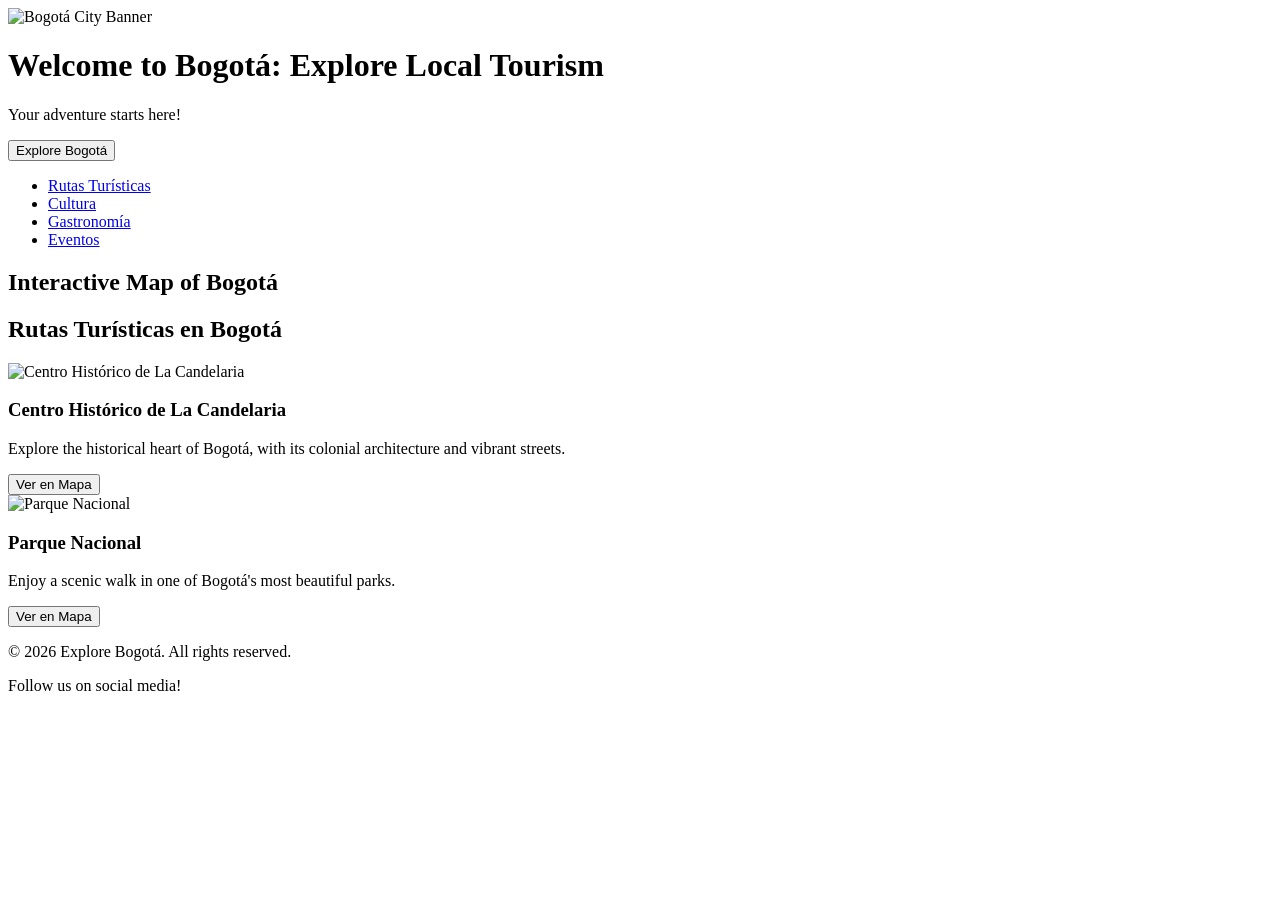
==== index.html @ 4158bcce "Create index.html" ====
<!DOCTYPE html>
<html lang="en">
<head>
    <meta charset="UTF-8">
    <meta name="viewport" content="width=device-width, initial-scale=1.0">
    <title>Explore Bogotá - Tourism Experience</title>
    <!-- Vinculamos el archivo CSS para los estilos -->
    <link rel="stylesheet" href="css/styles.css">
</head>
<body>

<!-- 1. Banner principal -->
<header id="header">
    <div class="banner">
        <!-- Foto del banner principal -->
        <img src="images/foto_banner.png" alt="Bogotá City Banner" id="banner-img">
        <h1>Welcome to Bogotá: Explore Local Tourism</h1>
        <p>Your adventure starts here!</p>
        <!-- Botón para explorar Bogotá -->
        <button id="explore-btn">Explore Bogotá</button>
    </div>
</header>

<!-- 2. Menú de navegación -->
<nav id="navbar">
    <ul>
        <li><a href="#routes">Rutas Turísticas</a></li>
        <li><a href="#culture">Cultura</a></li>
        <li><a href="#gastronomy">Gastronomía</a></li>
        <li><a href="#events">Eventos</a></li>
    </ul>
</nav>

<!-- 3. Mapa interactivo -->
<section id="map-section">
    <h2>Interactive Map of Bogotá</h2>
    <!-- Aquí se insertará el mapa interactivo. Lo dejamos como un espacio vacío por ahora -->
    <div id="map"></div>
</section>

<!-- 4. Rutas Turísticas -->
<section id="routes">
    <h2>Rutas Turísticas en Bogotá</h2>
    <!-- Ruta 1 -->
    <div class="route">
        <img src="images/foto_ruta1.jpg" alt="Centro Histórico de La Candelaria">
        <h3>Centro Histórico de La Candelaria</h3>
        <p>Explore the historical heart of Bogotá, with its colonial architecture and vibrant streets.</p>
        <button>Ver en Mapa</button>
    </div>
    <!-- Ruta 2 -->
    <div class="route">
        <img src="images/foto_ruta2.jpg" alt="Parque Nacional">
        <h3>Parque Nacional</h3>
        <p>Enjoy a scenic walk in one of Bogotá's most beautiful parks.</p>
        <button>Ver en Mapa</button>
    </div>
</section>

<!-- 5. Footer -->
<footer id="footer">
    <p>© 2026 Explore Bogotá. All rights reserved.</p>
    <p>Follow us on social media!</p>
</footer>

<!-- Vinculamos el archivo JavaScript -->
<script src="js/script.js"></script>
</body>
</html>
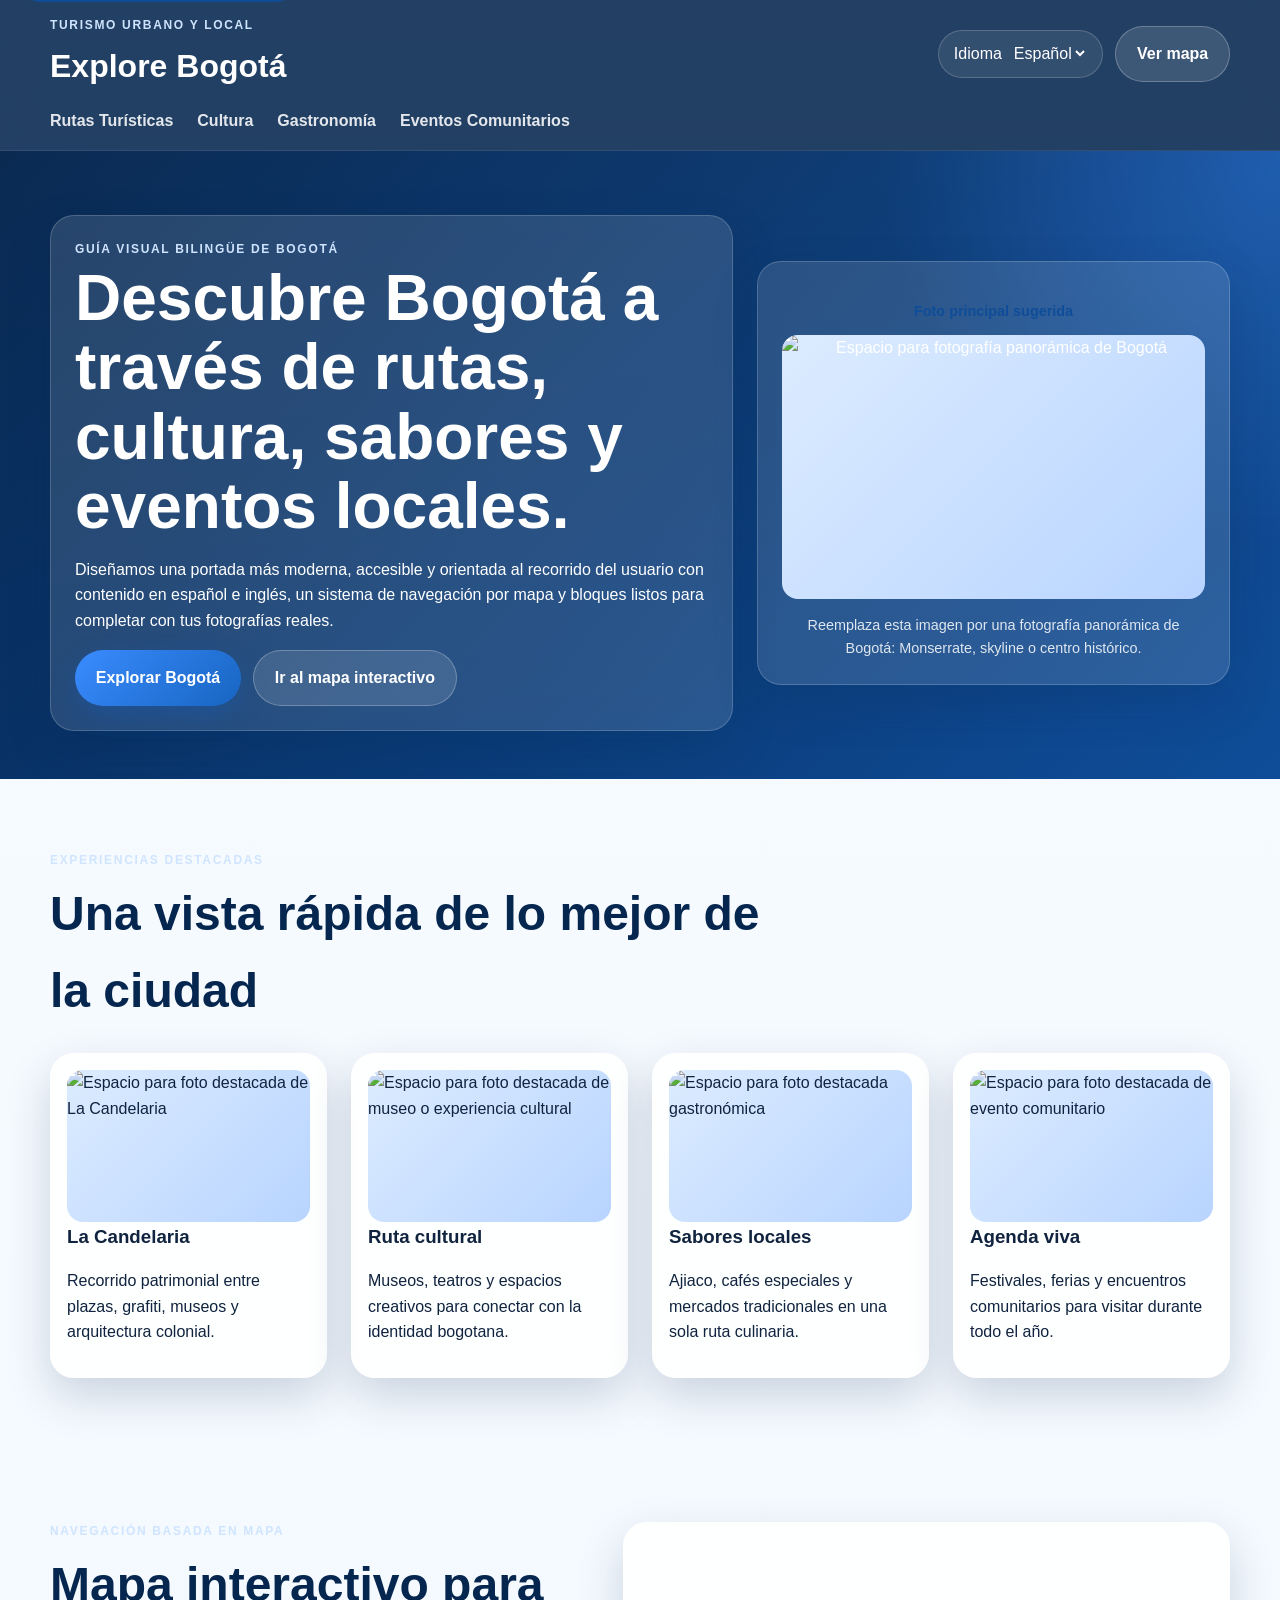
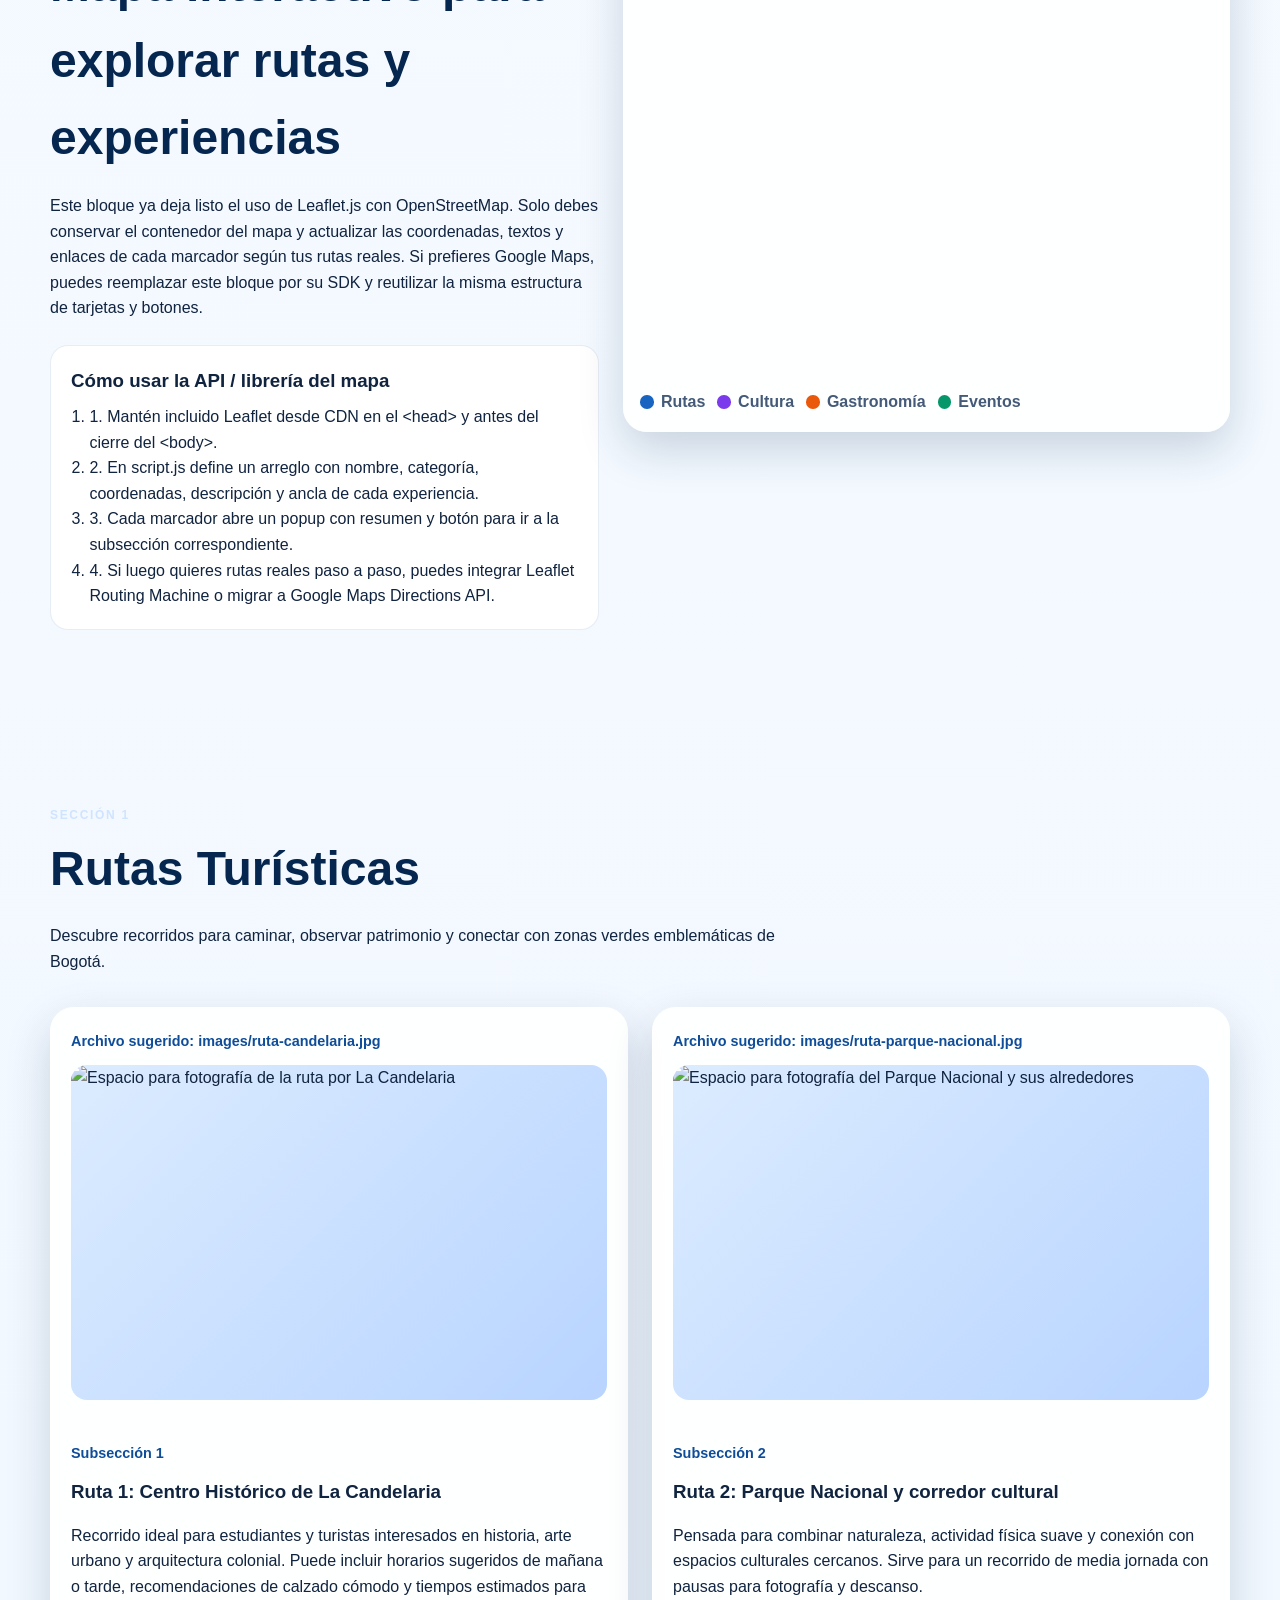
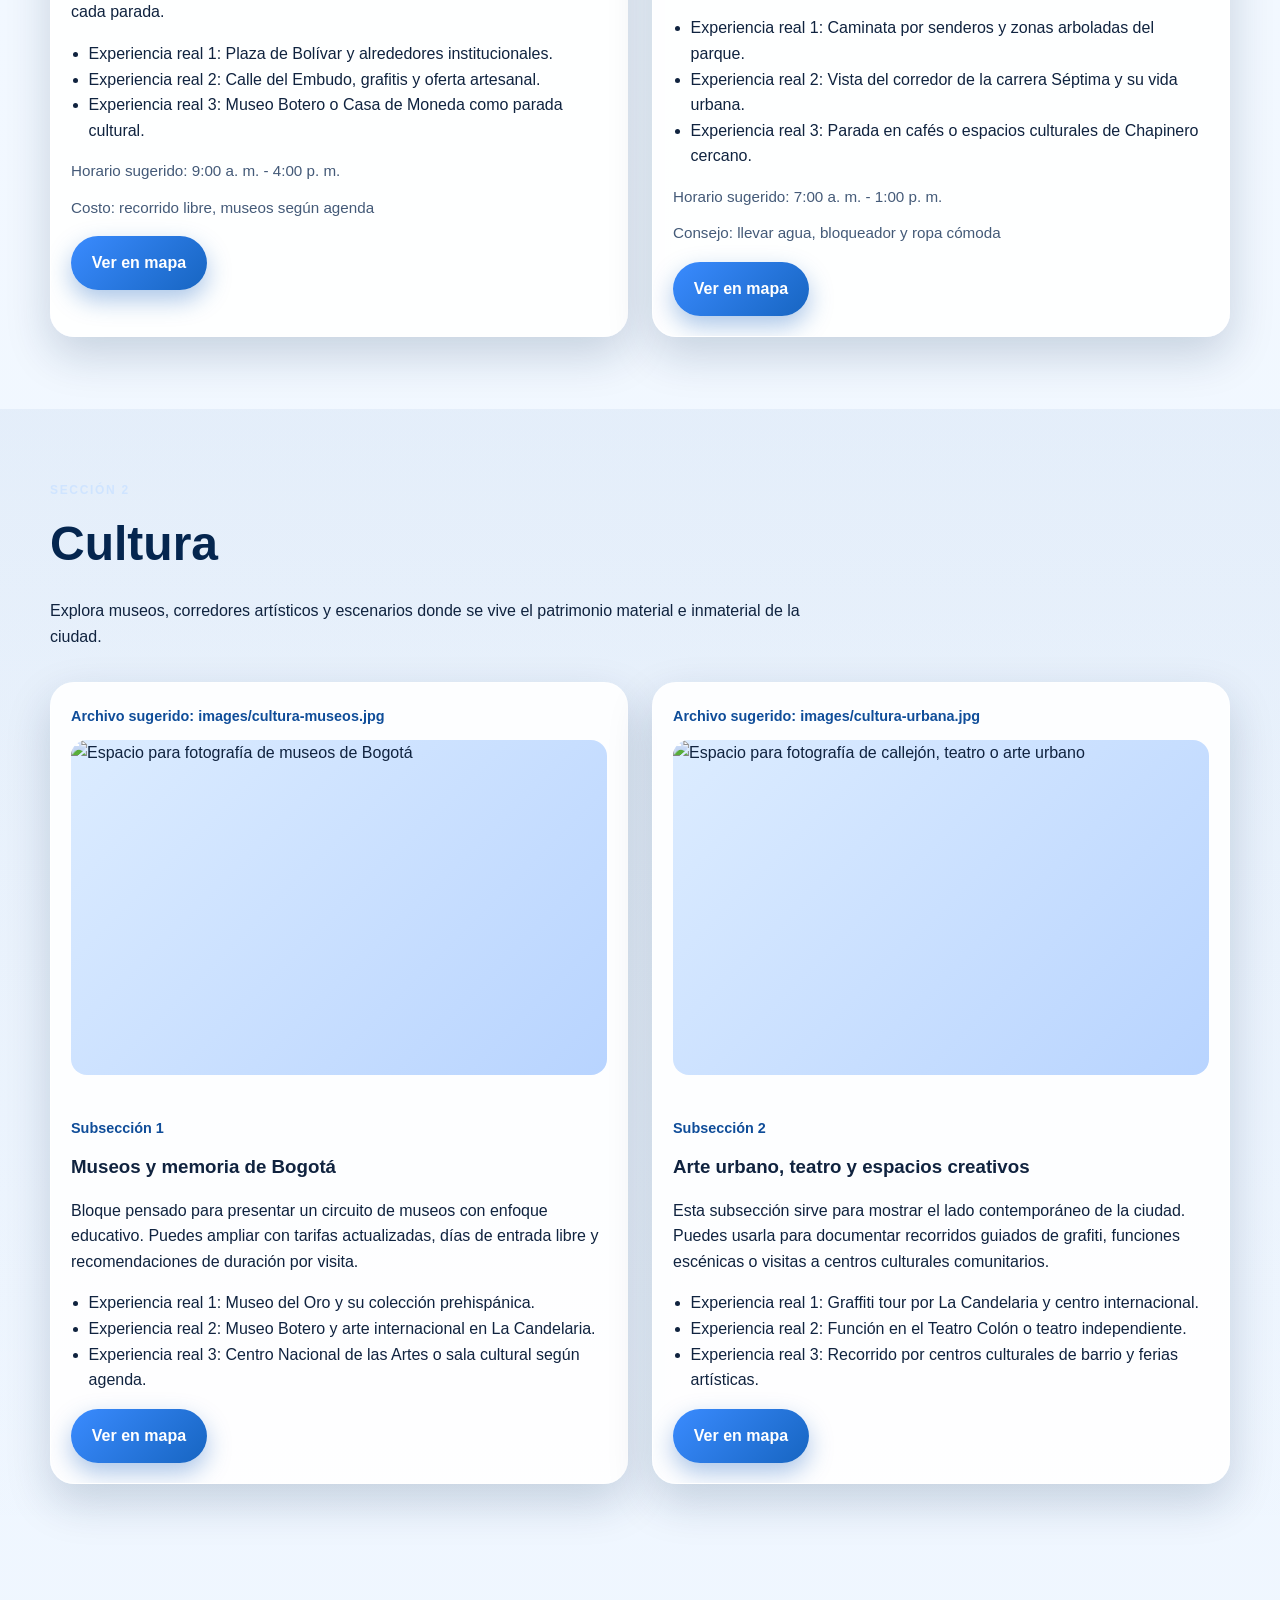
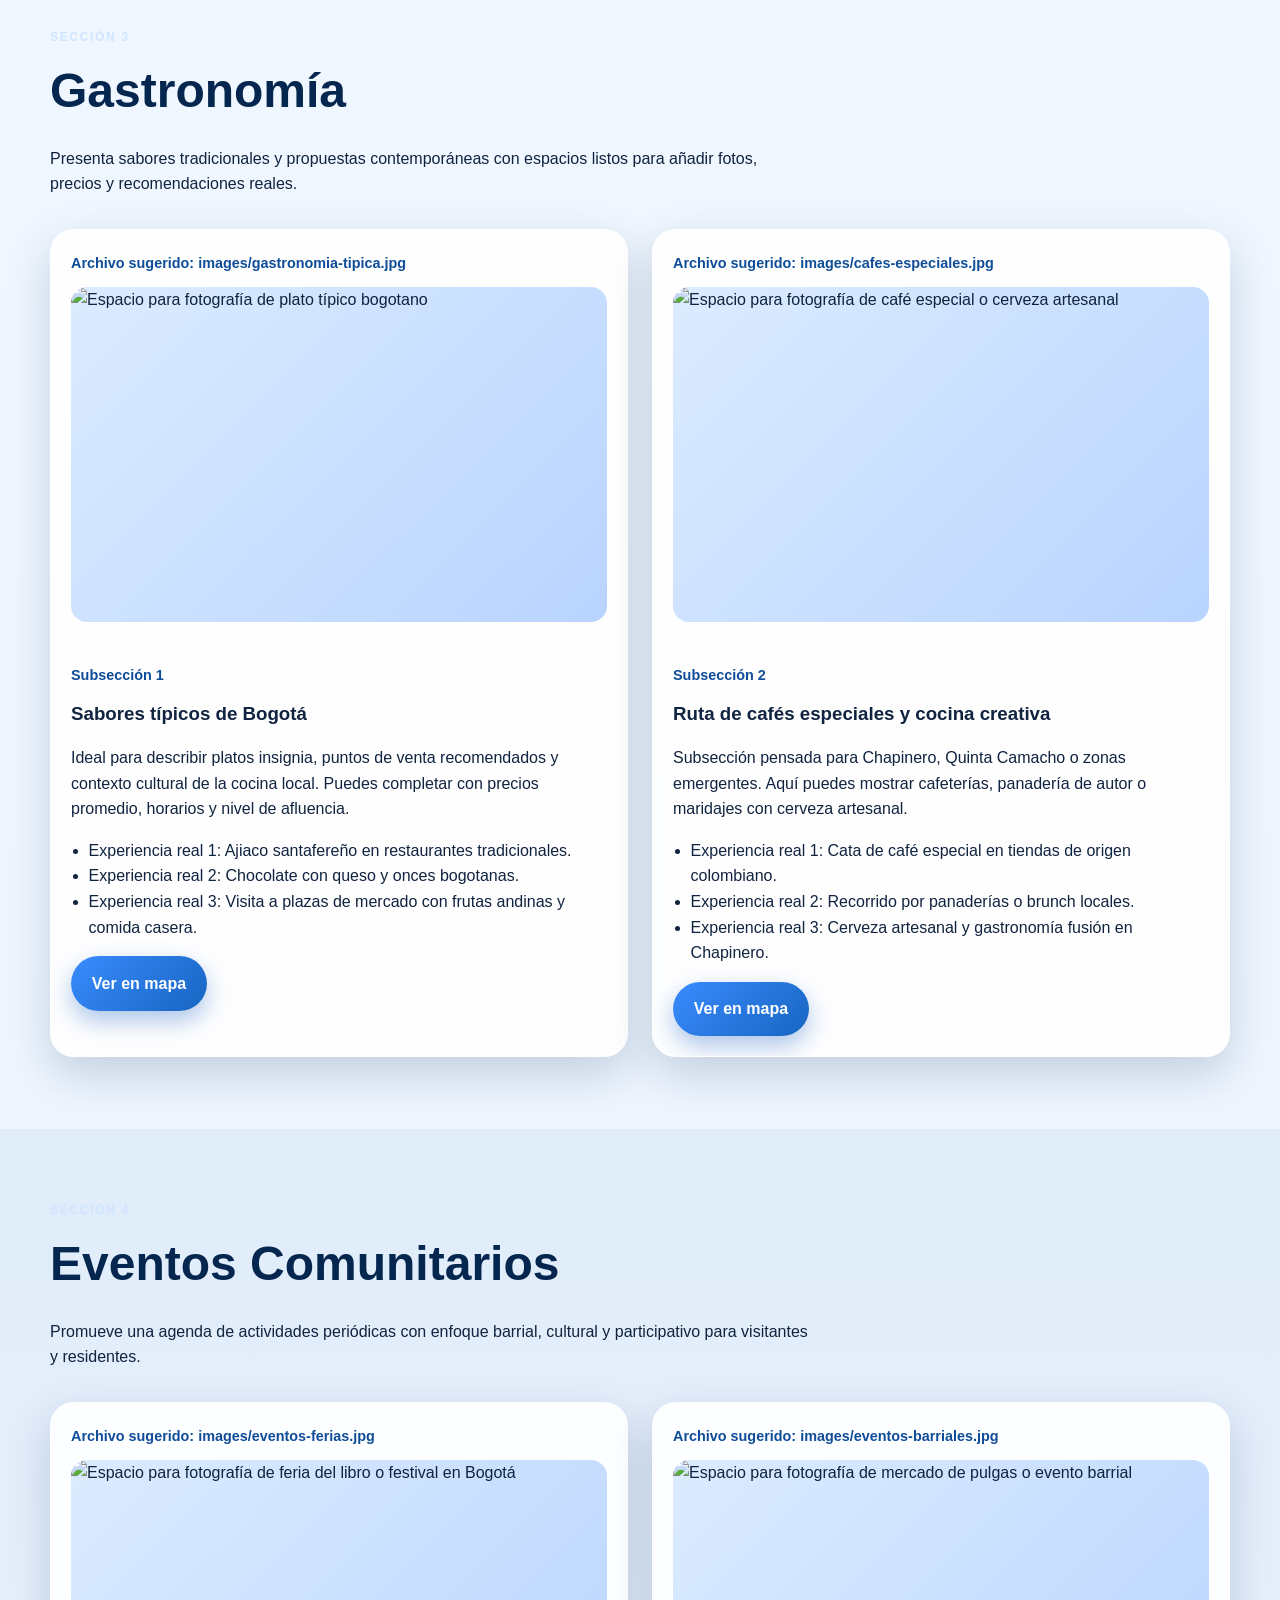
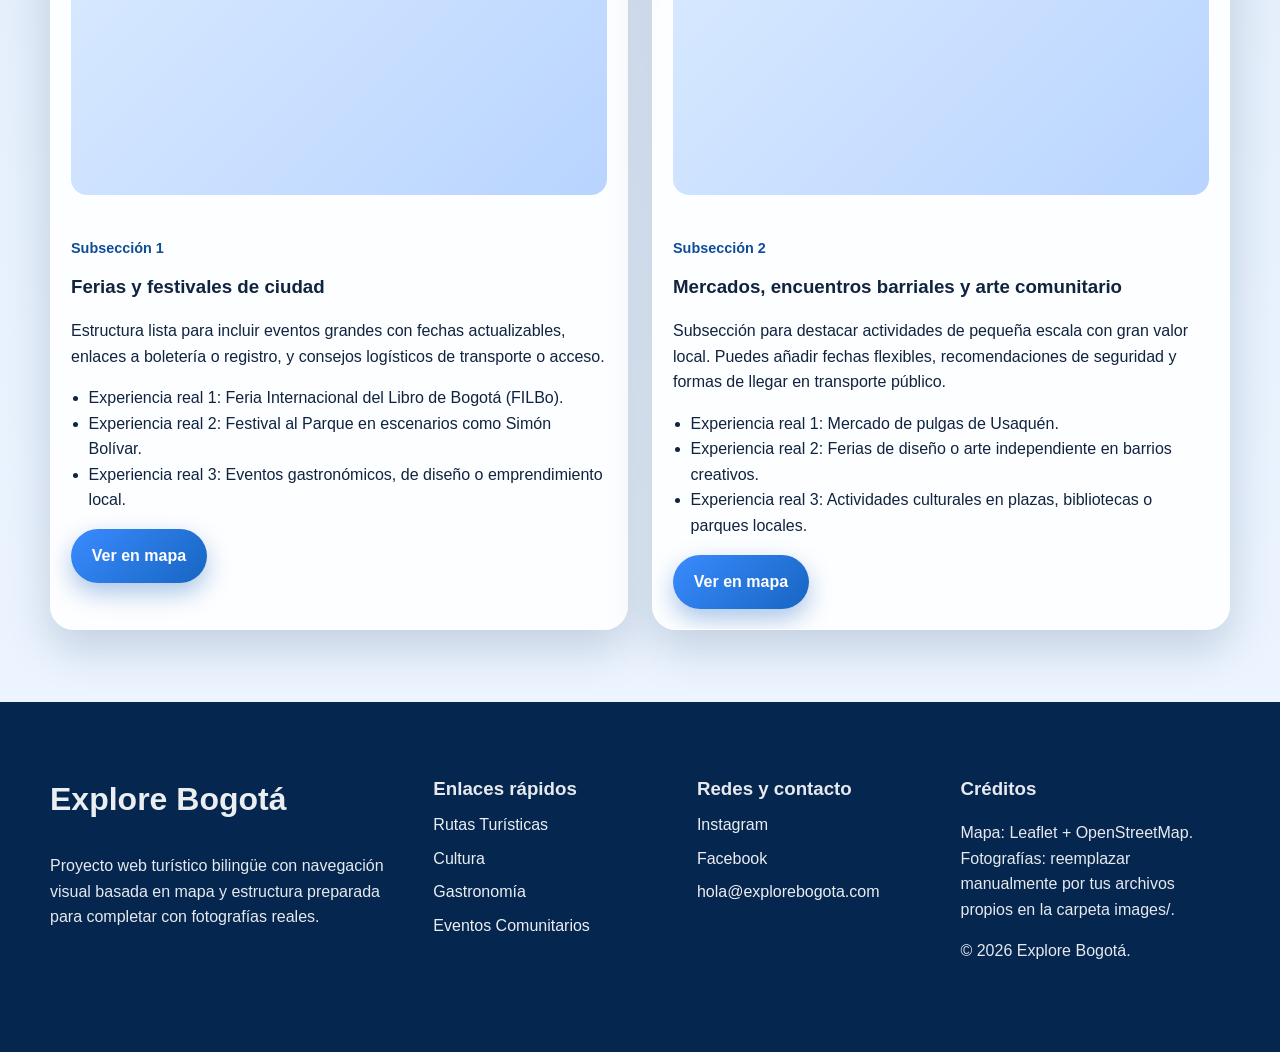
==== commit 68e64c39: "Redesign Bogotá tourism landing page" ====
--- a/index.html
+++ b/index.html
@@ -1,69 +1,354 @@
 <!DOCTYPE html>
-<html lang="en">
+<html lang="es">
 <head>
     <meta charset="UTF-8">
     <meta name="viewport" content="width=device-width, initial-scale=1.0">
-    <title>Explore Bogotá - Tourism Experience</title>
-    <!-- Vinculamos el archivo CSS para los estilos -->
-    <link rel="stylesheet" href="css/styles.css">
+    <title>Explore Bogotá | Turismo bilingüe</title>
+    <meta name="description" content="Explora Bogotá con rutas turísticas, cultura, gastronomía y eventos comunitarios en español e inglés.">
+    <link rel="preconnect" href="https://unpkg.com">
+    <link rel="stylesheet" href="https://unpkg.com/leaflet@1.9.4/dist/leaflet.css" crossorigin="">
+    <link rel="stylesheet" href="styles.css">
 </head>
 <body>
-
-<!-- 1. Banner principal -->
-<header id="header">
-    <div class="banner">
-        <!-- Foto del banner principal -->
-        <img src="images/foto_banner.png" alt="Bogotá City Banner" id="banner-img">
-        <h1>Welcome to Bogotá: Explore Local Tourism</h1>
-        <p>Your adventure starts here!</p>
-        <!-- Botón para explorar Bogotá -->
-        <button id="explore-btn">Explore Bogotá</button>
-    </div>
-</header>
-
-<!-- 2. Menú de navegación -->
-<nav id="navbar">
-    <ul>
-        <li><a href="#routes">Rutas Turísticas</a></li>
-        <li><a href="#culture">Cultura</a></li>
-        <li><a href="#gastronomy">Gastronomía</a></li>
-        <li><a href="#events">Eventos</a></li>
-    </ul>
-</nav>
-
-<!-- 3. Mapa interactivo -->
-<section id="map-section">
-    <h2>Interactive Map of Bogotá</h2>
-    <!-- Aquí se insertará el mapa interactivo. Lo dejamos como un espacio vacío por ahora -->
-    <div id="map"></div>
-</section>
-
-<!-- 4. Rutas Turísticas -->
-<section id="routes">
-    <h2>Rutas Turísticas en Bogotá</h2>
-    <!-- Ruta 1 -->
-    <div class="route">
-        <img src="images/foto_ruta1.jpg" alt="Centro Histórico de La Candelaria">
-        <h3>Centro Histórico de La Candelaria</h3>
-        <p>Explore the historical heart of Bogotá, with its colonial architecture and vibrant streets.</p>
-        <button>Ver en Mapa</button>
-    </div>
-    <!-- Ruta 2 -->
-    <div class="route">
-        <img src="images/foto_ruta2.jpg" alt="Parque Nacional">
-        <h3>Parque Nacional</h3>
-        <p>Enjoy a scenic walk in one of Bogotá's most beautiful parks.</p>
-        <button>Ver en Mapa</button>
-    </div>
-</section>
-
-<!-- 5. Footer -->
-<footer id="footer">
-    <p>© 2026 Explore Bogotá. All rights reserved.</p>
-    <p>Follow us on social media!</p>
-</footer>
-
-<!-- Vinculamos el archivo JavaScript -->
-<script src="js/script.js"></script>
+    <a class="skip-link" href="#main-content">Saltar al contenido / Skip to content</a>
+
+    <header class="site-header" id="top">
+        <div class="topbar container">
+            <div>
+                <p class="eyebrow" data-es="Turismo urbano y local" data-en="Urban and local tourism">Turismo urbano y local</p>
+                <a class="brand" href="#hero" aria-label="Explore Bogotá home">Explore Bogotá</a>
+            </div>
+            <div class="header-actions">
+                <label class="language-switcher" for="language-select">
+                    <span data-es="Idioma" data-en="Language">Idioma</span>
+                    <select id="language-select" aria-label="Select language">
+                        <option value="es">Español</option>
+                        <option value="en">English</option>
+                    </select>
+                </label>
+                <a class="button button-secondary" href="#map-guide" data-es="Ver mapa" data-en="Open map">Ver mapa</a>
+            </div>
+        </div>
+
+        <nav class="main-nav container" aria-label="Main navigation">
+            <a href="#routes" data-es="Rutas Turísticas" data-en="Tourist Routes">Rutas Turísticas</a>
+            <a href="#culture" data-es="Cultura" data-en="Culture">Cultura</a>
+            <a href="#gastronomy" data-es="Gastronomía" data-en="Gastronomy">Gastronomía</a>
+            <a href="#events" data-es="Eventos Comunitarios" data-en="Community Events">Eventos Comunitarios</a>
+        </nav>
+    </header>
+
+    <main id="main-content">
+        <section class="hero" id="hero">
+            <div class="hero-overlay"></div>
+            <div class="container hero-content">
+                <div class="hero-copy card-glass">
+                    <p class="eyebrow" data-es="Guía visual bilingüe de Bogotá" data-en="Bogotá bilingual visual guide">Guía visual bilingüe de Bogotá</p>
+                    <h1 data-es="Descubre Bogotá a través de rutas, cultura, sabores y eventos locales." data-en="Discover Bogotá through routes, culture, flavors, and local events.">Descubre Bogotá a través de rutas, cultura, sabores y eventos locales.</h1>
+                    <p data-es="Diseñamos una portada más moderna, accesible y orientada al recorrido del usuario con contenido en español e inglés, un sistema de navegación por mapa y bloques listos para completar con tus fotografías reales." data-en="We designed a more modern, accessible homepage focused on user journeys, with Spanish and English content, a map-based navigation system, and sections ready for your real photographs.">Diseñamos una portada más moderna, accesible y orientada al recorrido del usuario con contenido en español e inglés, un sistema de navegación por mapa y bloques listos para completar con tus fotografías reales.</p>
+                    <div class="hero-actions">
+                        <a class="button" href="#featured" data-es="Explorar Bogotá" data-en="Explore Bogotá">Explorar Bogotá</a>
+                        <a class="button button-secondary" href="#map-guide" data-es="Ir al mapa interactivo" data-en="Go to interactive map">Ir al mapa interactivo</a>
+                    </div>
+                </div>
+                <div class="hero-visual card-glass">
+                    <p class="media-label" data-es="Foto principal sugerida" data-en="Suggested main photo">Foto principal sugerida</p>
+                    <img src="images/hero-bogota.jpg" alt="Espacio para fotografía panorámica de Bogotá" class="hero-image">
+                    <p class="caption" data-es="Reemplaza esta imagen por una fotografía panorámica de Bogotá: Monserrate, skyline o centro histórico." data-en="Replace this image with a panoramic Bogotá photo: Monserrate, skyline, or the historic center.">Reemplaza esta imagen por una fotografía panorámica de Bogotá: Monserrate, skyline o centro histórico.</p>
+                </div>
+            </div>
+        </section>
+
+        <section class="featured-strip container" id="featured">
+            <div class="section-heading compact">
+                <p class="eyebrow" data-es="Experiencias destacadas" data-en="Featured experiences">Experiencias destacadas</p>
+                <h2 data-es="Una vista rápida de lo mejor de la ciudad" data-en="A quick look at the best of the city">Una vista rápida de lo mejor de la ciudad</h2>
+            </div>
+            <div class="highlight-grid">
+                <article class="highlight-card">
+                    <img src="images/highlight-candelaria.jpg" alt="Espacio para foto destacada de La Candelaria">
+                    <div>
+                        <h3>La Candelaria</h3>
+                        <p data-es="Recorrido patrimonial entre plazas, grafiti, museos y arquitectura colonial." data-en="A heritage walk through plazas, street art, museums, and colonial architecture.">Recorrido patrimonial entre plazas, grafiti, museos y arquitectura colonial.</p>
+                    </div>
+                </article>
+                <article class="highlight-card">
+                    <img src="images/highlight-museum.jpg" alt="Espacio para foto destacada de museo o experiencia cultural">
+                    <div>
+                        <h3 data-es="Ruta cultural" data-en="Culture route">Ruta cultural</h3>
+                        <p data-es="Museos, teatros y espacios creativos para conectar con la identidad bogotana." data-en="Museums, theaters, and creative spaces to connect with Bogotá's identity.">Museos, teatros y espacios creativos para conectar con la identidad bogotana.</p>
+                    </div>
+                </article>
+                <article class="highlight-card">
+                    <img src="images/highlight-food.jpg" alt="Espacio para foto destacada gastronómica">
+                    <div>
+                        <h3 data-es="Sabores locales" data-en="Local flavors">Sabores locales</h3>
+                        <p data-es="Ajiaco, cafés especiales y mercados tradicionales en una sola ruta culinaria." data-en="Ajiaco, specialty coffee, and traditional markets in one culinary route.">Ajiaco, cafés especiales y mercados tradicionales en una sola ruta culinaria.</p>
+                    </div>
+                </article>
+                <article class="highlight-card">
+                    <img src="images/highlight-event.jpg" alt="Espacio para foto destacada de evento comunitario">
+                    <div>
+                        <h3 data-es="Agenda viva" data-en="Live agenda">Agenda viva</h3>
+                        <p data-es="Festivales, ferias y encuentros comunitarios para visitar durante todo el año." data-en="Festivals, fairs, and community gatherings to visit all year round.">Festivales, ferias y encuentros comunitarios para visitar durante todo el año.</p>
+                    </div>
+                </article>
+            </div>
+        </section>
+
+        <section class="map-guide" id="map-guide">
+            <div class="container map-layout">
+                <div class="section-heading">
+                    <p class="eyebrow" data-es="Navegación basada en mapa" data-en="Map-based navigation">Navegación basada en mapa</p>
+                    <h2 data-es="Mapa interactivo para explorar rutas y experiencias" data-en="Interactive map to explore routes and experiences">Mapa interactivo para explorar rutas y experiencias</h2>
+                    <p data-es="Este bloque ya deja listo el uso de Leaflet.js con OpenStreetMap. Solo debes conservar el contenedor del mapa y actualizar las coordenadas, textos y enlaces de cada marcador según tus rutas reales. Si prefieres Google Maps, puedes reemplazar este bloque por su SDK y reutilizar la misma estructura de tarjetas y botones." data-en="This block already prepares Leaflet.js with OpenStreetMap. You only need to keep the map container and update the coordinates, texts, and links for each marker according to your real routes. If you prefer Google Maps, you can replace this block with its SDK and reuse the same card and button structure.">Este bloque ya deja listo el uso de Leaflet.js con OpenStreetMap. Solo debes conservar el contenedor del mapa y actualizar las coordenadas, textos y enlaces de cada marcador según tus rutas reales. Si prefieres Google Maps, puedes reemplazar este bloque por su SDK y reutilizar la misma estructura de tarjetas y botones.</p>
+                    <div class="api-note">
+                        <h3 data-es="Cómo usar la API / librería del mapa" data-en="How to use the map API / library">Cómo usar la API / librería del mapa</h3>
+                        <ol>
+                            <li data-es="1. Mantén incluido Leaflet desde CDN en el &lt;head&gt; y antes del cierre del &lt;body&gt;." data-en="1. Keep Leaflet included from the CDN in the &lt;head&gt; and before the closing &lt;body&gt; tag.">1. Mantén incluido Leaflet desde CDN en el &lt;head&gt; y antes del cierre del &lt;body&gt;.</li>
+                            <li data-es="2. En script.js define un arreglo con nombre, categoría, coordenadas, descripción y ancla de cada experiencia." data-en="2. In script.js define an array with name, category, coordinates, description, and anchor for each experience.">2. En script.js define un arreglo con nombre, categoría, coordenadas, descripción y ancla de cada experiencia.</li>
+                            <li data-es="3. Cada marcador abre un popup con resumen y botón para ir a la subsección correspondiente." data-en="3. Each marker opens a popup with a summary and button to jump to the matching subsection.">3. Cada marcador abre un popup con resumen y botón para ir a la subsección correspondiente.</li>
+                            <li data-es="4. Si luego quieres rutas reales paso a paso, puedes integrar Leaflet Routing Machine o migrar a Google Maps Directions API." data-en="4. If you later want real turn-by-turn routes, you can integrate Leaflet Routing Machine or migrate to Google Maps Directions API.">4. Si luego quieres rutas reales paso a paso, puedes integrar Leaflet Routing Machine o migrar a Google Maps Directions API.</li>
+                        </ol>
+                    </div>
+                </div>
+                <div class="map-card">
+                    <div id="map" aria-label="Mapa interactivo de Bogotá"></div>
+                    <div class="map-legend">
+                        <span><i class="dot routes"></i><span data-es="Rutas" data-en="Routes">Rutas</span></span>
+                        <span><i class="dot culture"></i><span data-es="Cultura" data-en="Culture">Cultura</span></span>
+                        <span><i class="dot gastronomy"></i><span data-es="Gastronomía" data-en="Gastronomy">Gastronomía</span></span>
+                        <span><i class="dot events"></i><span data-es="Eventos" data-en="Events">Eventos</span></span>
+                    </div>
+                </div>
+            </div>
+        </section>
+
+        <section class="main-section container" id="routes">
+            <div class="section-heading">
+                <p class="eyebrow" data-es="Sección 1" data-en="Section 1">Sección 1</p>
+                <h2 data-es="Rutas Turísticas" data-en="Tourist Routes">Rutas Turísticas</h2>
+                <p data-es="Descubre recorridos para caminar, observar patrimonio y conectar con zonas verdes emblemáticas de Bogotá." data-en="Discover walks to experience heritage, public space, and iconic green areas in Bogotá.">Descubre recorridos para caminar, observar patrimonio y conectar con zonas verdes emblemáticas de Bogotá.</p>
+            </div>
+            <div class="subsection-grid">
+                <article class="experience-card" id="route-candelaria">
+                    <div class="experience-media">
+                        <span class="media-label" data-es="Archivo sugerido: images/ruta-candelaria.jpg" data-en="Suggested file: images/ruta-candelaria.jpg">Archivo sugerido: images/ruta-candelaria.jpg</span>
+                        <img src="images/ruta-candelaria.jpg" alt="Espacio para fotografía de la ruta por La Candelaria">
+                    </div>
+                    <div class="experience-content">
+                        <span class="tag" data-es="Subsección 1" data-en="Subsection 1">Subsección 1</span>
+                        <h3 data-es="Ruta 1: Centro Histórico de La Candelaria" data-en="Route 1: La Candelaria Historic Center">Ruta 1: Centro Histórico de La Candelaria</h3>
+                        <p data-es="Recorrido ideal para estudiantes y turistas interesados en historia, arte urbano y arquitectura colonial. Puede incluir horarios sugeridos de mañana o tarde, recomendaciones de calzado cómodo y tiempos estimados para cada parada." data-en="A route ideal for students and visitors interested in history, street art, and colonial architecture. It can include suggested morning or afternoon schedules, comfortable walking shoes, and estimated times for each stop.">Recorrido ideal para estudiantes y turistas interesados en historia, arte urbano y arquitectura colonial. Puede incluir horarios sugeridos de mañana o tarde, recomendaciones de calzado cómodo y tiempos estimados para cada parada.</p>
+                        <ul>
+                            <li data-es="Experiencia real 1: Plaza de Bolívar y alrededores institucionales." data-en="Real experience 1: Plaza de Bolívar and its institutional surroundings.">Experiencia real 1: Plaza de Bolívar y alrededores institucionales.</li>
+                            <li data-es="Experiencia real 2: Calle del Embudo, grafitis y oferta artesanal." data-en="Real experience 2: Calle del Embudo, murals, and artisan offerings.">Experiencia real 2: Calle del Embudo, grafitis y oferta artesanal.</li>
+                            <li data-es="Experiencia real 3: Museo Botero o Casa de Moneda como parada cultural." data-en="Real experience 3: Botero Museum or Casa de Moneda as a cultural stop.">Experiencia real 3: Museo Botero o Casa de Moneda como parada cultural.</li>
+                        </ul>
+                        <div class="experience-meta">
+                            <span data-es="Horario sugerido: 9:00 a. m. - 4:00 p. m." data-en="Suggested time: 9:00 a.m. - 4:00 p.m.">Horario sugerido: 9:00 a. m. - 4:00 p. m.</span>
+                            <span data-es="Costo: recorrido libre, museos según agenda" data-en="Cost: self-guided walk, museum fees vary">Costo: recorrido libre, museos según agenda</span>
+                        </div>
+                        <a class="button" href="#map-guide" data-es="Ver en mapa" data-en="View on map">Ver en mapa</a>
+                    </div>
+                </article>
+
+                <article class="experience-card" id="route-park">
+                    <div class="experience-media">
+                        <span class="media-label" data-es="Archivo sugerido: images/ruta-parque-nacional.jpg" data-en="Suggested file: images/ruta-parque-nacional.jpg">Archivo sugerido: images/ruta-parque-nacional.jpg</span>
+                        <img src="images/ruta-parque-nacional.jpg" alt="Espacio para fotografía del Parque Nacional y sus alrededores">
+                    </div>
+                    <div class="experience-content">
+                        <span class="tag" data-es="Subsección 2" data-en="Subsection 2">Subsección 2</span>
+                        <h3 data-es="Ruta 2: Parque Nacional y corredor cultural" data-en="Route 2: National Park and cultural corridor">Ruta 2: Parque Nacional y corredor cultural</h3>
+                        <p data-es="Pensada para combinar naturaleza, actividad física suave y conexión con espacios culturales cercanos. Sirve para un recorrido de media jornada con pausas para fotografía y descanso." data-en="Designed to combine nature, light physical activity, and nearby cultural venues. It works as a half-day route with breaks for photography and rest.">Pensada para combinar naturaleza, actividad física suave y conexión con espacios culturales cercanos. Sirve para un recorrido de media jornada con pausas para fotografía y descanso.</p>
+                        <ul>
+                            <li data-es="Experiencia real 1: Caminata por senderos y zonas arboladas del parque." data-en="Real experience 1: Walk through the park's trails and tree-lined areas.">Experiencia real 1: Caminata por senderos y zonas arboladas del parque.</li>
+                            <li data-es="Experiencia real 2: Vista del corredor de la carrera Séptima y su vida urbana." data-en="Real experience 2: Views of the Carrera Séptima corridor and its urban life.">Experiencia real 2: Vista del corredor de la carrera Séptima y su vida urbana.</li>
+                            <li data-es="Experiencia real 3: Parada en cafés o espacios culturales de Chapinero cercano." data-en="Real experience 3: Stop at nearby cafés or cultural spaces in Chapinero.">Experiencia real 3: Parada en cafés o espacios culturales de Chapinero cercano.</li>
+                        </ul>
+                        <div class="experience-meta">
+                            <span data-es="Horario sugerido: 7:00 a. m. - 1:00 p. m." data-en="Suggested time: 7:00 a.m. - 1:00 p.m.">Horario sugerido: 7:00 a. m. - 1:00 p. m.</span>
+                            <span data-es="Consejo: llevar agua, bloqueador y ropa cómoda" data-en="Tip: bring water, sunscreen, and comfortable clothes">Consejo: llevar agua, bloqueador y ropa cómoda</span>
+                        </div>
+                        <a class="button" href="#map-guide" data-es="Ver en mapa" data-en="View on map">Ver en mapa</a>
+                    </div>
+                </article>
+            </div>
+        </section>
+
+        <section class="main-section alt-section" id="culture">
+            <div class="container">
+                <div class="section-heading">
+                    <p class="eyebrow" data-es="Sección 2" data-en="Section 2">Sección 2</p>
+                    <h2 data-es="Cultura" data-en="Culture">Cultura</h2>
+                    <p data-es="Explora museos, corredores artísticos y escenarios donde se vive el patrimonio material e inmaterial de la ciudad." data-en="Explore museums, artistic corridors, and venues where the city's tangible and intangible heritage comes alive.">Explora museos, corredores artísticos y escenarios donde se vive el patrimonio material e inmaterial de la ciudad.</p>
+                </div>
+                <div class="subsection-grid">
+                    <article class="experience-card" id="culture-museums">
+                        <div class="experience-media">
+                            <span class="media-label" data-es="Archivo sugerido: images/cultura-museos.jpg" data-en="Suggested file: images/cultura-museos.jpg">Archivo sugerido: images/cultura-museos.jpg</span>
+                            <img src="images/cultura-museos.jpg" alt="Espacio para fotografía de museos de Bogotá">
+                        </div>
+                        <div class="experience-content">
+                            <span class="tag" data-es="Subsección 1" data-en="Subsection 1">Subsección 1</span>
+                            <h3 data-es="Museos y memoria de Bogotá" data-en="Museums and memory in Bogotá">Museos y memoria de Bogotá</h3>
+                            <p data-es="Bloque pensado para presentar un circuito de museos con enfoque educativo. Puedes ampliar con tarifas actualizadas, días de entrada libre y recomendaciones de duración por visita." data-en="A block designed to showcase an educational museum circuit. You can extend it with updated fees, free-entry days, and suggested visit duration.">Bloque pensado para presentar un circuito de museos con enfoque educativo. Puedes ampliar con tarifas actualizadas, días de entrada libre y recomendaciones de duración por visita.</p>
+                            <ul>
+                                <li data-es="Experiencia real 1: Museo del Oro y su colección prehispánica." data-en="Real experience 1: Gold Museum and its pre-Hispanic collection.">Experiencia real 1: Museo del Oro y su colección prehispánica.</li>
+                                <li data-es="Experiencia real 2: Museo Botero y arte internacional en La Candelaria." data-en="Real experience 2: Botero Museum and international art in La Candelaria.">Experiencia real 2: Museo Botero y arte internacional en La Candelaria.</li>
+                                <li data-es="Experiencia real 3: Centro Nacional de las Artes o sala cultural según agenda." data-en="Real experience 3: National Arts Center or another cultural hall depending on schedule.">Experiencia real 3: Centro Nacional de las Artes o sala cultural según agenda.</li>
+                            </ul>
+                            <a class="button" href="#map-guide" data-es="Ver en mapa" data-en="View on map">Ver en mapa</a>
+                        </div>
+                    </article>
+
+                    <article class="experience-card" id="culture-urban">
+                        <div class="experience-media">
+                            <span class="media-label" data-es="Archivo sugerido: images/cultura-urbana.jpg" data-en="Suggested file: images/cultura-urbana.jpg">Archivo sugerido: images/cultura-urbana.jpg</span>
+                            <img src="images/cultura-urbana.jpg" alt="Espacio para fotografía de callejón, teatro o arte urbano">
+                        </div>
+                        <div class="experience-content">
+                            <span class="tag" data-es="Subsección 2" data-en="Subsection 2">Subsección 2</span>
+                            <h3 data-es="Arte urbano, teatro y espacios creativos" data-en="Urban art, theater, and creative spaces">Arte urbano, teatro y espacios creativos</h3>
+                            <p data-es="Esta subsección sirve para mostrar el lado contemporáneo de la ciudad. Puedes usarla para documentar recorridos guiados de grafiti, funciones escénicas o visitas a centros culturales comunitarios." data-en="This subsection highlights the contemporary side of the city. You can use it to document graffiti tours, stage performances, or visits to community cultural centers.">Esta subsección sirve para mostrar el lado contemporáneo de la ciudad. Puedes usarla para documentar recorridos guiados de grafiti, funciones escénicas o visitas a centros culturales comunitarios.</p>
+                            <ul>
+                                <li data-es="Experiencia real 1: Graffiti tour por La Candelaria y centro internacional." data-en="Real experience 1: Graffiti tour in La Candelaria and the international center.">Experiencia real 1: Graffiti tour por La Candelaria y centro internacional.</li>
+                                <li data-es="Experiencia real 2: Función en el Teatro Colón o teatro independiente." data-en="Real experience 2: Performance at Teatro Colón or an independent theater.">Experiencia real 2: Función en el Teatro Colón o teatro independiente.</li>
+                                <li data-es="Experiencia real 3: Recorrido por centros culturales de barrio y ferias artísticas." data-en="Real experience 3: Walk through neighborhood cultural centers and art fairs.">Experiencia real 3: Recorrido por centros culturales de barrio y ferias artísticas.</li>
+                            </ul>
+                            <a class="button" href="#map-guide" data-es="Ver en mapa" data-en="View on map">Ver en mapa</a>
+                        </div>
+                    </article>
+                </div>
+            </div>
+        </section>
+
+        <section class="main-section container" id="gastronomy">
+            <div class="section-heading">
+                <p class="eyebrow" data-es="Sección 3" data-en="Section 3">Sección 3</p>
+                <h2 data-es="Gastronomía" data-en="Gastronomy">Gastronomía</h2>
+                <p data-es="Presenta sabores tradicionales y propuestas contemporáneas con espacios listos para añadir fotos, precios y recomendaciones reales." data-en="Showcase traditional flavors and contemporary proposals with placeholders ready for real photos, prices, and recommendations.">Presenta sabores tradicionales y propuestas contemporáneas con espacios listos para añadir fotos, precios y recomendaciones reales.</p>
+            </div>
+            <div class="subsection-grid">
+                <article class="experience-card" id="food-traditional">
+                    <div class="experience-media">
+                        <span class="media-label" data-es="Archivo sugerido: images/gastronomia-tipica.jpg" data-en="Suggested file: images/gastronomia-tipica.jpg">Archivo sugerido: images/gastronomia-tipica.jpg</span>
+                        <img src="images/gastronomia-tipica.jpg" alt="Espacio para fotografía de plato típico bogotano">
+                    </div>
+                    <div class="experience-content">
+                        <span class="tag" data-es="Subsección 1" data-en="Subsection 1">Subsección 1</span>
+                        <h3 data-es="Sabores típicos de Bogotá" data-en="Traditional Bogotá flavors">Sabores típicos de Bogotá</h3>
+                        <p data-es="Ideal para describir platos insignia, puntos de venta recomendados y contexto cultural de la cocina local. Puedes completar con precios promedio, horarios y nivel de afluencia." data-en="Ideal for describing signature dishes, recommended spots, and the cultural context of local cuisine. You can complete it with average prices, opening times, and demand levels.">Ideal para describir platos insignia, puntos de venta recomendados y contexto cultural de la cocina local. Puedes completar con precios promedio, horarios y nivel de afluencia.</p>
+                        <ul>
+                            <li data-es="Experiencia real 1: Ajiaco santafereño en restaurantes tradicionales." data-en="Real experience 1: Ajiaco santafereño in traditional restaurants.">Experiencia real 1: Ajiaco santafereño en restaurantes tradicionales.</li>
+                            <li data-es="Experiencia real 2: Chocolate con queso y onces bogotanas." data-en="Real experience 2: Hot chocolate with cheese and Bogotá-style afternoon snacks.">Experiencia real 2: Chocolate con queso y onces bogotanas.</li>
+                            <li data-es="Experiencia real 3: Visita a plazas de mercado con frutas andinas y comida casera." data-en="Real experience 3: Visit to market halls with Andean fruits and homemade food.">Experiencia real 3: Visita a plazas de mercado con frutas andinas y comida casera.</li>
+                        </ul>
+                        <a class="button" href="#map-guide" data-es="Ver en mapa" data-en="View on map">Ver en mapa</a>
+                    </div>
+                </article>
+
+                <article class="experience-card" id="food-coffee">
+                    <div class="experience-media">
+                        <span class="media-label" data-es="Archivo sugerido: images/cafes-especiales.jpg" data-en="Suggested file: images/cafes-especiales.jpg">Archivo sugerido: images/cafes-especiales.jpg</span>
+                        <img src="images/cafes-especiales.jpg" alt="Espacio para fotografía de café especial o cerveza artesanal">
+                    </div>
+                    <div class="experience-content">
+                        <span class="tag" data-es="Subsección 2" data-en="Subsection 2">Subsección 2</span>
+                        <h3 data-es="Ruta de cafés especiales y cocina creativa" data-en="Specialty coffee and creative cuisine route">Ruta de cafés especiales y cocina creativa</h3>
+                        <p data-es="Subsección pensada para Chapinero, Quinta Camacho o zonas emergentes. Aquí puedes mostrar cafeterías, panadería de autor o maridajes con cerveza artesanal." data-en="A subsection tailored for Chapinero, Quinta Camacho, or emerging districts. Here you can feature coffee shops, artisan bakeries, or craft beer pairings.">Subsección pensada para Chapinero, Quinta Camacho o zonas emergentes. Aquí puedes mostrar cafeterías, panadería de autor o maridajes con cerveza artesanal.</p>
+                        <ul>
+                            <li data-es="Experiencia real 1: Cata de café especial en tiendas de origen colombiano." data-en="Real experience 1: Specialty coffee tasting in shops featuring Colombian origins.">Experiencia real 1: Cata de café especial en tiendas de origen colombiano.</li>
+                            <li data-es="Experiencia real 2: Recorrido por panaderías o brunch locales." data-en="Real experience 2: Route through local bakeries or brunch spots.">Experiencia real 2: Recorrido por panaderías o brunch locales.</li>
+                            <li data-es="Experiencia real 3: Cerveza artesanal y gastronomía fusión en Chapinero." data-en="Real experience 3: Craft beer and fusion food in Chapinero.">Experiencia real 3: Cerveza artesanal y gastronomía fusión en Chapinero.</li>
+                        </ul>
+                        <a class="button" href="#map-guide" data-es="Ver en mapa" data-en="View on map">Ver en mapa</a>
+                    </div>
+                </article>
+            </div>
+        </section>
+
+        <section class="main-section alt-section" id="events">
+            <div class="container">
+                <div class="section-heading">
+                    <p class="eyebrow" data-es="Sección 4" data-en="Section 4">Sección 4</p>
+                    <h2 data-es="Eventos Comunitarios" data-en="Community Events">Eventos Comunitarios</h2>
+                    <p data-es="Promueve una agenda de actividades periódicas con enfoque barrial, cultural y participativo para visitantes y residentes." data-en="Promote a schedule of recurring activities with neighborhood, cultural, and participatory appeal for visitors and residents.">Promueve una agenda de actividades periódicas con enfoque barrial, cultural y participativo para visitantes y residentes.</p>
+                </div>
+                <div class="subsection-grid">
+                    <article class="experience-card" id="events-fairs">
+                        <div class="experience-media">
+                            <span class="media-label" data-es="Archivo sugerido: images/eventos-ferias.jpg" data-en="Suggested file: images/eventos-ferias.jpg">Archivo sugerido: images/eventos-ferias.jpg</span>
+                            <img src="images/eventos-ferias.jpg" alt="Espacio para fotografía de feria del libro o festival en Bogotá">
+                        </div>
+                        <div class="experience-content">
+                            <span class="tag" data-es="Subsección 1" data-en="Subsection 1">Subsección 1</span>
+                            <h3 data-es="Ferias y festivales de ciudad" data-en="City fairs and festivals">Ferias y festivales de ciudad</h3>
+                            <p data-es="Estructura lista para incluir eventos grandes con fechas actualizables, enlaces a boletería o registro, y consejos logísticos de transporte o acceso." data-en="A structure ready to include major events with updatable dates, ticket or registration links, and transport or access tips.">Estructura lista para incluir eventos grandes con fechas actualizables, enlaces a boletería o registro, y consejos logísticos de transporte o acceso.</p>
+                            <ul>
+                                <li data-es="Experiencia real 1: Feria Internacional del Libro de Bogotá (FILBo)." data-en="Real experience 1: Bogotá International Book Fair (FILBo).">Experiencia real 1: Feria Internacional del Libro de Bogotá (FILBo).</li>
+                                <li data-es="Experiencia real 2: Festival al Parque en escenarios como Simón Bolívar." data-en="Real experience 2: Al Parque festivals at venues such as Simón Bolívar Park.">Experiencia real 2: Festival al Parque en escenarios como Simón Bolívar.</li>
+                                <li data-es="Experiencia real 3: Eventos gastronómicos, de diseño o emprendimiento local." data-en="Real experience 3: Food, design, or local entrepreneurship events.">Experiencia real 3: Eventos gastronómicos, de diseño o emprendimiento local.</li>
+                            </ul>
+                            <a class="button" href="#map-guide" data-es="Ver en mapa" data-en="View on map">Ver en mapa</a>
+                        </div>
+                    </article>
+
+                    <article class="experience-card" id="events-neighborhood">
+                        <div class="experience-media">
+                            <span class="media-label" data-es="Archivo sugerido: images/eventos-barriales.jpg" data-en="Suggested file: images/eventos-barriales.jpg">Archivo sugerido: images/eventos-barriales.jpg</span>
+                            <img src="images/eventos-barriales.jpg" alt="Espacio para fotografía de mercado de pulgas o evento barrial">
+                        </div>
+                        <div class="experience-content">
+                            <span class="tag" data-es="Subsección 2" data-en="Subsection 2">Subsección 2</span>
+                            <h3 data-es="Mercados, encuentros barriales y arte comunitario" data-en="Markets, neighborhood gatherings, and community art">Mercados, encuentros barriales y arte comunitario</h3>
+                            <p data-es="Subsección para destacar actividades de pequeña escala con gran valor local. Puedes añadir fechas flexibles, recomendaciones de seguridad y formas de llegar en transporte público." data-en="A subsection to highlight small-scale activities with strong local value. You can add flexible dates, safety advice, and public transport directions.">Subsección para destacar actividades de pequeña escala con gran valor local. Puedes añadir fechas flexibles, recomendaciones de seguridad y formas de llegar en transporte público.</p>
+                            <ul>
+                                <li data-es="Experiencia real 1: Mercado de pulgas de Usaquén." data-en="Real experience 1: Usaquén flea market.">Experiencia real 1: Mercado de pulgas de Usaquén.</li>
+                                <li data-es="Experiencia real 2: Ferias de diseño o arte independiente en barrios creativos." data-en="Real experience 2: Design or independent art fairs in creative districts.">Experiencia real 2: Ferias de diseño o arte independiente en barrios creativos.</li>
+                                <li data-es="Experiencia real 3: Actividades culturales en plazas, bibliotecas o parques locales." data-en="Real experience 3: Cultural activities in plazas, libraries, or local parks.">Experiencia real 3: Actividades culturales en plazas, bibliotecas o parques locales.</li>
+                            </ul>
+                            <a class="button" href="#map-guide" data-es="Ver en mapa" data-en="View on map">Ver en mapa</a>
+                        </div>
+                    </article>
+                </div>
+            </div>
+        </section>
+    </main>
+
+    <footer class="site-footer">
+        <div class="container footer-grid">
+            <div>
+                <a class="brand footer-brand" href="#top">Explore Bogotá</a>
+                <p data-es="Proyecto web turístico bilingüe con navegación visual basada en mapa y estructura preparada para completar con fotografías reales." data-en="Bilingual tourism web project with map-based visual navigation and a structure ready to complete with real photographs.">Proyecto web turístico bilingüe con navegación visual basada en mapa y estructura preparada para completar con fotografías reales.</p>
+            </div>
+            <div>
+                <h3 data-es="Enlaces rápidos" data-en="Quick links">Enlaces rápidos</h3>
+                <ul>
+                    <li><a href="#routes" data-es="Rutas Turísticas" data-en="Tourist Routes">Rutas Turísticas</a></li>
+                    <li><a href="#culture" data-es="Cultura" data-en="Culture">Cultura</a></li>
+                    <li><a href="#gastronomy" data-es="Gastronomía" data-en="Gastronomy">Gastronomía</a></li>
+                    <li><a href="#events" data-es="Eventos Comunitarios" data-en="Community Events">Eventos Comunitarios</a></li>
+                </ul>
+            </div>
+            <div>
+                <h3 data-es="Redes y contacto" data-en="Social and contact">Redes y contacto</h3>
+                <ul>
+                    <li><a href="https://instagram.com" target="_blank" rel="noreferrer">Instagram</a></li>
+                    <li><a href="https://facebook.com" target="_blank" rel="noreferrer">Facebook</a></li>
+                    <li><a href="mailto:hola@explorebogota.com">hola@explorebogota.com</a></li>
+                </ul>
+            </div>
+            <div>
+                <h3 data-es="Créditos" data-en="Credits">Créditos</h3>
+                <p data-es="Mapa: Leaflet + OpenStreetMap. Fotografías: reemplazar manualmente por tus archivos propios en la carpeta images/." data-en="Map: Leaflet + OpenStreetMap. Photography: manually replace with your own files in the images/ folder.">Mapa: Leaflet + OpenStreetMap. Fotografías: reemplazar manualmente por tus archivos propios en la carpeta images/.</p>
+                <p>© 2026 Explore Bogotá.</p>
+            </div>
+        </div>
+    </footer>
+
+    <script src="https://unpkg.com/leaflet@1.9.4/dist/leaflet.js" crossorigin=""></script>
+    <script src="script.js"></script>
 </body>
 </html>
--- a/styles.css
+++ b/styles.css
@@ -0,0 +1,454 @@
+:root {
+    --blue-950: #05264f;
+    --blue-900: #0a3b78;
+    --blue-800: #0f4d99;
+    --blue-700: #1765c1;
+    --blue-500: #3a8bff;
+    --blue-200: #cfe4ff;
+    --sky-100: #eef6ff;
+    --white: #ffffff;
+    --slate-900: #10233f;
+    --slate-700: #445a78;
+    --slate-500: #6f85a2;
+    --border: rgba(255, 255, 255, 0.18);
+    --shadow: 0 18px 45px rgba(5, 38, 79, 0.18);
+    --radius-lg: 24px;
+    --radius-md: 18px;
+    --radius-sm: 12px;
+    --container: min(1180px, calc(100% - 2rem));
+}
+
+* {
+    box-sizing: border-box;
+}
+
+html {
+    scroll-behavior: smooth;
+}
+
+body {
+    margin: 0;
+    font-family: "Inter", "Segoe UI", Arial, sans-serif;
+    color: var(--slate-900);
+    background: linear-gradient(180deg, #f7fbff 0%, #ebf4ff 100%);
+    line-height: 1.6;
+}
+
+a {
+    color: inherit;
+    text-decoration: none;
+}
+
+img {
+    display: block;
+    max-width: 100%;
+}
+
+.container {
+    width: var(--container);
+    margin: 0 auto;
+}
+
+.skip-link {
+    position: absolute;
+    left: 1rem;
+    top: -3rem;
+    background: var(--blue-800);
+    color: var(--white);
+    padding: 0.75rem 1rem;
+    border-radius: 999px;
+    z-index: 1000;
+}
+
+.skip-link:focus {
+    top: 1rem;
+}
+
+.site-header {
+    position: sticky;
+    top: 0;
+    z-index: 100;
+    backdrop-filter: blur(18px);
+    background: rgba(5, 38, 79, 0.88);
+    color: var(--white);
+    border-bottom: 1px solid rgba(255, 255, 255, 0.08);
+}
+
+.topbar,
+.main-nav,
+.hero-content,
+.map-layout,
+.footer-grid,
+.subsection-grid,
+.highlight-grid {
+    display: grid;
+    gap: 1.5rem;
+}
+
+.topbar {
+    grid-template-columns: 1fr auto;
+    align-items: center;
+    padding: 1rem 0;
+}
+
+.eyebrow {
+    margin: 0 0 0.35rem;
+    text-transform: uppercase;
+    letter-spacing: 0.14em;
+    font-size: 0.75rem;
+    font-weight: 700;
+    color: var(--blue-200);
+}
+
+.brand {
+    font-size: clamp(1.5rem, 3vw, 2rem);
+    font-weight: 800;
+}
+
+.header-actions {
+    display: flex;
+    align-items: center;
+    gap: 0.75rem;
+}
+
+.language-switcher {
+    display: flex;
+    align-items: center;
+    gap: 0.5rem;
+    padding: 0.65rem 0.9rem;
+    border: 1px solid rgba(255, 255, 255, 0.18);
+    border-radius: 999px;
+    background: rgba(255, 255, 255, 0.08);
+}
+
+.language-switcher select {
+    background: transparent;
+    border: none;
+    color: var(--white);
+    font: inherit;
+}
+
+.language-switcher option {
+    color: var(--slate-900);
+}
+
+.main-nav {
+    grid-template-columns: repeat(4, auto);
+    justify-content: start;
+    padding: 0 0 1rem;
+}
+
+.main-nav a {
+    font-weight: 600;
+    color: rgba(255, 255, 255, 0.88);
+}
+
+.hero {
+    position: relative;
+    overflow: hidden;
+    padding: 4rem 0 3rem;
+    background:
+        radial-gradient(circle at top right, rgba(58, 139, 255, 0.35), transparent 28%),
+        linear-gradient(135deg, var(--blue-950), var(--blue-800));
+    color: var(--white);
+}
+
+.hero-overlay {
+    position: absolute;
+    inset: 0;
+    background: linear-gradient(180deg, rgba(255, 255, 255, 0.02), rgba(255, 255, 255, 0));
+}
+
+.hero-content {
+    position: relative;
+    grid-template-columns: 1.3fr 0.9fr;
+    align-items: center;
+}
+
+.card-glass,
+.map-card,
+.experience-card,
+.highlight-card {
+    background: rgba(255, 255, 255, 0.9);
+    border: 1px solid rgba(255, 255, 255, 0.65);
+    box-shadow: var(--shadow);
+    border-radius: var(--radius-lg);
+}
+
+.card-glass {
+    background: rgba(255, 255, 255, 0.12);
+    border: 1px solid var(--border);
+    color: var(--white);
+    padding: 1.5rem;
+}
+
+.hero-copy h1 {
+    font-size: clamp(2.2rem, 5vw, 4.2rem);
+    line-height: 1.08;
+    margin: 0 0 1rem;
+}
+
+.hero-actions,
+.experience-meta,
+.map-legend {
+    display: flex;
+    flex-wrap: wrap;
+    gap: 0.75rem;
+}
+
+.button {
+    display: inline-flex;
+    align-items: center;
+    justify-content: center;
+    padding: 0.9rem 1.3rem;
+    border-radius: 999px;
+    background: linear-gradient(135deg, var(--blue-500), var(--blue-700));
+    color: var(--white);
+    font-weight: 700;
+    box-shadow: 0 10px 24px rgba(17, 91, 188, 0.35);
+}
+
+.button-secondary {
+    background: rgba(255, 255, 255, 0.12);
+    border: 1px solid rgba(255, 255, 255, 0.25);
+    box-shadow: none;
+}
+
+.hero-visual {
+    text-align: center;
+}
+
+.hero-image,
+.experience-media img,
+.highlight-card img {
+    border-radius: calc(var(--radius-md) - 2px);
+    aspect-ratio: 16 / 10;
+    object-fit: cover;
+    width: 100%;
+    background: linear-gradient(135deg, #dcecff, #b8d4ff);
+}
+
+.media-label,
+.tag,
+.caption {
+    font-size: 0.9rem;
+}
+
+.media-label,
+.tag {
+    display: inline-block;
+    margin-bottom: 0.75rem;
+    font-weight: 700;
+    color: var(--blue-800);
+}
+
+.caption {
+    margin-bottom: 0;
+    color: rgba(255, 255, 255, 0.85);
+}
+
+.featured-strip,
+.main-section,
+.map-guide,
+.site-footer {
+    padding: 4.5rem 0;
+}
+
+.highlight-grid {
+    grid-template-columns: repeat(4, minmax(0, 1fr));
+}
+
+.highlight-card {
+    padding: 1rem;
+}
+
+.highlight-card h3,
+.experience-content h3,
+.api-note h3,
+.site-footer h3 {
+    margin: 0 0 0.5rem;
+}
+
+.section-heading {
+    max-width: 760px;
+    margin-bottom: 2rem;
+}
+
+.section-heading h2 {
+    margin: 0 0 0.75rem;
+    font-size: clamp(1.8rem, 4vw, 3rem);
+    color: var(--blue-950);
+}
+
+.section-heading.compact {
+    margin-bottom: 1.5rem;
+}
+
+.map-layout {
+    grid-template-columns: 0.95fr 1.05fr;
+    align-items: start;
+}
+
+.api-note {
+    margin-top: 1.5rem;
+    background: var(--white);
+    border-radius: var(--radius-md);
+    padding: 1.25rem;
+    border: 1px solid rgba(15, 77, 153, 0.1);
+}
+
+.api-note ol {
+    margin: 0;
+    padding-left: 1.15rem;
+}
+
+.map-card {
+    padding: 1rem;
+}
+
+#map {
+    width: 100%;
+    min-height: 450px;
+    border-radius: var(--radius-md);
+}
+
+.map-legend span {
+    display: inline-flex;
+    align-items: center;
+    gap: 0.45rem;
+    font-weight: 600;
+    color: var(--slate-700);
+}
+
+.dot {
+    width: 0.85rem;
+    height: 0.85rem;
+    border-radius: 50%;
+    display: inline-block;
+}
+
+.dot.routes { background: #1765c1; }
+.dot.culture { background: #7c3aed; }
+.dot.gastronomy { background: #ea580c; }
+.dot.events { background: #059669; }
+
+.subsection-grid {
+    grid-template-columns: repeat(2, minmax(0, 1fr));
+}
+
+.experience-card {
+    overflow: hidden;
+}
+
+.experience-content,
+.experience-media {
+    padding: 1.25rem;
+}
+
+.experience-content ul,
+.site-footer ul {
+    margin: 0 0 1rem;
+    padding-left: 1.1rem;
+}
+
+.experience-meta {
+    margin-bottom: 1rem;
+    color: var(--slate-700);
+    font-size: 0.95rem;
+}
+
+.alt-section {
+    background: linear-gradient(180deg, rgba(18, 84, 168, 0.06), rgba(255, 255, 255, 0));
+}
+
+.site-footer {
+    background: var(--blue-950);
+    color: rgba(255, 255, 255, 0.9);
+}
+
+.footer-grid {
+    grid-template-columns: 1.2fr 0.8fr 0.8fr 0.9fr;
+    align-items: start;
+}
+
+.footer-brand {
+    margin-bottom: 0.75rem;
+    display: inline-block;
+}
+
+.site-footer a {
+    color: rgba(255, 255, 255, 0.92);
+}
+
+.site-footer ul {
+    list-style: none;
+    padding: 0;
+}
+
+.site-footer li + li {
+    margin-top: 0.5rem;
+}
+
+.leaflet-popup-content-wrapper {
+    border-radius: 14px;
+}
+
+.map-popup h3 {
+    margin: 0 0 0.4rem;
+    color: var(--blue-950);
+}
+
+.map-popup p {
+    margin: 0 0 0.6rem;
+}
+
+.map-popup a {
+    color: var(--blue-800);
+    font-weight: 700;
+}
+
+@media (max-width: 1024px) {
+    .hero-content,
+    .map-layout,
+    .footer-grid,
+    .highlight-grid,
+    .subsection-grid {
+        grid-template-columns: 1fr 1fr;
+    }
+
+    .footer-grid {
+        grid-template-columns: repeat(2, 1fr);
+    }
+}
+
+@media (max-width: 768px) {
+    .topbar,
+    .hero-content,
+    .map-layout,
+    .highlight-grid,
+    .subsection-grid,
+    .footer-grid {
+        grid-template-columns: 1fr;
+    }
+
+    .main-nav {
+        grid-template-columns: repeat(2, auto);
+        gap: 0.75rem 1rem;
+    }
+
+    .header-actions {
+        flex-direction: column;
+        align-items: stretch;
+    }
+
+    .featured-strip,
+    .main-section,
+    .map-guide,
+    .site-footer {
+        padding: 3.5rem 0;
+    }
+
+    #map {
+        min-height: 360px;
+    }
+}
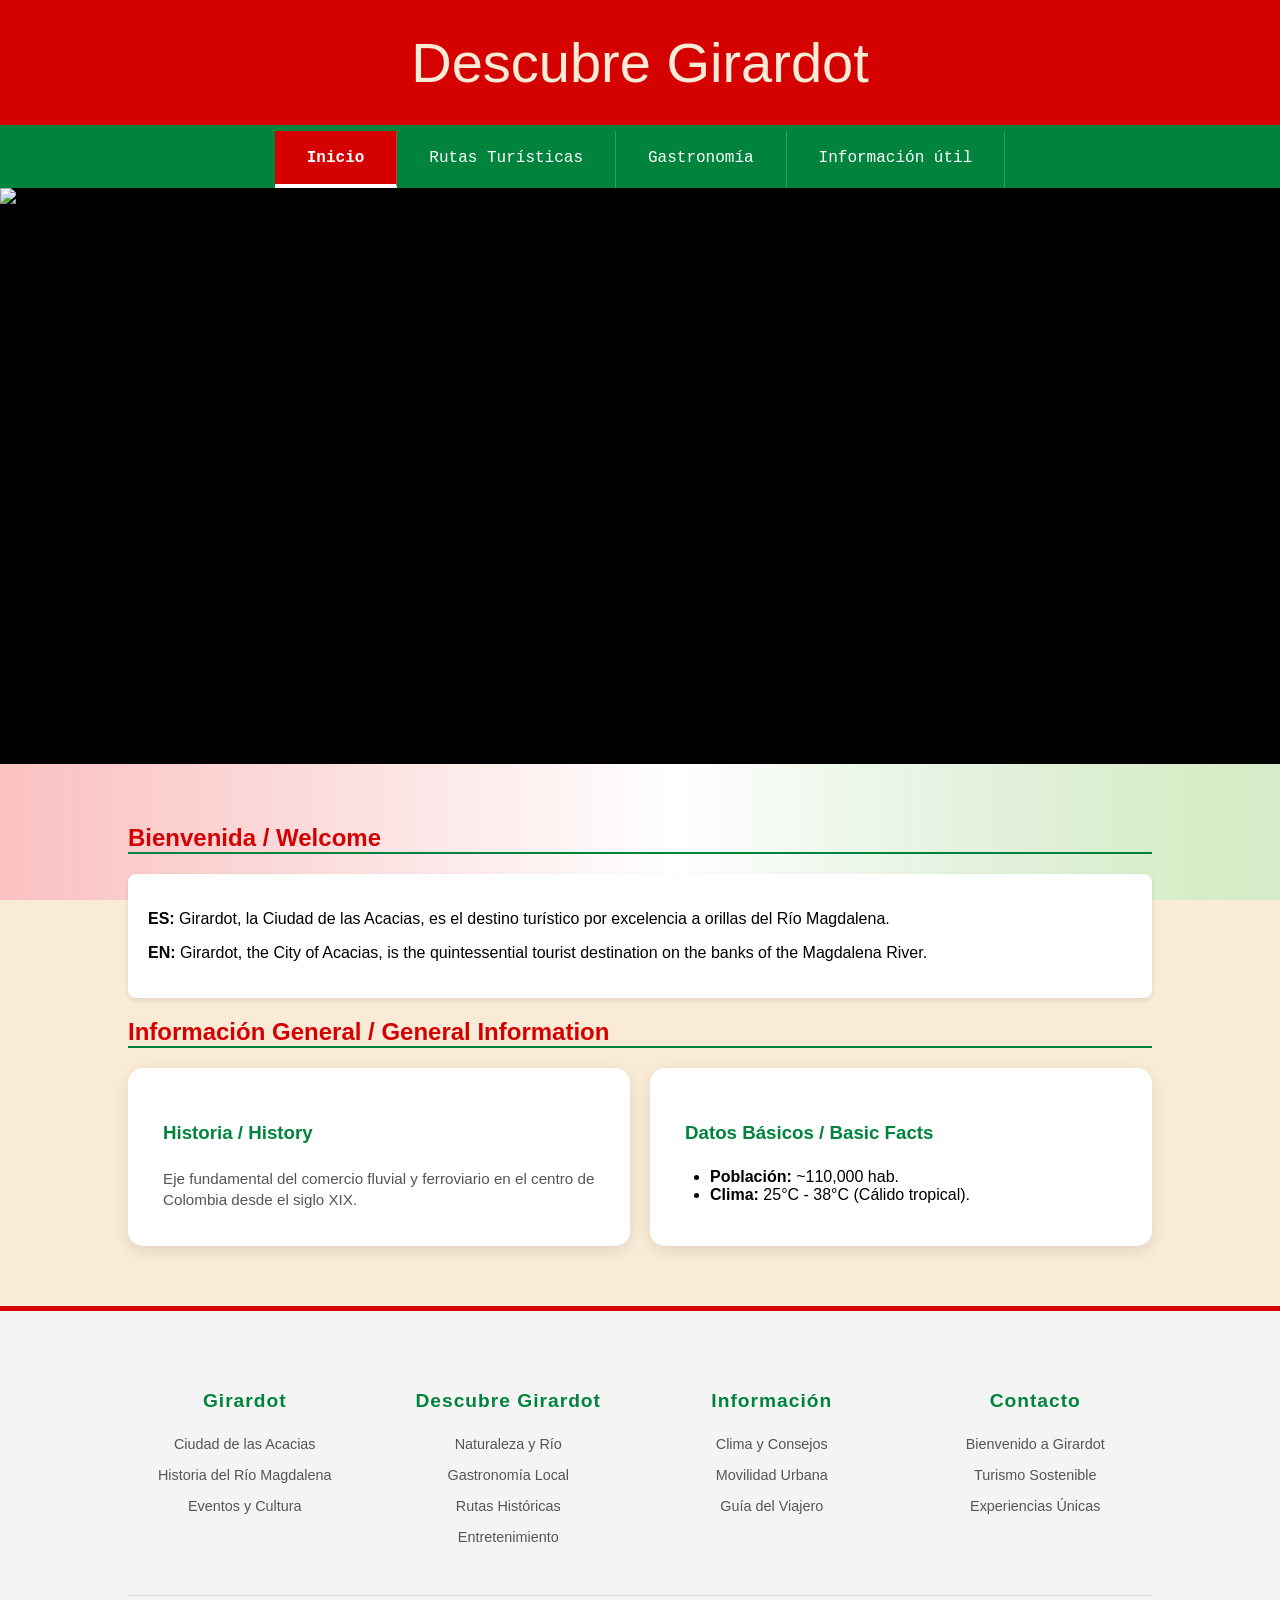
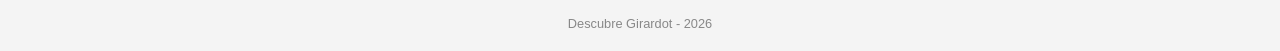
==== commit ff7934d8: "Add files via upload" ====
--- a/index.html
+++ b/index.html
@@ -1,354 +1,117 @@
-<!DOCTYPE html>
-<html lang="es">
-<head>
-    <meta charset="UTF-8">
-    <meta name="viewport" content="width=device-width, initial-scale=1.0">
-    <title>Explore Bogotá | Turismo bilingüe</title>
-    <meta name="description" content="Explora Bogotá con rutas turísticas, cultura, gastronomía y eventos comunitarios en español e inglés.">
-    <link rel="preconnect" href="https://unpkg.com">
-    <link rel="stylesheet" href="https://unpkg.com/leaflet@1.9.4/dist/leaflet.css" crossorigin="">
-    <link rel="stylesheet" href="styles.css">
-</head>
-<body>
-    <a class="skip-link" href="#main-content">Saltar al contenido / Skip to content</a>
-
-    <header class="site-header" id="top">
-        <div class="topbar container">
-            <div>
-                <p class="eyebrow" data-es="Turismo urbano y local" data-en="Urban and local tourism">Turismo urbano y local</p>
-                <a class="brand" href="#hero" aria-label="Explore Bogotá home">Explore Bogotá</a>
-            </div>
-            <div class="header-actions">
-                <label class="language-switcher" for="language-select">
-                    <span data-es="Idioma" data-en="Language">Idioma</span>
-                    <select id="language-select" aria-label="Select language">
-                        <option value="es">Español</option>
-                        <option value="en">English</option>
-                    </select>
-                </label>
-                <a class="button button-secondary" href="#map-guide" data-es="Ver mapa" data-en="Open map">Ver mapa</a>
-            </div>
-        </div>
-
-        <nav class="main-nav container" aria-label="Main navigation">
-            <a href="#routes" data-es="Rutas Turísticas" data-en="Tourist Routes">Rutas Turísticas</a>
-            <a href="#culture" data-es="Cultura" data-en="Culture">Cultura</a>
-            <a href="#gastronomy" data-es="Gastronomía" data-en="Gastronomy">Gastronomía</a>
-            <a href="#events" data-es="Eventos Comunitarios" data-en="Community Events">Eventos Comunitarios</a>
-        </nav>
-    </header>
-
-    <main id="main-content">
-        <section class="hero" id="hero">
-            <div class="hero-overlay"></div>
-            <div class="container hero-content">
-                <div class="hero-copy card-glass">
-                    <p class="eyebrow" data-es="Guía visual bilingüe de Bogotá" data-en="Bogotá bilingual visual guide">Guía visual bilingüe de Bogotá</p>
-                    <h1 data-es="Descubre Bogotá a través de rutas, cultura, sabores y eventos locales." data-en="Discover Bogotá through routes, culture, flavors, and local events.">Descubre Bogotá a través de rutas, cultura, sabores y eventos locales.</h1>
-                    <p data-es="Diseñamos una portada más moderna, accesible y orientada al recorrido del usuario con contenido en español e inglés, un sistema de navegación por mapa y bloques listos para completar con tus fotografías reales." data-en="We designed a more modern, accessible homepage focused on user journeys, with Spanish and English content, a map-based navigation system, and sections ready for your real photographs.">Diseñamos una portada más moderna, accesible y orientada al recorrido del usuario con contenido en español e inglés, un sistema de navegación por mapa y bloques listos para completar con tus fotografías reales.</p>
-                    <div class="hero-actions">
-                        <a class="button" href="#featured" data-es="Explorar Bogotá" data-en="Explore Bogotá">Explorar Bogotá</a>
-                        <a class="button button-secondary" href="#map-guide" data-es="Ir al mapa interactivo" data-en="Go to interactive map">Ir al mapa interactivo</a>
-                    </div>
-                </div>
-                <div class="hero-visual card-glass">
-                    <p class="media-label" data-es="Foto principal sugerida" data-en="Suggested main photo">Foto principal sugerida</p>
-                    <img src="images/hero-bogota.jpg" alt="Espacio para fotografía panorámica de Bogotá" class="hero-image">
-                    <p class="caption" data-es="Reemplaza esta imagen por una fotografía panorámica de Bogotá: Monserrate, skyline o centro histórico." data-en="Replace this image with a panoramic Bogotá photo: Monserrate, skyline, or the historic center.">Reemplaza esta imagen por una fotografía panorámica de Bogotá: Monserrate, skyline o centro histórico.</p>
-                </div>
-            </div>
-        </section>
-
-        <section class="featured-strip container" id="featured">
-            <div class="section-heading compact">
-                <p class="eyebrow" data-es="Experiencias destacadas" data-en="Featured experiences">Experiencias destacadas</p>
-                <h2 data-es="Una vista rápida de lo mejor de la ciudad" data-en="A quick look at the best of the city">Una vista rápida de lo mejor de la ciudad</h2>
-            </div>
-            <div class="highlight-grid">
-                <article class="highlight-card">
-                    <img src="images/highlight-candelaria.jpg" alt="Espacio para foto destacada de La Candelaria">
-                    <div>
-                        <h3>La Candelaria</h3>
-                        <p data-es="Recorrido patrimonial entre plazas, grafiti, museos y arquitectura colonial." data-en="A heritage walk through plazas, street art, museums, and colonial architecture.">Recorrido patrimonial entre plazas, grafiti, museos y arquitectura colonial.</p>
-                    </div>
-                </article>
-                <article class="highlight-card">
-                    <img src="images/highlight-museum.jpg" alt="Espacio para foto destacada de museo o experiencia cultural">
-                    <div>
-                        <h3 data-es="Ruta cultural" data-en="Culture route">Ruta cultural</h3>
-                        <p data-es="Museos, teatros y espacios creativos para conectar con la identidad bogotana." data-en="Museums, theaters, and creative spaces to connect with Bogotá's identity.">Museos, teatros y espacios creativos para conectar con la identidad bogotana.</p>
-                    </div>
-                </article>
-                <article class="highlight-card">
-                    <img src="images/highlight-food.jpg" alt="Espacio para foto destacada gastronómica">
-                    <div>
-                        <h3 data-es="Sabores locales" data-en="Local flavors">Sabores locales</h3>
-                        <p data-es="Ajiaco, cafés especiales y mercados tradicionales en una sola ruta culinaria." data-en="Ajiaco, specialty coffee, and traditional markets in one culinary route.">Ajiaco, cafés especiales y mercados tradicionales en una sola ruta culinaria.</p>
-                    </div>
-                </article>
-                <article class="highlight-card">
-                    <img src="images/highlight-event.jpg" alt="Espacio para foto destacada de evento comunitario">
-                    <div>
-                        <h3 data-es="Agenda viva" data-en="Live agenda">Agenda viva</h3>
-                        <p data-es="Festivales, ferias y encuentros comunitarios para visitar durante todo el año." data-en="Festivals, fairs, and community gatherings to visit all year round.">Festivales, ferias y encuentros comunitarios para visitar durante todo el año.</p>
-                    </div>
-                </article>
-            </div>
-        </section>
-
-        <section class="map-guide" id="map-guide">
-            <div class="container map-layout">
-                <div class="section-heading">
-                    <p class="eyebrow" data-es="Navegación basada en mapa" data-en="Map-based navigation">Navegación basada en mapa</p>
-                    <h2 data-es="Mapa interactivo para explorar rutas y experiencias" data-en="Interactive map to explore routes and experiences">Mapa interactivo para explorar rutas y experiencias</h2>
-                    <p data-es="Este bloque ya deja listo el uso de Leaflet.js con OpenStreetMap. Solo debes conservar el contenedor del mapa y actualizar las coordenadas, textos y enlaces de cada marcador según tus rutas reales. Si prefieres Google Maps, puedes reemplazar este bloque por su SDK y reutilizar la misma estructura de tarjetas y botones." data-en="This block already prepares Leaflet.js with OpenStreetMap. You only need to keep the map container and update the coordinates, texts, and links for each marker according to your real routes. If you prefer Google Maps, you can replace this block with its SDK and reuse the same card and button structure.">Este bloque ya deja listo el uso de Leaflet.js con OpenStreetMap. Solo debes conservar el contenedor del mapa y actualizar las coordenadas, textos y enlaces de cada marcador según tus rutas reales. Si prefieres Google Maps, puedes reemplazar este bloque por su SDK y reutilizar la misma estructura de tarjetas y botones.</p>
-                    <div class="api-note">
-                        <h3 data-es="Cómo usar la API / librería del mapa" data-en="How to use the map API / library">Cómo usar la API / librería del mapa</h3>
-                        <ol>
-                            <li data-es="1. Mantén incluido Leaflet desde CDN en el &lt;head&gt; y antes del cierre del &lt;body&gt;." data-en="1. Keep Leaflet included from the CDN in the &lt;head&gt; and before the closing &lt;body&gt; tag.">1. Mantén incluido Leaflet desde CDN en el &lt;head&gt; y antes del cierre del &lt;body&gt;.</li>
-                            <li data-es="2. En script.js define un arreglo con nombre, categoría, coordenadas, descripción y ancla de cada experiencia." data-en="2. In script.js define an array with name, category, coordinates, description, and anchor for each experience.">2. En script.js define un arreglo con nombre, categoría, coordenadas, descripción y ancla de cada experiencia.</li>
-                            <li data-es="3. Cada marcador abre un popup con resumen y botón para ir a la subsección correspondiente." data-en="3. Each marker opens a popup with a summary and button to jump to the matching subsection.">3. Cada marcador abre un popup con resumen y botón para ir a la subsección correspondiente.</li>
-                            <li data-es="4. Si luego quieres rutas reales paso a paso, puedes integrar Leaflet Routing Machine o migrar a Google Maps Directions API." data-en="4. If you later want real turn-by-turn routes, you can integrate Leaflet Routing Machine or migrate to Google Maps Directions API.">4. Si luego quieres rutas reales paso a paso, puedes integrar Leaflet Routing Machine o migrar a Google Maps Directions API.</li>
-                        </ol>
-                    </div>
-                </div>
-                <div class="map-card">
-                    <div id="map" aria-label="Mapa interactivo de Bogotá"></div>
-                    <div class="map-legend">
-                        <span><i class="dot routes"></i><span data-es="Rutas" data-en="Routes">Rutas</span></span>
-                        <span><i class="dot culture"></i><span data-es="Cultura" data-en="Culture">Cultura</span></span>
-                        <span><i class="dot gastronomy"></i><span data-es="Gastronomía" data-en="Gastronomy">Gastronomía</span></span>
-                        <span><i class="dot events"></i><span data-es="Eventos" data-en="Events">Eventos</span></span>
-                    </div>
-                </div>
-            </div>
-        </section>
-
-        <section class="main-section container" id="routes">
-            <div class="section-heading">
-                <p class="eyebrow" data-es="Sección 1" data-en="Section 1">Sección 1</p>
-                <h2 data-es="Rutas Turísticas" data-en="Tourist Routes">Rutas Turísticas</h2>
-                <p data-es="Descubre recorridos para caminar, observar patrimonio y conectar con zonas verdes emblemáticas de Bogotá." data-en="Discover walks to experience heritage, public space, and iconic green areas in Bogotá.">Descubre recorridos para caminar, observar patrimonio y conectar con zonas verdes emblemáticas de Bogotá.</p>
-            </div>
-            <div class="subsection-grid">
-                <article class="experience-card" id="route-candelaria">
-                    <div class="experience-media">
-                        <span class="media-label" data-es="Archivo sugerido: images/ruta-candelaria.jpg" data-en="Suggested file: images/ruta-candelaria.jpg">Archivo sugerido: images/ruta-candelaria.jpg</span>
-                        <img src="images/ruta-candelaria.jpg" alt="Espacio para fotografía de la ruta por La Candelaria">
-                    </div>
-                    <div class="experience-content">
-                        <span class="tag" data-es="Subsección 1" data-en="Subsection 1">Subsección 1</span>
-                        <h3 data-es="Ruta 1: Centro Histórico de La Candelaria" data-en="Route 1: La Candelaria Historic Center">Ruta 1: Centro Histórico de La Candelaria</h3>
-                        <p data-es="Recorrido ideal para estudiantes y turistas interesados en historia, arte urbano y arquitectura colonial. Puede incluir horarios sugeridos de mañana o tarde, recomendaciones de calzado cómodo y tiempos estimados para cada parada." data-en="A route ideal for students and visitors interested in history, street art, and colonial architecture. It can include suggested morning or afternoon schedules, comfortable walking shoes, and estimated times for each stop.">Recorrido ideal para estudiantes y turistas interesados en historia, arte urbano y arquitectura colonial. Puede incluir horarios sugeridos de mañana o tarde, recomendaciones de calzado cómodo y tiempos estimados para cada parada.</p>
-                        <ul>
-                            <li data-es="Experiencia real 1: Plaza de Bolívar y alrededores institucionales." data-en="Real experience 1: Plaza de Bolívar and its institutional surroundings.">Experiencia real 1: Plaza de Bolívar y alrededores institucionales.</li>
-                            <li data-es="Experiencia real 2: Calle del Embudo, grafitis y oferta artesanal." data-en="Real experience 2: Calle del Embudo, murals, and artisan offerings.">Experiencia real 2: Calle del Embudo, grafitis y oferta artesanal.</li>
-                            <li data-es="Experiencia real 3: Museo Botero o Casa de Moneda como parada cultural." data-en="Real experience 3: Botero Museum or Casa de Moneda as a cultural stop.">Experiencia real 3: Museo Botero o Casa de Moneda como parada cultural.</li>
-                        </ul>
-                        <div class="experience-meta">
-                            <span data-es="Horario sugerido: 9:00 a. m. - 4:00 p. m." data-en="Suggested time: 9:00 a.m. - 4:00 p.m.">Horario sugerido: 9:00 a. m. - 4:00 p. m.</span>
-                            <span data-es="Costo: recorrido libre, museos según agenda" data-en="Cost: self-guided walk, museum fees vary">Costo: recorrido libre, museos según agenda</span>
-                        </div>
-                        <a class="button" href="#map-guide" data-es="Ver en mapa" data-en="View on map">Ver en mapa</a>
-                    </div>
-                </article>
-
-                <article class="experience-card" id="route-park">
-                    <div class="experience-media">
-                        <span class="media-label" data-es="Archivo sugerido: images/ruta-parque-nacional.jpg" data-en="Suggested file: images/ruta-parque-nacional.jpg">Archivo sugerido: images/ruta-parque-nacional.jpg</span>
-                        <img src="images/ruta-parque-nacional.jpg" alt="Espacio para fotografía del Parque Nacional y sus alrededores">
-                    </div>
-                    <div class="experience-content">
-                        <span class="tag" data-es="Subsección 2" data-en="Subsection 2">Subsección 2</span>
-                        <h3 data-es="Ruta 2: Parque Nacional y corredor cultural" data-en="Route 2: National Park and cultural corridor">Ruta 2: Parque Nacional y corredor cultural</h3>
-                        <p data-es="Pensada para combinar naturaleza, actividad física suave y conexión con espacios culturales cercanos. Sirve para un recorrido de media jornada con pausas para fotografía y descanso." data-en="Designed to combine nature, light physical activity, and nearby cultural venues. It works as a half-day route with breaks for photography and rest.">Pensada para combinar naturaleza, actividad física suave y conexión con espacios culturales cercanos. Sirve para un recorrido de media jornada con pausas para fotografía y descanso.</p>
-                        <ul>
-                            <li data-es="Experiencia real 1: Caminata por senderos y zonas arboladas del parque." data-en="Real experience 1: Walk through the park's trails and tree-lined areas.">Experiencia real 1: Caminata por senderos y zonas arboladas del parque.</li>
-                            <li data-es="Experiencia real 2: Vista del corredor de la carrera Séptima y su vida urbana." data-en="Real experience 2: Views of the Carrera Séptima corridor and its urban life.">Experiencia real 2: Vista del corredor de la carrera Séptima y su vida urbana.</li>
-                            <li data-es="Experiencia real 3: Parada en cafés o espacios culturales de Chapinero cercano." data-en="Real experience 3: Stop at nearby cafés or cultural spaces in Chapinero.">Experiencia real 3: Parada en cafés o espacios culturales de Chapinero cercano.</li>
-                        </ul>
-                        <div class="experience-meta">
-                            <span data-es="Horario sugerido: 7:00 a. m. - 1:00 p. m." data-en="Suggested time: 7:00 a.m. - 1:00 p.m.">Horario sugerido: 7:00 a. m. - 1:00 p. m.</span>
-                            <span data-es="Consejo: llevar agua, bloqueador y ropa cómoda" data-en="Tip: bring water, sunscreen, and comfortable clothes">Consejo: llevar agua, bloqueador y ropa cómoda</span>
-                        </div>
-                        <a class="button" href="#map-guide" data-es="Ver en mapa" data-en="View on map">Ver en mapa</a>
-                    </div>
-                </article>
-            </div>
-        </section>
-
-        <section class="main-section alt-section" id="culture">
-            <div class="container">
-                <div class="section-heading">
-                    <p class="eyebrow" data-es="Sección 2" data-en="Section 2">Sección 2</p>
-                    <h2 data-es="Cultura" data-en="Culture">Cultura</h2>
-                    <p data-es="Explora museos, corredores artísticos y escenarios donde se vive el patrimonio material e inmaterial de la ciudad." data-en="Explore museums, artistic corridors, and venues where the city's tangible and intangible heritage comes alive.">Explora museos, corredores artísticos y escenarios donde se vive el patrimonio material e inmaterial de la ciudad.</p>
-                </div>
-                <div class="subsection-grid">
-                    <article class="experience-card" id="culture-museums">
-                        <div class="experience-media">
-                            <span class="media-label" data-es="Archivo sugerido: images/cultura-museos.jpg" data-en="Suggested file: images/cultura-museos.jpg">Archivo sugerido: images/cultura-museos.jpg</span>
-                            <img src="images/cultura-museos.jpg" alt="Espacio para fotografía de museos de Bogotá">
-                        </div>
-                        <div class="experience-content">
-                            <span class="tag" data-es="Subsección 1" data-en="Subsection 1">Subsección 1</span>
-                            <h3 data-es="Museos y memoria de Bogotá" data-en="Museums and memory in Bogotá">Museos y memoria de Bogotá</h3>
-                            <p data-es="Bloque pensado para presentar un circuito de museos con enfoque educativo. Puedes ampliar con tarifas actualizadas, días de entrada libre y recomendaciones de duración por visita." data-en="A block designed to showcase an educational museum circuit. You can extend it with updated fees, free-entry days, and suggested visit duration.">Bloque pensado para presentar un circuito de museos con enfoque educativo. Puedes ampliar con tarifas actualizadas, días de entrada libre y recomendaciones de duración por visita.</p>
-                            <ul>
-                                <li data-es="Experiencia real 1: Museo del Oro y su colección prehispánica." data-en="Real experience 1: Gold Museum and its pre-Hispanic collection.">Experiencia real 1: Museo del Oro y su colección prehispánica.</li>
-                                <li data-es="Experiencia real 2: Museo Botero y arte internacional en La Candelaria." data-en="Real experience 2: Botero Museum and international art in La Candelaria.">Experiencia real 2: Museo Botero y arte internacional en La Candelaria.</li>
-                                <li data-es="Experiencia real 3: Centro Nacional de las Artes o sala cultural según agenda." data-en="Real experience 3: National Arts Center or another cultural hall depending on schedule.">Experiencia real 3: Centro Nacional de las Artes o sala cultural según agenda.</li>
-                            </ul>
-                            <a class="button" href="#map-guide" data-es="Ver en mapa" data-en="View on map">Ver en mapa</a>
-                        </div>
-                    </article>
-
-                    <article class="experience-card" id="culture-urban">
-                        <div class="experience-media">
-                            <span class="media-label" data-es="Archivo sugerido: images/cultura-urbana.jpg" data-en="Suggested file: images/cultura-urbana.jpg">Archivo sugerido: images/cultura-urbana.jpg</span>
-                            <img src="images/cultura-urbana.jpg" alt="Espacio para fotografía de callejón, teatro o arte urbano">
-                        </div>
-                        <div class="experience-content">
-                            <span class="tag" data-es="Subsección 2" data-en="Subsection 2">Subsección 2</span>
-                            <h3 data-es="Arte urbano, teatro y espacios creativos" data-en="Urban art, theater, and creative spaces">Arte urbano, teatro y espacios creativos</h3>
-                            <p data-es="Esta subsección sirve para mostrar el lado contemporáneo de la ciudad. Puedes usarla para documentar recorridos guiados de grafiti, funciones escénicas o visitas a centros culturales comunitarios." data-en="This subsection highlights the contemporary side of the city. You can use it to document graffiti tours, stage performances, or visits to community cultural centers.">Esta subsección sirve para mostrar el lado contemporáneo de la ciudad. Puedes usarla para documentar recorridos guiados de grafiti, funciones escénicas o visitas a centros culturales comunitarios.</p>
-                            <ul>
-                                <li data-es="Experiencia real 1: Graffiti tour por La Candelaria y centro internacional." data-en="Real experience 1: Graffiti tour in La Candelaria and the international center.">Experiencia real 1: Graffiti tour por La Candelaria y centro internacional.</li>
-                                <li data-es="Experiencia real 2: Función en el Teatro Colón o teatro independiente." data-en="Real experience 2: Performance at Teatro Colón or an independent theater.">Experiencia real 2: Función en el Teatro Colón o teatro independiente.</li>
-                                <li data-es="Experiencia real 3: Recorrido por centros culturales de barrio y ferias artísticas." data-en="Real experience 3: Walk through neighborhood cultural centers and art fairs.">Experiencia real 3: Recorrido por centros culturales de barrio y ferias artísticas.</li>
-                            </ul>
-                            <a class="button" href="#map-guide" data-es="Ver en mapa" data-en="View on map">Ver en mapa</a>
-                        </div>
-                    </article>
-                </div>
-            </div>
-        </section>
-
-        <section class="main-section container" id="gastronomy">
-            <div class="section-heading">
-                <p class="eyebrow" data-es="Sección 3" data-en="Section 3">Sección 3</p>
-                <h2 data-es="Gastronomía" data-en="Gastronomy">Gastronomía</h2>
-                <p data-es="Presenta sabores tradicionales y propuestas contemporáneas con espacios listos para añadir fotos, precios y recomendaciones reales." data-en="Showcase traditional flavors and contemporary proposals with placeholders ready for real photos, prices, and recommendations.">Presenta sabores tradicionales y propuestas contemporáneas con espacios listos para añadir fotos, precios y recomendaciones reales.</p>
-            </div>
-            <div class="subsection-grid">
-                <article class="experience-card" id="food-traditional">
-                    <div class="experience-media">
-                        <span class="media-label" data-es="Archivo sugerido: images/gastronomia-tipica.jpg" data-en="Suggested file: images/gastronomia-tipica.jpg">Archivo sugerido: images/gastronomia-tipica.jpg</span>
-                        <img src="images/gastronomia-tipica.jpg" alt="Espacio para fotografía de plato típico bogotano">
-                    </div>
-                    <div class="experience-content">
-                        <span class="tag" data-es="Subsección 1" data-en="Subsection 1">Subsección 1</span>
-                        <h3 data-es="Sabores típicos de Bogotá" data-en="Traditional Bogotá flavors">Sabores típicos de Bogotá</h3>
-                        <p data-es="Ideal para describir platos insignia, puntos de venta recomendados y contexto cultural de la cocina local. Puedes completar con precios promedio, horarios y nivel de afluencia." data-en="Ideal for describing signature dishes, recommended spots, and the cultural context of local cuisine. You can complete it with average prices, opening times, and demand levels.">Ideal para describir platos insignia, puntos de venta recomendados y contexto cultural de la cocina local. Puedes completar con precios promedio, horarios y nivel de afluencia.</p>
-                        <ul>
-                            <li data-es="Experiencia real 1: Ajiaco santafereño en restaurantes tradicionales." data-en="Real experience 1: Ajiaco santafereño in traditional restaurants.">Experiencia real 1: Ajiaco santafereño en restaurantes tradicionales.</li>
-                            <li data-es="Experiencia real 2: Chocolate con queso y onces bogotanas." data-en="Real experience 2: Hot chocolate with cheese and Bogotá-style afternoon snacks.">Experiencia real 2: Chocolate con queso y onces bogotanas.</li>
-                            <li data-es="Experiencia real 3: Visita a plazas de mercado con frutas andinas y comida casera." data-en="Real experience 3: Visit to market halls with Andean fruits and homemade food.">Experiencia real 3: Visita a plazas de mercado con frutas andinas y comida casera.</li>
-                        </ul>
-                        <a class="button" href="#map-guide" data-es="Ver en mapa" data-en="View on map">Ver en mapa</a>
-                    </div>
-                </article>
-
-                <article class="experience-card" id="food-coffee">
-                    <div class="experience-media">
-                        <span class="media-label" data-es="Archivo sugerido: images/cafes-especiales.jpg" data-en="Suggested file: images/cafes-especiales.jpg">Archivo sugerido: images/cafes-especiales.jpg</span>
-                        <img src="images/cafes-especiales.jpg" alt="Espacio para fotografía de café especial o cerveza artesanal">
-                    </div>
-                    <div class="experience-content">
-                        <span class="tag" data-es="Subsección 2" data-en="Subsection 2">Subsección 2</span>
-                        <h3 data-es="Ruta de cafés especiales y cocina creativa" data-en="Specialty coffee and creative cuisine route">Ruta de cafés especiales y cocina creativa</h3>
-                        <p data-es="Subsección pensada para Chapinero, Quinta Camacho o zonas emergentes. Aquí puedes mostrar cafeterías, panadería de autor o maridajes con cerveza artesanal." data-en="A subsection tailored for Chapinero, Quinta Camacho, or emerging districts. Here you can feature coffee shops, artisan bakeries, or craft beer pairings.">Subsección pensada para Chapinero, Quinta Camacho o zonas emergentes. Aquí puedes mostrar cafeterías, panadería de autor o maridajes con cerveza artesanal.</p>
-                        <ul>
-                            <li data-es="Experiencia real 1: Cata de café especial en tiendas de origen colombiano." data-en="Real experience 1: Specialty coffee tasting in shops featuring Colombian origins.">Experiencia real 1: Cata de café especial en tiendas de origen colombiano.</li>
-                            <li data-es="Experiencia real 2: Recorrido por panaderías o brunch locales." data-en="Real experience 2: Route through local bakeries or brunch spots.">Experiencia real 2: Recorrido por panaderías o brunch locales.</li>
-                            <li data-es="Experiencia real 3: Cerveza artesanal y gastronomía fusión en Chapinero." data-en="Real experience 3: Craft beer and fusion food in Chapinero.">Experiencia real 3: Cerveza artesanal y gastronomía fusión en Chapinero.</li>
-                        </ul>
-                        <a class="button" href="#map-guide" data-es="Ver en mapa" data-en="View on map">Ver en mapa</a>
-                    </div>
-                </article>
-            </div>
-        </section>
-
-        <section class="main-section alt-section" id="events">
-            <div class="container">
-                <div class="section-heading">
-                    <p class="eyebrow" data-es="Sección 4" data-en="Section 4">Sección 4</p>
-                    <h2 data-es="Eventos Comunitarios" data-en="Community Events">Eventos Comunitarios</h2>
-                    <p data-es="Promueve una agenda de actividades periódicas con enfoque barrial, cultural y participativo para visitantes y residentes." data-en="Promote a schedule of recurring activities with neighborhood, cultural, and participatory appeal for visitors and residents.">Promueve una agenda de actividades periódicas con enfoque barrial, cultural y participativo para visitantes y residentes.</p>
-                </div>
-                <div class="subsection-grid">
-                    <article class="experience-card" id="events-fairs">
-                        <div class="experience-media">
-                            <span class="media-label" data-es="Archivo sugerido: images/eventos-ferias.jpg" data-en="Suggested file: images/eventos-ferias.jpg">Archivo sugerido: images/eventos-ferias.jpg</span>
-                            <img src="images/eventos-ferias.jpg" alt="Espacio para fotografía de feria del libro o festival en Bogotá">
-                        </div>
-                        <div class="experience-content">
-                            <span class="tag" data-es="Subsección 1" data-en="Subsection 1">Subsección 1</span>
-                            <h3 data-es="Ferias y festivales de ciudad" data-en="City fairs and festivals">Ferias y festivales de ciudad</h3>
-                            <p data-es="Estructura lista para incluir eventos grandes con fechas actualizables, enlaces a boletería o registro, y consejos logísticos de transporte o acceso." data-en="A structure ready to include major events with updatable dates, ticket or registration links, and transport or access tips.">Estructura lista para incluir eventos grandes con fechas actualizables, enlaces a boletería o registro, y consejos logísticos de transporte o acceso.</p>
-                            <ul>
-                                <li data-es="Experiencia real 1: Feria Internacional del Libro de Bogotá (FILBo)." data-en="Real experience 1: Bogotá International Book Fair (FILBo).">Experiencia real 1: Feria Internacional del Libro de Bogotá (FILBo).</li>
-                                <li data-es="Experiencia real 2: Festival al Parque en escenarios como Simón Bolívar." data-en="Real experience 2: Al Parque festivals at venues such as Simón Bolívar Park.">Experiencia real 2: Festival al Parque en escenarios como Simón Bolívar.</li>
-                                <li data-es="Experiencia real 3: Eventos gastronómicos, de diseño o emprendimiento local." data-en="Real experience 3: Food, design, or local entrepreneurship events.">Experiencia real 3: Eventos gastronómicos, de diseño o emprendimiento local.</li>
-                            </ul>
-                            <a class="button" href="#map-guide" data-es="Ver en mapa" data-en="View on map">Ver en mapa</a>
-                        </div>
-                    </article>
-
-                    <article class="experience-card" id="events-neighborhood">
-                        <div class="experience-media">
-                            <span class="media-label" data-es="Archivo sugerido: images/eventos-barriales.jpg" data-en="Suggested file: images/eventos-barriales.jpg">Archivo sugerido: images/eventos-barriales.jpg</span>
-                            <img src="images/eventos-barriales.jpg" alt="Espacio para fotografía de mercado de pulgas o evento barrial">
-                        </div>
-                        <div class="experience-content">
-                            <span class="tag" data-es="Subsección 2" data-en="Subsection 2">Subsección 2</span>
-                            <h3 data-es="Mercados, encuentros barriales y arte comunitario" data-en="Markets, neighborhood gatherings, and community art">Mercados, encuentros barriales y arte comunitario</h3>
-                            <p data-es="Subsección para destacar actividades de pequeña escala con gran valor local. Puedes añadir fechas flexibles, recomendaciones de seguridad y formas de llegar en transporte público." data-en="A subsection to highlight small-scale activities with strong local value. You can add flexible dates, safety advice, and public transport directions.">Subsección para destacar actividades de pequeña escala con gran valor local. Puedes añadir fechas flexibles, recomendaciones de seguridad y formas de llegar en transporte público.</p>
-                            <ul>
-                                <li data-es="Experiencia real 1: Mercado de pulgas de Usaquén." data-en="Real experience 1: Usaquén flea market.">Experiencia real 1: Mercado de pulgas de Usaquén.</li>
-                                <li data-es="Experiencia real 2: Ferias de diseño o arte independiente en barrios creativos." data-en="Real experience 2: Design or independent art fairs in creative districts.">Experiencia real 2: Ferias de diseño o arte independiente en barrios creativos.</li>
-                                <li data-es="Experiencia real 3: Actividades culturales en plazas, bibliotecas o parques locales." data-en="Real experience 3: Cultural activities in plazas, libraries, or local parks.">Experiencia real 3: Actividades culturales en plazas, bibliotecas o parques locales.</li>
-                            </ul>
-                            <a class="button" href="#map-guide" data-es="Ver en mapa" data-en="View on map">Ver en mapa</a>
-                        </div>
-                    </article>
-                </div>
-            </div>
-        </section>
-    </main>
-
-    <footer class="site-footer">
-        <div class="container footer-grid">
-            <div>
-                <a class="brand footer-brand" href="#top">Explore Bogotá</a>
-                <p data-es="Proyecto web turístico bilingüe con navegación visual basada en mapa y estructura preparada para completar con fotografías reales." data-en="Bilingual tourism web project with map-based visual navigation and a structure ready to complete with real photographs.">Proyecto web turístico bilingüe con navegación visual basada en mapa y estructura preparada para completar con fotografías reales.</p>
-            </div>
-            <div>
-                <h3 data-es="Enlaces rápidos" data-en="Quick links">Enlaces rápidos</h3>
-                <ul>
-                    <li><a href="#routes" data-es="Rutas Turísticas" data-en="Tourist Routes">Rutas Turísticas</a></li>
-                    <li><a href="#culture" data-es="Cultura" data-en="Culture">Cultura</a></li>
-                    <li><a href="#gastronomy" data-es="Gastronomía" data-en="Gastronomy">Gastronomía</a></li>
-                    <li><a href="#events" data-es="Eventos Comunitarios" data-en="Community Events">Eventos Comunitarios</a></li>
-                </ul>
-            </div>
-            <div>
-                <h3 data-es="Redes y contacto" data-en="Social and contact">Redes y contacto</h3>
-                <ul>
-                    <li><a href="https://instagram.com" target="_blank" rel="noreferrer">Instagram</a></li>
-                    <li><a href="https://facebook.com" target="_blank" rel="noreferrer">Facebook</a></li>
-                    <li><a href="mailto:hola@explorebogota.com">hola@explorebogota.com</a></li>
-                </ul>
-            </div>
-            <div>
-                <h3 data-es="Créditos" data-en="Credits">Créditos</h3>
-                <p data-es="Mapa: Leaflet + OpenStreetMap. Fotografías: reemplazar manualmente por tus archivos propios en la carpeta images/." data-en="Map: Leaflet + OpenStreetMap. Photography: manually replace with your own files in the images/ folder.">Mapa: Leaflet + OpenStreetMap. Fotografías: reemplazar manualmente por tus archivos propios en la carpeta images/.</p>
-                <p>© 2026 Explore Bogotá.</p>
-            </div>
-        </div>
-    </footer>
-
-    <script src="https://unpkg.com/leaflet@1.9.4/dist/leaflet.js" crossorigin=""></script>
-    <script src="script.js"></script>
-</body>
-</html>
+<!DOCTYPE html>
+<html lang="es">
+<head>
+    <meta charset="UTF-8">
+    <meta name="viewport" content="width=device-width, initial-scale=1.0">
+    <title>Descubre Girardot - Inicio</title>
+    <link rel="stylesheet" href="styles.css">
+</head>
+<body class="home-page"> 
+
+    <header>Descubre Girardot</header>
+
+    <nav class="main-navigation">
+        <a href="index.html" class="nav-link active">Inicio</a>
+        <a href="rutas.html" class="nav-link">Rutas Turísticas</a>
+        <a href="gastronomia.html" class="nav-link">Gastronomía</a>
+        <a href="info.html" class="nav-link">Información útil</a>
+    </nav>
+
+    <main>
+        <div class="carousel-window">
+            <div class="carousel-track" id="slider">
+                <div class="slide">
+                    <img src="img/img_banner.png" alt="Panorámica Girardot 1">
+                </div>
+                <div class="slide">
+                    <img src="img/img_banner2.png" alt="Panorámica Girardot 2">
+                </div>
+                <div class="slide">
+                    <img src="img/img_banner.png" alt="Panorámica Girardot 1 Copia">
+                </div>
+            </div>
+        </div>
+
+        <div class="content-wrapper">
+            <section class="sub-section">
+                <h2>Bienvenida / Welcome</h2>
+                <div class="content-area">
+                    <p><strong>ES:</strong> Girardot, la Ciudad de las Acacias, es el destino turístico por excelencia a orillas del Río Magdalena.</p>
+                    <p><strong>EN:</strong> Girardot, the City of Acacias, is the quintessential tourist destination on the banks of the Magdalena River.</p>
+                </div>
+            </section>
+
+            <section class="sub-section">
+                <h2>Información General / General Information</h2>
+                <div class="info-grid">
+                    <article class="info-card">
+                        <h3>Historia / History</h3>
+                        <p>Eje fundamental del comercio fluvial y ferroviario en el centro de Colombia desde el siglo XIX.</p>
+                    </article>
+                    <article class="info-card">
+                        <h3>Datos Básicos / Basic Facts</h3>
+                        <ul>
+                            <li><strong>Población:</strong> ~110,000 hab.</li>
+                            <li><strong>Clima:</strong> 25°C - 38°C (Cálido tropical).</li>
+                        </ul>
+                    </article>
+                </div>
+            </section>
+        </div>
+    </main>
+
+    <footer class="main-footer">
+        <div class="footer-container">
+            <div class="footer-column">
+                <h3>Girardot</h3>
+                <p>Ciudad de las Acacias</p>
+                <p>Historia del Río Magdalena</p>
+                <p>Eventos y Cultura</p>
+            </div>
+            <div class="footer-column">
+                <h3>Descubre Girardot</h3>
+                <p>Naturaleza y Río</p>
+                <p>Gastronomía Local</p>
+                <p>Rutas Históricas</p>
+                <p>Entretenimiento</p>
+            </div>
+            <div class="footer-column">
+                <h3>Información</h3>
+                <p>Clima y Consejos</p>
+                <p>Movilidad Urbana</p>
+                <p>Guía del Viajero</p>
+            </div>
+            <div class="footer-column">
+                <h3>Contacto</h3>
+                <p>Bienvenido a Girardot</p>
+                <p>Turismo Sostenible</p>
+                <p>Experiencias Únicas</p>
+            </div>
+        </div>
+        <div class="footer-bottom">
+            Descubre Girardot - 2026
+        </div>
+    </footer>
+
+    <script>
+        const slider = document.getElementById('slider');
+        let index = 0;
+        const totalSlides = 2; 
+
+        function moveSlide() {
+            index++;
+            slider.style.transition = "transform 1.2s ease-in-out"; 
+            slider.style.transform = `translateX(-${index * 100}vw)`;
+
+            if (index === totalSlides) {
+                setTimeout(() => {
+                    slider.style.transition = "none";
+                    index = 0;
+                    slider.style.transform = `translateX(0)`;
+                }, 1200);
+            }
+        }
+        setInterval(moveSlide, 5000);
+    </script>
+</body>
+</html>
--- a/styles.css
+++ b/styles.css
@@ -1,454 +1,320 @@
-:root {
-    --blue-950: #05264f;
-    --blue-900: #0a3b78;
-    --blue-800: #0f4d99;
-    --blue-700: #1765c1;
-    --blue-500: #3a8bff;
-    --blue-200: #cfe4ff;
-    --sky-100: #eef6ff;
-    --white: #ffffff;
-    --slate-900: #10233f;
-    --slate-700: #445a78;
-    --slate-500: #6f85a2;
-    --border: rgba(255, 255, 255, 0.18);
-    --shadow: 0 18px 45px rgba(5, 38, 79, 0.18);
-    --radius-lg: 24px;
-    --radius-md: 18px;
-    --radius-sm: 12px;
-    --container: min(1180px, calc(100% - 2rem));
-}
-
-* {
-    box-sizing: border-box;
-}
-
-html {
-    scroll-behavior: smooth;
-}
-
-body {
-    margin: 0;
-    font-family: "Inter", "Segoe UI", Arial, sans-serif;
-    color: var(--slate-900);
-    background: linear-gradient(180deg, #f7fbff 0%, #ebf4ff 100%);
-    line-height: 1.6;
-}
-
-a {
-    color: inherit;
-    text-decoration: none;
-}
-
-img {
-    display: block;
-    max-width: 100%;
-}
-
-.container {
-    width: var(--container);
-    margin: 0 auto;
-}
-
-.skip-link {
-    position: absolute;
-    left: 1rem;
-    top: -3rem;
-    background: var(--blue-800);
-    color: var(--white);
-    padding: 0.75rem 1rem;
-    border-radius: 999px;
-    z-index: 1000;
-}
-
-.skip-link:focus {
-    top: 1rem;
-}
-
-.site-header {
-    position: sticky;
-    top: 0;
-    z-index: 100;
-    backdrop-filter: blur(18px);
-    background: rgba(5, 38, 79, 0.88);
-    color: var(--white);
-    border-bottom: 1px solid rgba(255, 255, 255, 0.08);
-}
-
-.topbar,
-.main-nav,
-.hero-content,
-.map-layout,
-.footer-grid,
-.subsection-grid,
-.highlight-grid {
-    display: grid;
-    gap: 1.5rem;
-}
-
-.topbar {
-    grid-template-columns: 1fr auto;
-    align-items: center;
-    padding: 1rem 0;
-}
-
-.eyebrow {
-    margin: 0 0 0.35rem;
-    text-transform: uppercase;
-    letter-spacing: 0.14em;
-    font-size: 0.75rem;
-    font-weight: 700;
-    color: var(--blue-200);
-}
-
-.brand {
-    font-size: clamp(1.5rem, 3vw, 2rem);
-    font-weight: 800;
-}
-
-.header-actions {
-    display: flex;
-    align-items: center;
-    gap: 0.75rem;
-}
-
-.language-switcher {
-    display: flex;
-    align-items: center;
-    gap: 0.5rem;
-    padding: 0.65rem 0.9rem;
-    border: 1px solid rgba(255, 255, 255, 0.18);
-    border-radius: 999px;
-    background: rgba(255, 255, 255, 0.08);
-}
-
-.language-switcher select {
-    background: transparent;
-    border: none;
-    color: var(--white);
-    font: inherit;
-}
-
-.language-switcher option {
-    color: var(--slate-900);
-}
-
-.main-nav {
-    grid-template-columns: repeat(4, auto);
-    justify-content: start;
-    padding: 0 0 1rem;
-}
-
-.main-nav a {
-    font-weight: 600;
-    color: rgba(255, 255, 255, 0.88);
-}
-
-.hero {
-    position: relative;
-    overflow: hidden;
-    padding: 4rem 0 3rem;
-    background:
-        radial-gradient(circle at top right, rgba(58, 139, 255, 0.35), transparent 28%),
-        linear-gradient(135deg, var(--blue-950), var(--blue-800));
-    color: var(--white);
-}
-
-.hero-overlay {
-    position: absolute;
-    inset: 0;
-    background: linear-gradient(180deg, rgba(255, 255, 255, 0.02), rgba(255, 255, 255, 0));
-}
-
-.hero-content {
-    position: relative;
-    grid-template-columns: 1.3fr 0.9fr;
-    align-items: center;
-}
-
-.card-glass,
-.map-card,
-.experience-card,
-.highlight-card {
-    background: rgba(255, 255, 255, 0.9);
-    border: 1px solid rgba(255, 255, 255, 0.65);
-    box-shadow: var(--shadow);
-    border-radius: var(--radius-lg);
-}
-
-.card-glass {
-    background: rgba(255, 255, 255, 0.12);
-    border: 1px solid var(--border);
-    color: var(--white);
-    padding: 1.5rem;
-}
-
-.hero-copy h1 {
-    font-size: clamp(2.2rem, 5vw, 4.2rem);
-    line-height: 1.08;
-    margin: 0 0 1rem;
-}
-
-.hero-actions,
-.experience-meta,
-.map-legend {
-    display: flex;
-    flex-wrap: wrap;
-    gap: 0.75rem;
-}
-
-.button {
-    display: inline-flex;
-    align-items: center;
-    justify-content: center;
-    padding: 0.9rem 1.3rem;
-    border-radius: 999px;
-    background: linear-gradient(135deg, var(--blue-500), var(--blue-700));
-    color: var(--white);
-    font-weight: 700;
-    box-shadow: 0 10px 24px rgba(17, 91, 188, 0.35);
-}
-
-.button-secondary {
-    background: rgba(255, 255, 255, 0.12);
-    border: 1px solid rgba(255, 255, 255, 0.25);
-    box-shadow: none;
-}
-
-.hero-visual {
-    text-align: center;
-}
-
-.hero-image,
-.experience-media img,
-.highlight-card img {
-    border-radius: calc(var(--radius-md) - 2px);
-    aspect-ratio: 16 / 10;
-    object-fit: cover;
-    width: 100%;
-    background: linear-gradient(135deg, #dcecff, #b8d4ff);
-}
-
-.media-label,
-.tag,
-.caption {
-    font-size: 0.9rem;
-}
-
-.media-label,
-.tag {
-    display: inline-block;
-    margin-bottom: 0.75rem;
-    font-weight: 700;
-    color: var(--blue-800);
-}
-
-.caption {
-    margin-bottom: 0;
-    color: rgba(255, 255, 255, 0.85);
-}
-
-.featured-strip,
-.main-section,
-.map-guide,
-.site-footer {
-    padding: 4.5rem 0;
-}
-
-.highlight-grid {
-    grid-template-columns: repeat(4, minmax(0, 1fr));
-}
-
-.highlight-card {
-    padding: 1rem;
-}
-
-.highlight-card h3,
-.experience-content h3,
-.api-note h3,
-.site-footer h3 {
-    margin: 0 0 0.5rem;
-}
-
-.section-heading {
-    max-width: 760px;
-    margin-bottom: 2rem;
-}
-
-.section-heading h2 {
-    margin: 0 0 0.75rem;
-    font-size: clamp(1.8rem, 4vw, 3rem);
-    color: var(--blue-950);
-}
-
-.section-heading.compact {
-    margin-bottom: 1.5rem;
-}
-
-.map-layout {
-    grid-template-columns: 0.95fr 1.05fr;
-    align-items: start;
-}
-
-.api-note {
-    margin-top: 1.5rem;
-    background: var(--white);
-    border-radius: var(--radius-md);
-    padding: 1.25rem;
-    border: 1px solid rgba(15, 77, 153, 0.1);
-}
-
-.api-note ol {
-    margin: 0;
-    padding-left: 1.15rem;
-}
-
-.map-card {
-    padding: 1rem;
-}
-
-#map {
-    width: 100%;
-    min-height: 450px;
-    border-radius: var(--radius-md);
-}
-
-.map-legend span {
-    display: inline-flex;
-    align-items: center;
-    gap: 0.45rem;
-    font-weight: 600;
-    color: var(--slate-700);
-}
-
-.dot {
-    width: 0.85rem;
-    height: 0.85rem;
-    border-radius: 50%;
-    display: inline-block;
-}
-
-.dot.routes { background: #1765c1; }
-.dot.culture { background: #7c3aed; }
-.dot.gastronomy { background: #ea580c; }
-.dot.events { background: #059669; }
-
-.subsection-grid {
-    grid-template-columns: repeat(2, minmax(0, 1fr));
-}
-
-.experience-card {
-    overflow: hidden;
-}
-
-.experience-content,
-.experience-media {
-    padding: 1.25rem;
-}
-
-.experience-content ul,
-.site-footer ul {
-    margin: 0 0 1rem;
-    padding-left: 1.1rem;
-}
-
-.experience-meta {
-    margin-bottom: 1rem;
-    color: var(--slate-700);
-    font-size: 0.95rem;
-}
-
-.alt-section {
-    background: linear-gradient(180deg, rgba(18, 84, 168, 0.06), rgba(255, 255, 255, 0));
-}
-
-.site-footer {
-    background: var(--blue-950);
-    color: rgba(255, 255, 255, 0.9);
-}
-
-.footer-grid {
-    grid-template-columns: 1.2fr 0.8fr 0.8fr 0.9fr;
-    align-items: start;
-}
-
-.footer-brand {
-    margin-bottom: 0.75rem;
-    display: inline-block;
-}
-
-.site-footer a {
-    color: rgba(255, 255, 255, 0.92);
-}
-
-.site-footer ul {
-    list-style: none;
-    padding: 0;
-}
-
-.site-footer li + li {
-    margin-top: 0.5rem;
-}
-
-.leaflet-popup-content-wrapper {
-    border-radius: 14px;
-}
-
-.map-popup h3 {
-    margin: 0 0 0.4rem;
-    color: var(--blue-950);
-}
-
-.map-popup p {
-    margin: 0 0 0.6rem;
-}
-
-.map-popup a {
-    color: var(--blue-800);
-    font-weight: 700;
-}
-
-@media (max-width: 1024px) {
-    .hero-content,
-    .map-layout,
-    .footer-grid,
-    .highlight-grid,
-    .subsection-grid {
-        grid-template-columns: 1fr 1fr;
-    }
-
-    .footer-grid {
-        grid-template-columns: repeat(2, 1fr);
-    }
-}
-
-@media (max-width: 768px) {
-    .topbar,
-    .hero-content,
-    .map-layout,
-    .highlight-grid,
-    .subsection-grid,
-    .footer-grid {
-        grid-template-columns: 1fr;
-    }
-
-    .main-nav {
-        grid-template-columns: repeat(2, auto);
-        gap: 0.75rem 1rem;
-    }
-
-    .header-actions {
-        flex-direction: column;
-        align-items: stretch;
-    }
-
-    .featured-strip,
-    .main-section,
-    .map-guide,
-    .site-footer {
-        padding: 3.5rem 0;
-    }
-
-    #map {
-        min-height: 360px;
-    }
-}
+/* --- ESTILOS BASE (Actualizados a Girardot) --- */
+body { 
+    background-color: antiquewhite; 
+    margin: 0; 
+    padding: 0; 
+    font-family: Arial, sans-serif; 
+    overflow-x: hidden; 
+}
+
+/* --- CONFIGURACIÓN DE FONDOS POR SECCIÓN --- */
+body.home-page, 
+body.routes-page, 
+body.food-page, 
+body.info-page {
+    background-size: cover;
+    background-position: center;
+    background-attachment: fixed;
+    background-repeat: no-repeat;
+    min-height: 100vh;
+}
+
+/* Fondo Inicio */
+body.home-page {
+    background-image: linear-gradient(rgba(255, 255, 255, 0.7), rgba(255, 255, 255, 0.7)), 
+                      url('img/BG_inicio.jpg');
+}
+
+/* Fondo Rutas */
+body.routes-page {
+    background-image: linear-gradient(rgba(255, 255, 255, 0.7), rgba(255, 255, 255, 0.7)), 
+                      url('img/rutas/BG_rutas.png');
+}
+
+/* Fondo Gastronomía */
+body.food-page {
+    background-image: linear-gradient(rgba(255, 255, 255, 0.7), rgba(255, 255, 255, 0.7)), 
+                      url('img/gastronomia/BG_gastronomia.jpg');
+}
+
+/* Fondo Información */
+body.info-page {
+    background-image: linear-gradient(rgba(255, 255, 255, 0.7), rgba(255, 255, 255, 0.7)), 
+                      url('img/informacion/BG_info.png');
+}
+
+header { 
+    width: 100%; 
+    background-color: #D50000; 
+    font-family: Impact, sans-serif; 
+    font-size: 3.5rem; 
+    text-align: center; 
+    padding: 30px 0; 
+    color: antiquewhite; 
+    border-bottom: 6px solid #00843D; 
+}
+
+.main-navigation { 
+    width: 100%; 
+    background-color: #00843D; 
+    display: flex; 
+    justify-content: center; 
+    position: relative; 
+    z-index: 100; 
+}
+
+.nav-link { 
+    display: block; 
+    text-decoration: none; 
+    color: white; 
+    padding: 1.1rem 2rem; 
+    border-right: 1px solid rgba(255,255,255,0.2); 
+    font-family: 'Courier New', monospace; 
+}
+
+.nav-link.active { 
+    background-color: #D50000; 
+    font-weight: bold; 
+    border-bottom: 4px solid white; 
+}
+
+/* --- CARRUSEL --- */
+.carousel-window {
+    width: 100vw;
+    overflow: hidden;
+    position: relative;
+    background: black;
+}
+
+.carousel-track {
+    display: flex;
+    width: 300vw;
+}
+
+.slide {
+    width: 100vw;
+}
+
+.slide img {
+    width: 100%;
+    height: auto;
+    object-fit: cover;
+    display: block;
+}
+
+/* --- CONTENIDO BILINGÜE --- */
+.content-wrapper { padding: 40px 10%; }
+
+.sub-section h2 { 
+    color: #D50000; 
+    border-bottom: 2px solid #00843D; 
+    margin-bottom: 20px; 
+}
+
+.content-area, .info-card { 
+    background: white; 
+    padding: 20px; 
+    border-radius: 8px; 
+    box-shadow: 0 2px 5px rgba(0,0,0,0.1); 
+    margin-bottom: 20px; 
+}
+
+.info-grid { display: flex; gap: 20px; flex-wrap: wrap; }
+
+footer { 
+    text-align: center; 
+    padding: 30px 0; 
+    background-color: #222; 
+    color: white; 
+    border-top: 5px solid #D50000;
+}
+
+.section-title { 
+    color: #D50000; 
+    border-bottom: 2px solid #00843D; 
+    margin-bottom: 20px; 
+    font-family: Impact, sans-serif; 
+}
+
+.filter-container { display: flex; gap: 15px; margin-bottom: 20px; }
+
+.filter-btn { 
+    padding: 12px 25px; 
+    border: 2px solid #D50000; 
+    background: white; 
+    color: #D50000; 
+    border-radius: 25px; 
+    font-weight: bold; 
+    cursor: pointer; 
+    transition: all 0.3s ease; 
+    outline: none;
+}
+
+.filter-btn:hover { 
+    background: #D50000; 
+    color: white; 
+}
+
+.filter-btn.active-filter {
+    background-color: #00843D; 
+    color: white; 
+    border-color: #00843D;
+    box-shadow: 0 0 15px rgba(0, 132, 61, 0.6); 
+    transform: scale(1.05); 
+}
+
+/* INTERACTIVE LAYOUT */
+.interactive-layout {
+    display: flex;
+    width: 100%;
+    height: 600px;
+    position: relative;
+    overflow: hidden;
+    background: #fff;
+    border: 1px solid #ddd;
+    border-radius: 8px;
+    box-shadow: 0 4px 15px rgba(0,0,0,0.2);
+}
+
+#map-container { width: 100%; height: 100%; transition: width 0.5s ease; }
+#map-container.split { width: 60%; }
+#map { width: 100%; height: 100%; }
+
+#info-panel {
+    width: 40%;
+    height: 100%;
+    background: white;
+    position: absolute;
+    right: -40%;
+    top: 0;
+    transition: right 0.5s ease;
+    z-index: 1001;
+    display: flex;
+    flex-direction: column;
+}
+
+#info-panel.open { right: 0; }
+#panel-img { width: 100%; height: 250px; object-fit: cover; }
+.panel-body { padding: 20px; font-family: 'Courier New', monospace; }
+
+.close-btn { 
+    background: none; 
+    border: none; 
+    font-size: 30px; 
+    cursor: pointer; 
+    color: #D50000; 
+    padding: 10px; 
+}
+
+.welcome-message {
+    background-color: white;
+    padding: 30px;
+    border-radius: 12px;
+    margin-bottom: 40px;
+    box-shadow: 0 4px 10px rgba(0,0,0,0.05);
+    border-left: 8px solid #D50000;
+}
+
+.sub-title {
+    color: #333;
+    font-size: 1.8rem;
+    margin: 30px 0 20px;
+    border-bottom: 1px solid #ccc;
+    padding-bottom: 10px;
+}
+
+.info-card {
+    background: white;
+    flex: 1;
+    min-width: 280px;
+    border-radius: 15px; 
+    overflow: hidden;
+    box-shadow: 0 5px 15px rgba(0,0,0,0.1);
+    transition: transform 0.3s ease;
+    padding-bottom: 20px;
+}
+
+.info-card:hover {
+    transform: translateY(-5px);
+}
+
+.card-img {
+    width: 100%;
+    height: 200px;
+    object-fit: cover;
+}
+
+.card-image-placeholder {
+    width: 100%;
+    height: 150px;
+    background: #f0f0f0;
+    display: flex;
+    justify-content: center;
+    align-items: center;
+    font-size: 4rem;
+}
+
+.info-card h3 {
+    padding: 15px 15px 5px;
+    color: #00843D;
+}
+
+.info-card p {
+    padding: 0 15px;
+    font-size: 0.95rem;
+    line-height: 1.4;
+    color: #555;
+}
+
+/* --- NUEVO ESTILO DE FOOTER MULTICOLUMNA --- */
+.main-footer {
+    background-color: #f4f4f4; /* Fondo gris claro profesional */
+    color: #333;
+    padding: 60px 10% 20px;
+    border-top: 5px solid #D50000;
+    font-family: Arial, sans-serif;
+}
+
+.footer-container {
+    display: flex;
+    justify-content: space-between;
+    flex-wrap: wrap;
+    gap: 30px;
+    margin-bottom: 40px;
+}
+
+.footer-column {
+    flex: 1;
+    min-width: 200px;
+}
+
+.footer-column h3 {
+    color: #00843D; /* Verde de la bandera */
+    font-size: 1.2rem;
+    margin-bottom: 20px;
+    font-family: Impact, sans-serif;
+    letter-spacing: 1px;
+}
+
+.footer-column p {
+    font-size: 0.9rem;
+    line-height: 1.8;
+    margin: 5px 0;
+    color: #555;
+}
+
+.footer-bottom {
+    text-align: center;
+    padding-top: 20px;
+    border-top: 1px solid #ddd;
+    font-size: 0.8rem;
+    color: #888;
+}
+
+/* Responsividad para móviles */
+@media (max-width: 768px) {
+    .footer-container {
+        flex-direction: column;
+        text-align: center;
+    }
+}
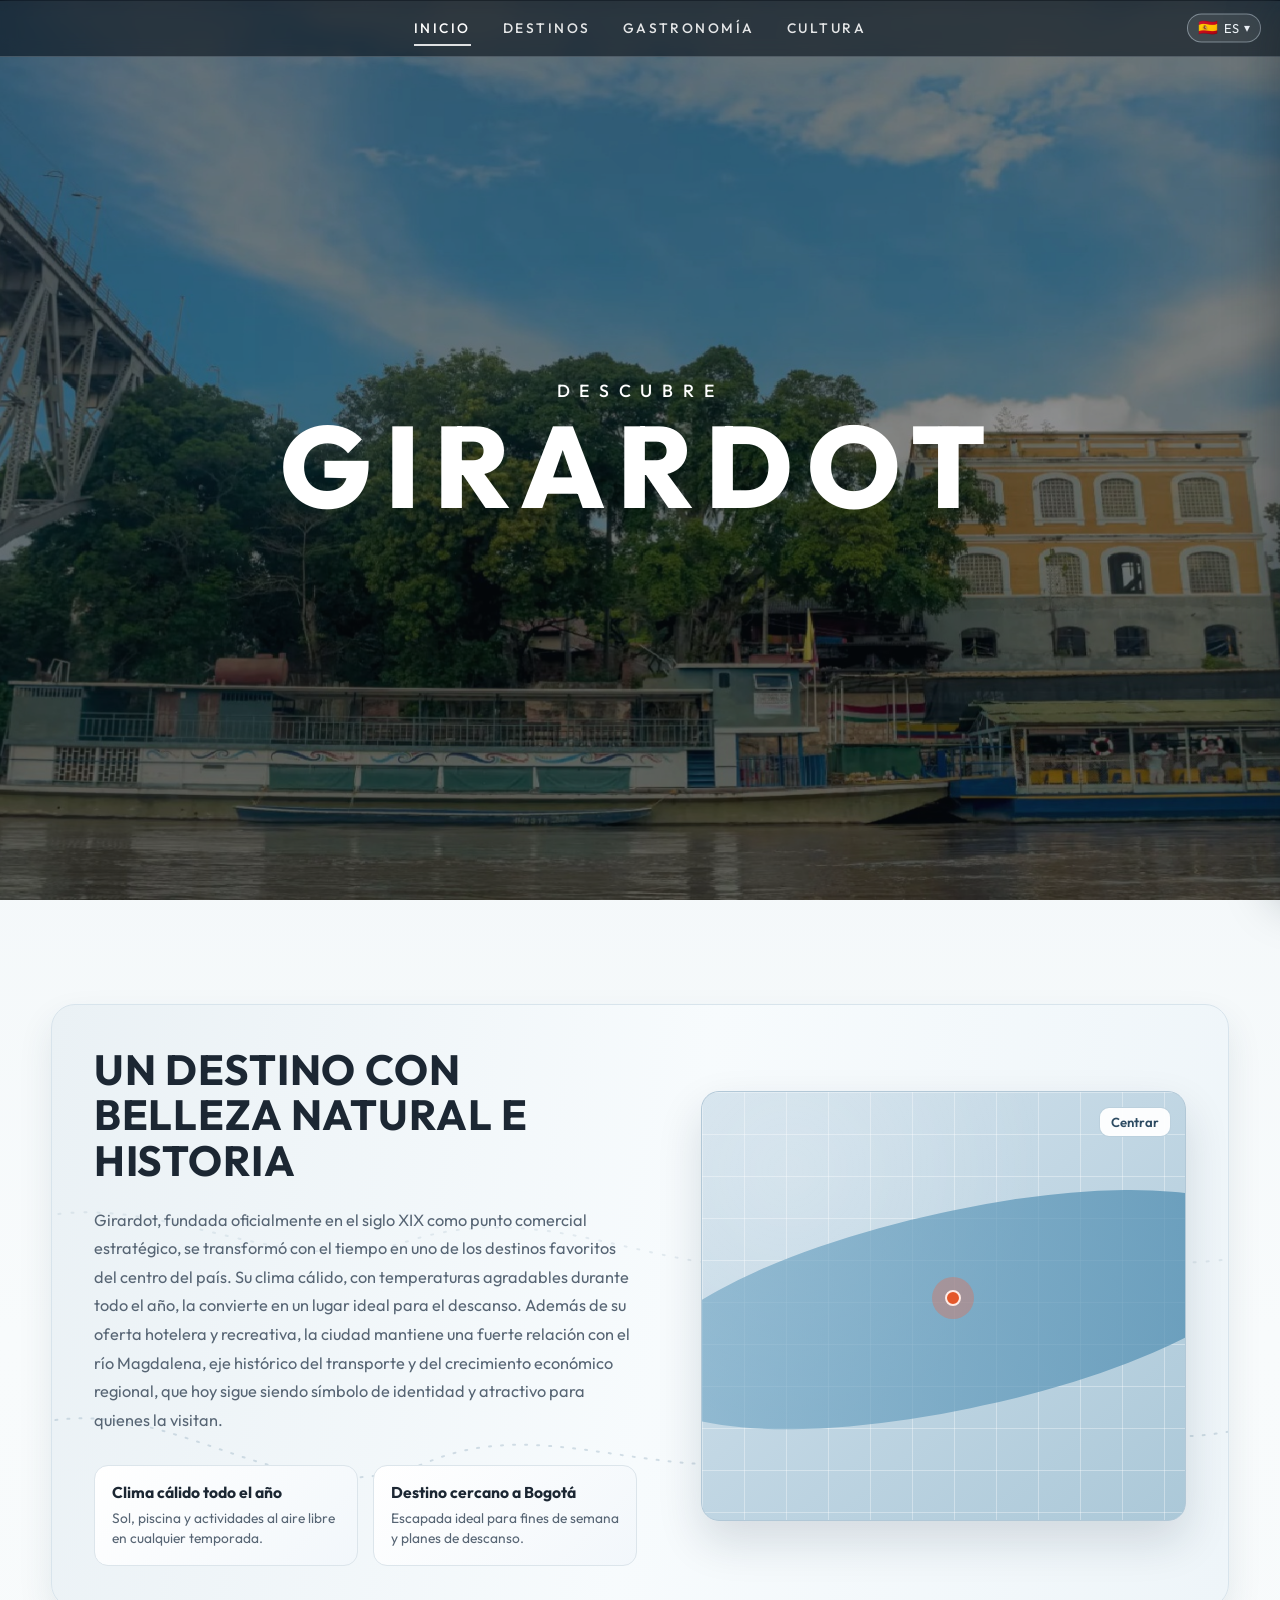
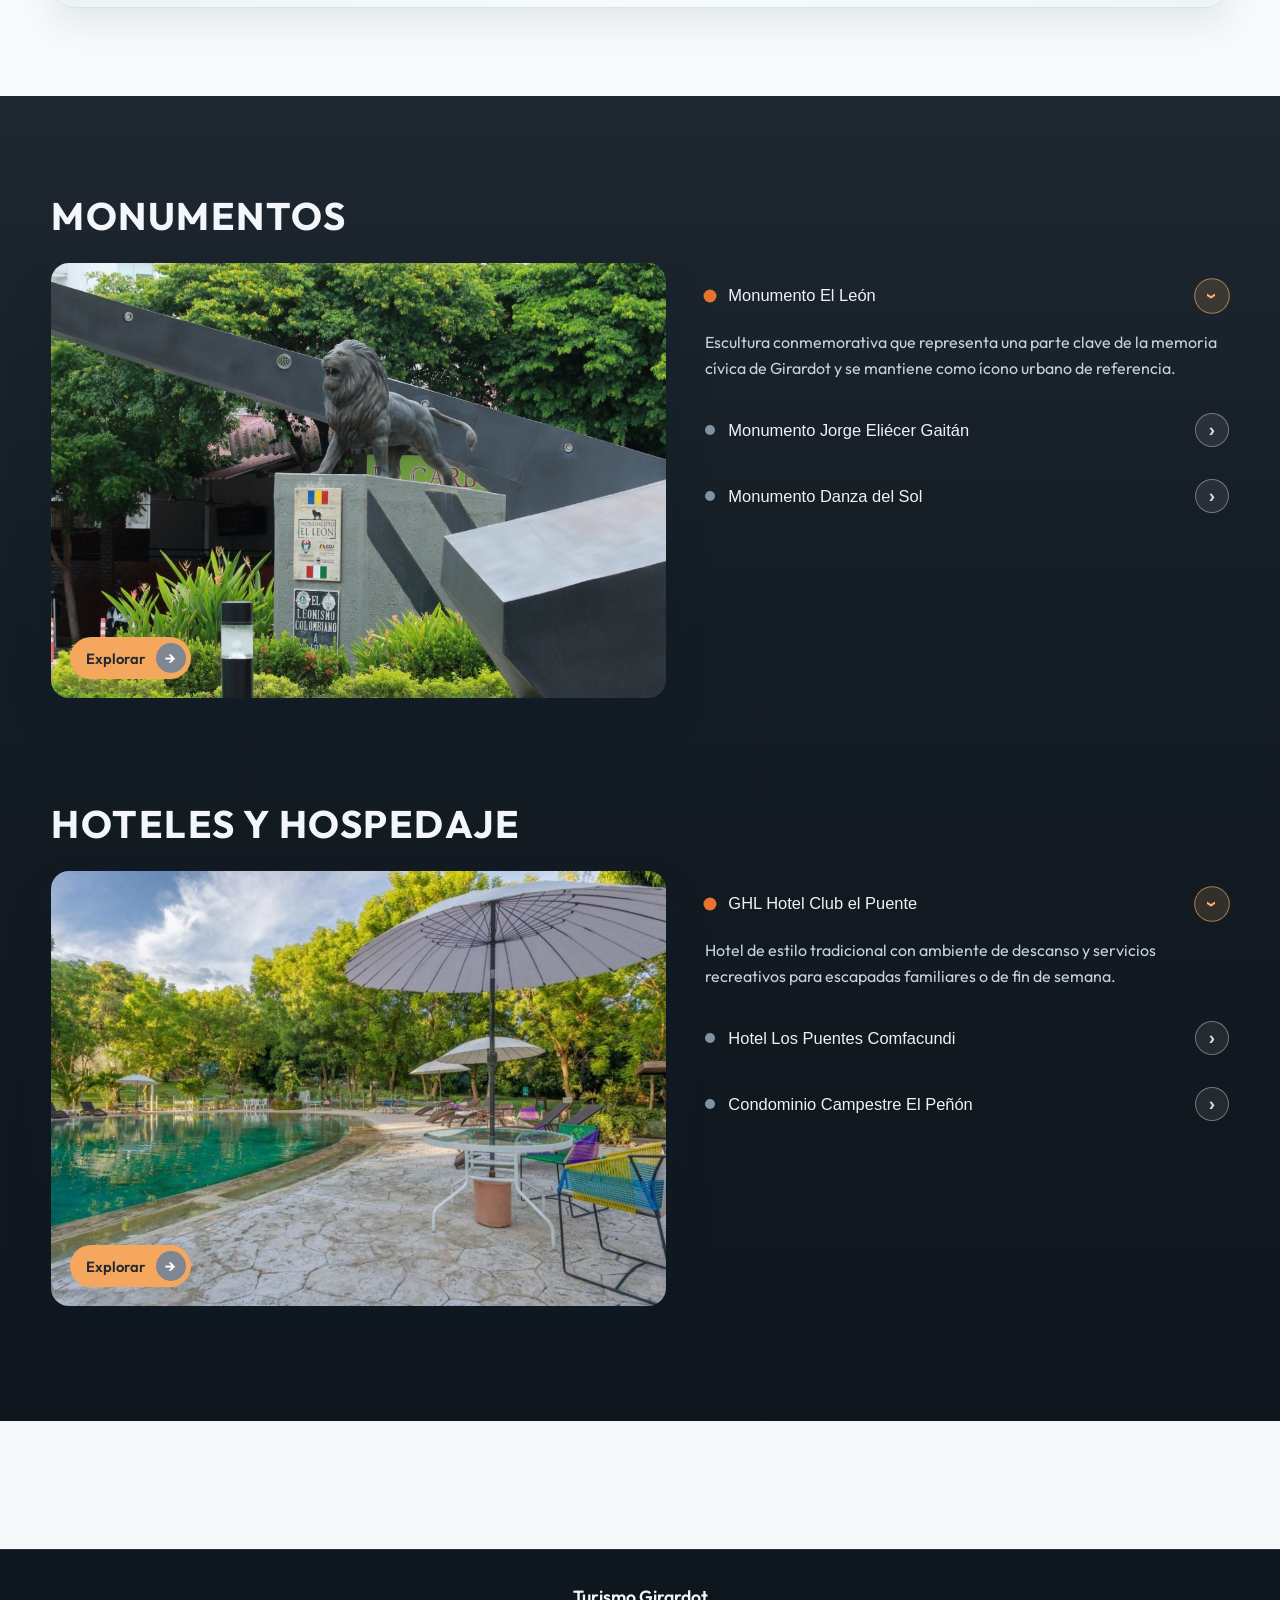
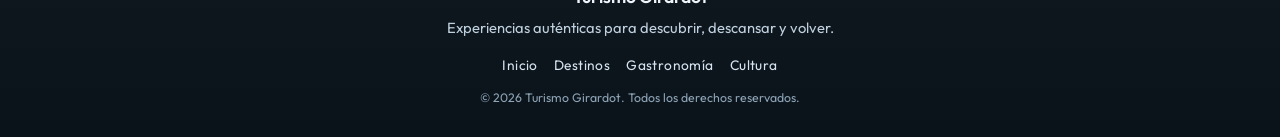
==== commit f3abf7bb: "Add files via upload" ====
--- a/index.html
+++ b/index.html
@@ -1,117 +1,269 @@
-<!DOCTYPE html>
-<html lang="es">
-<head>
-    <meta charset="UTF-8">
-    <meta name="viewport" content="width=device-width, initial-scale=1.0">
-    <title>Descubre Girardot - Inicio</title>
-    <link rel="stylesheet" href="styles.css">
-</head>
-<body class="home-page"> 
-
-    <header>Descubre Girardot</header>
-
-    <nav class="main-navigation">
-        <a href="index.html" class="nav-link active">Inicio</a>
-        <a href="rutas.html" class="nav-link">Rutas Turísticas</a>
-        <a href="gastronomia.html" class="nav-link">Gastronomía</a>
-        <a href="info.html" class="nav-link">Información útil</a>
-    </nav>
-
-    <main>
-        <div class="carousel-window">
-            <div class="carousel-track" id="slider">
-                <div class="slide">
-                    <img src="img/img_banner.png" alt="Panorámica Girardot 1">
-                </div>
-                <div class="slide">
-                    <img src="img/img_banner2.png" alt="Panorámica Girardot 2">
-                </div>
-                <div class="slide">
-                    <img src="img/img_banner.png" alt="Panorámica Girardot 1 Copia">
-                </div>
-            </div>
-        </div>
-
-        <div class="content-wrapper">
-            <section class="sub-section">
-                <h2>Bienvenida / Welcome</h2>
-                <div class="content-area">
-                    <p><strong>ES:</strong> Girardot, la Ciudad de las Acacias, es el destino turístico por excelencia a orillas del Río Magdalena.</p>
-                    <p><strong>EN:</strong> Girardot, the City of Acacias, is the quintessential tourist destination on the banks of the Magdalena River.</p>
-                </div>
-            </section>
-
-            <section class="sub-section">
-                <h2>Información General / General Information</h2>
-                <div class="info-grid">
-                    <article class="info-card">
-                        <h3>Historia / History</h3>
-                        <p>Eje fundamental del comercio fluvial y ferroviario en el centro de Colombia desde el siglo XIX.</p>
-                    </article>
-                    <article class="info-card">
-                        <h3>Datos Básicos / Basic Facts</h3>
-                        <ul>
-                            <li><strong>Población:</strong> ~110,000 hab.</li>
-                            <li><strong>Clima:</strong> 25°C - 38°C (Cálido tropical).</li>
-                        </ul>
-                    </article>
-                </div>
-            </section>
-        </div>
-    </main>
-
-    <footer class="main-footer">
-        <div class="footer-container">
-            <div class="footer-column">
-                <h3>Girardot</h3>
-                <p>Ciudad de las Acacias</p>
-                <p>Historia del Río Magdalena</p>
-                <p>Eventos y Cultura</p>
-            </div>
-            <div class="footer-column">
-                <h3>Descubre Girardot</h3>
-                <p>Naturaleza y Río</p>
-                <p>Gastronomía Local</p>
-                <p>Rutas Históricas</p>
-                <p>Entretenimiento</p>
-            </div>
-            <div class="footer-column">
-                <h3>Información</h3>
-                <p>Clima y Consejos</p>
-                <p>Movilidad Urbana</p>
-                <p>Guía del Viajero</p>
-            </div>
-            <div class="footer-column">
-                <h3>Contacto</h3>
-                <p>Bienvenido a Girardot</p>
-                <p>Turismo Sostenible</p>
-                <p>Experiencias Únicas</p>
-            </div>
-        </div>
-        <div class="footer-bottom">
-            Descubre Girardot - 2026
-        </div>
-    </footer>
-
-    <script>
-        const slider = document.getElementById('slider');
-        let index = 0;
-        const totalSlides = 2; 
-
-        function moveSlide() {
-            index++;
-            slider.style.transition = "transform 1.2s ease-in-out"; 
-            slider.style.transform = `translateX(-${index * 100}vw)`;
-
-            if (index === totalSlides) {
-                setTimeout(() => {
-                    slider.style.transition = "none";
-                    index = 0;
-                    slider.style.transform = `translateX(0)`;
-                }, 1200);
-            }
-        }
-        setInterval(moveSlide, 5000);
-    </script>
-</body>
-</html>+﻿<!DOCTYPE html>
+<html lang="es">
+  <head>
+    <meta charset="UTF-8" />
+    <meta name="viewport" content="width=device-width, initial-scale=1.0" />
+    <title>Turismo Girardot</title>
+    <link rel="preconnect" href="https://fonts.googleapis.com" />
+    <link rel="preconnect" href="https://fonts.gstatic.com" crossorigin />
+    <link
+      href="https://fonts.googleapis.com/css2?family=Outfit:wght@300;400;500;600;700;800&display=swap"
+      rel="stylesheet"
+    />
+    <link
+      rel="stylesheet"
+      href="https://unpkg.com/leaflet@1.9.4/dist/leaflet.css"
+      integrity="sha256-p4NxAoJBhIIN+hmNHrzRCf9tD/miZyoHS5obTRR9BMY="
+      crossorigin=""
+    />
+    <link rel="stylesheet" href="styles.css" />
+  </head>
+  <body>
+    <header class="main-header">
+      <nav class="top-menu" aria-label="Navegación principal">
+        <a class="active" href="#" id="menuInicio">Inicio</a>
+        <a href="#" id="menuDestinos">Destinos</a>
+        <a href="#" id="menuGastronomia">Gastronomía</a>
+        <a href="#" id="menuCultura">Cultura</a>
+      </nav>
+      <div class="lang-switcher" id="langSwitcher">
+        <button class="lang-toggle" id="langToggle" type="button" aria-label="Cambiar idioma">
+          <span id="langCurrentFlag">🇪🇸</span>
+          <span id="langCurrentLabel">ES</span>
+          <span class="lang-caret">▾</span>
+        </button>
+        <div class="lang-menu" id="langMenu">
+          <button type="button" data-lang="es"><span class="lang-flag">🇪🇸</span><span>Español</span></button>
+          <button type="button" data-lang="en"><span class="lang-flag">🇺🇸</span><span>English</span></button>
+        </div>
+      </div>
+    </header>
+
+    <!-- Hero fullscreen con carrusel -->
+    <section class="hero" aria-label="Banner principal">
+      <div class="hero-slider" id="heroSlider">
+        <div class="hero-track" id="heroTrack">
+          <article class="hero-slide">
+            <img src="img/banner1.jpg" alt="Vista turística de Girardot 1" />
+          </article>
+          <article class="hero-slide">
+            <img src="img/banner2.jpg" alt="Vista turística de Girardot 2" />
+          </article>
+          <article class="hero-slide">
+            <img src="img/banner3.jpg" alt="Vista turística de Girardot 3" />
+          </article>
+        </div>
+      </div>
+      <div class="hero-overlay"></div>
+      <div class="hero-content">
+        <p id="heroTagline">DESCUBRE</p>
+        <h1>GIRARDOT</h1>
+      </div>
+    </section>
+
+    <main>
+      <!-- Información general + mapa -->
+      <section class="about section-wrap" aria-labelledby="aboutTitle">
+        <div class="about-copy">
+          <h2 id="aboutTitle">UN DESTINO CON BELLEZA NATURAL E HISTORIA</h2>
+          <p id="aboutText">
+            Girardot, fundada oficialmente en el siglo XIX como punto comercial
+            estratégico, se transformó con el tiempo en uno de los destinos
+            favoritos del centro del país. Su clima cálido, con temperaturas
+            agradables durante todo el año, la convierte en un lugar ideal para
+            el descanso. Además de su oferta hotelera y recreativa, la ciudad
+            mantiene una fuerte relación con el río Magdalena, eje histórico del
+            transporte y del crecimiento económico regional, que hoy sigue siendo
+            símbolo de identidad y atractivo para quienes la visitan.
+          </p>
+          <div class="about-highlights">
+            <article class="highlight-box">
+              <h3 id="aboutHighlight1Title">Clima cálido todo el año</h3>
+              <p id="aboutHighlight1Text">Sol, piscina y actividades al aire libre en cualquier temporada.</p>
+            </article>
+            <article class="highlight-box">
+              <h3 id="aboutHighlight2Title">Destino cercano a Bogotá</h3>
+              <p id="aboutHighlight2Text">Escapada ideal para fines de semana y planes de descanso.</p>
+            </article>
+          </div>
+        </div>
+
+        <div class="about-map">
+          <div class="map-shell" role="img" aria-label="Mapa de Girardot">
+            <div id="map" class="live-map" aria-label="Mapa interactivo de Girardot"></div>
+            <button id="mapCenterBtn" class="map-center-btn" type="button">Centrar</button>
+            <div class="map-grid"></div>
+            <div class="map-river"></div>
+            <div class="map-marker">
+              <span class="pulse"></span>
+              <span class="dot"></span>
+            </div>
+          </div>
+          <p class="map-note">
+            .
+          </p>
+        </div>
+      </section>
+
+      <div class="experience-zone">
+        <!-- Sección interactiva de monumentos -->
+        <section
+          class="experience section-wrap"
+          id="monumentosSection"
+          aria-labelledby="monumentosTitle"
+        >
+          <h2 id="monumentosTitle" class="section-title">MONUMENTOS</h2>
+          <div class="experience-layout">
+            <div class="experience-media">
+              <img
+                id="monumentosImage"
+                src="img/monumento1.jpg"
+                alt="Monumento destacado de Girardot"
+              />
+              <button class="explore-btn" type="button" data-explore-section="monumentos">
+                <span class="explore-label">Explorar</span>
+                <span class="arrow-pill">&#8594;</span>
+              </button>
+            </div>
+            <div class="experience-list" id="monumentosList"></div>
+          </div>
+        </section>
+
+        <!-- Sección interactiva de hoteles y hospedaje -->
+        <section
+          class="experience section-wrap"
+          id="hotelesSection"
+          aria-labelledby="hotelesTitle"
+        >
+          <h2 id="hotelesTitle" class="section-title">HOTELES Y HOSPEDAJE</h2>
+          <div class="experience-layout">
+            <div class="experience-media">
+              <img id="hotelesImage" src="img/hotel1.jpg" alt="Hotel destacado de Girardot" />
+              <button class="explore-btn" type="button" data-explore-section="hoteles">
+                <span class="explore-label">Explorar</span>
+                <span class="arrow-pill">&#8594;</span>
+              </button>
+            </div>
+            <div class="experience-list" id="hotelesList"></div>
+          </div>
+        </section>
+      </div>
+    </main>
+
+    <div class="detail-overlay" id="detailOverlay" aria-hidden="true">
+      <aside
+        class="detail-panel"
+        id="detailPanel"
+        role="dialog"
+        aria-modal="true"
+        aria-labelledby="detailTitle"
+      >
+        <button class="detail-close" id="detailClose" type="button" aria-label="Cerrar panel">
+          &#10005;
+        </button>
+        <div class="detail-content">
+          <div class="detail-copy">
+            <p class="detail-kicker" id="detailKicker">Experiencia</p>
+            <h3 id="detailTitle">Título</h3>
+            <p class="detail-short" id="detailShort"></p>
+            <p class="detail-long" id="detailLong"></p>
+            <div class="detail-address">
+              <span>Dirección</span>
+              <strong id="detailAddress"></strong>
+            </div>
+            <a
+              id="detailMapsLink"
+              class="detail-maps-link"
+              href="#"
+              target="_blank"
+              rel="noopener noreferrer"
+            >
+              Ver en Google Maps
+            </a>
+          </div>
+          <div class="detail-map-wrap">
+            <div id="detailMap" class="detail-map" aria-label="Mapa del lugar"></div>
+          </div>
+        </div>
+      </aside>
+    </div>
+
+    <div class="destinos-overlay" id="destinosOverlay" aria-hidden="true">
+      <section class="destinos-panel" id="destinosPanel" aria-labelledby="destinosTitle">
+        <button class="destinos-close" id="destinosClose" type="button" aria-label="Cerrar destinos">
+          &#10005;
+        </button>
+        <header class="destinos-header">
+          <p class="destinos-kicker">Girardot en detalle</p>
+          <h3 id="destinosTitle">Destinos</h3>
+          <div class="destinos-tabs" id="destinosTabs">
+            <button class="destinos-tab active" type="button" data-tab="folcloricas">
+              Rutas Folclóricas
+            </button>
+            <button class="destinos-tab" type="button" data-tab="urbanas">Rutas Urbanas</button>
+          </div>
+        </header>
+        <div class="destinos-grid" id="destinosGrid"></div>
+      </section>
+
+      <div class="destino-detail-overlay" id="destinoDetailOverlay" aria-hidden="true">
+        <article class="destino-detail-card" id="destinoDetailCard" role="dialog" aria-modal="true">
+          <button
+            class="destino-detail-close"
+            id="destinoDetailClose"
+            type="button"
+            aria-label="Cerrar destino"
+          >
+            &#10005;
+          </button>
+          <div class="destino-detail-top">
+            <div class="destino-detail-image-wrap">
+              <img id="destinoDetailImage" src="" alt="" />
+              <a
+                id="destinoDetailMapsLink"
+                class="destino-detail-maps-link"
+                href="#"
+                target="_blank"
+                rel="noopener noreferrer"
+              >
+                Cómo llegar
+              </a>
+            </div>
+            <div class="destino-detail-content">
+              <h4 id="destinoDetailTitle"></h4>
+              <p class="destino-detail-description" id="destinoDetailDescription"></p>
+              <div class="destino-detail-address">
+                <span>Dirección</span>
+                <strong id="destinoDetailAddress"></strong>
+              </div>
+            </div>
+          </div>
+          <div class="destino-detail-map-wrap">
+            <div id="destinoDetailMap" class="destino-detail-map"></div>
+          </div>
+        </article>
+      </div>
+    </div>
+
+    <footer class="site-footer">
+      <div class="footer-wrap">
+        <h3 id="footerTitle">Turismo Girardot</h3>
+        <p id="footerTagline">Experiencias auténticas para descubrir, descansar y volver.</p>
+        <nav class="footer-links" aria-label="Enlaces del pie de página">
+          <a href="#" id="footerLinkHome">Inicio</a>
+          <a href="#" id="footerLinkDestinos">Destinos</a>
+          <a href="#" id="footerLinkGastro">Gastronomía</a>
+          <a href="#" id="footerLinkCultura">Cultura</a>
+        </nav>
+        <small id="footerCopy">© 2026 Turismo Girardot. Todos los derechos reservados.</small>
+      </div>
+    </footer>
+
+    <script
+      src="https://unpkg.com/leaflet@1.9.4/dist/leaflet.js"
+      integrity="sha256-20nQCchB9co0qIjJZRGuk2/Z9VM+kNiyxNV1lvTlZBo="
+      crossorigin=""
+    ></script>
+    <script src="script.js"></script>
+  </body>
+</html>
--- a/styles.css
+++ b/styles.css
@@ -1,320 +1,1493 @@
-/* --- ESTILOS BASE (Actualizados a Girardot) --- */
-body { 
-    background-color: antiquewhite; 
-    margin: 0; 
-    padding: 0; 
-    font-family: Arial, sans-serif; 
-    overflow-x: hidden; 
-}
-
-/* --- CONFIGURACIÓN DE FONDOS POR SECCIÓN --- */
-body.home-page, 
-body.routes-page, 
-body.food-page, 
-body.info-page {
-    background-size: cover;
-    background-position: center;
-    background-attachment: fixed;
-    background-repeat: no-repeat;
-    min-height: 100vh;
-}
-
-/* Fondo Inicio */
-body.home-page {
-    background-image: linear-gradient(rgba(255, 255, 255, 0.7), rgba(255, 255, 255, 0.7)), 
-                      url('img/BG_inicio.jpg');
-}
-
-/* Fondo Rutas */
-body.routes-page {
-    background-image: linear-gradient(rgba(255, 255, 255, 0.7), rgba(255, 255, 255, 0.7)), 
-                      url('img/rutas/BG_rutas.png');
-}
-
-/* Fondo Gastronomía */
-body.food-page {
-    background-image: linear-gradient(rgba(255, 255, 255, 0.7), rgba(255, 255, 255, 0.7)), 
-                      url('img/gastronomia/BG_gastronomia.jpg');
-}
-
-/* Fondo Información */
-body.info-page {
-    background-image: linear-gradient(rgba(255, 255, 255, 0.7), rgba(255, 255, 255, 0.7)), 
-                      url('img/informacion/BG_info.png');
-}
-
-header { 
-    width: 100%; 
-    background-color: #D50000; 
-    font-family: Impact, sans-serif; 
-    font-size: 3.5rem; 
-    text-align: center; 
-    padding: 30px 0; 
-    color: antiquewhite; 
-    border-bottom: 6px solid #00843D; 
-}
-
-.main-navigation { 
-    width: 100%; 
-    background-color: #00843D; 
-    display: flex; 
-    justify-content: center; 
-    position: relative; 
-    z-index: 100; 
-}
-
-.nav-link { 
-    display: block; 
-    text-decoration: none; 
-    color: white; 
-    padding: 1.1rem 2rem; 
-    border-right: 1px solid rgba(255,255,255,0.2); 
-    font-family: 'Courier New', monospace; 
-}
-
-.nav-link.active { 
-    background-color: #D50000; 
-    font-weight: bold; 
-    border-bottom: 4px solid white; 
-}
-
-/* --- CARRUSEL --- */
-.carousel-window {
-    width: 100vw;
-    overflow: hidden;
-    position: relative;
-    background: black;
-}
-
-.carousel-track {
-    display: flex;
-    width: 300vw;
-}
-
-.slide {
-    width: 100vw;
-}
-
-.slide img {
-    width: 100%;
-    height: auto;
-    object-fit: cover;
-    display: block;
-}
-
-/* --- CONTENIDO BILINGÜE --- */
-.content-wrapper { padding: 40px 10%; }
-
-.sub-section h2 { 
-    color: #D50000; 
-    border-bottom: 2px solid #00843D; 
-    margin-bottom: 20px; 
-}
-
-.content-area, .info-card { 
-    background: white; 
-    padding: 20px; 
-    border-radius: 8px; 
-    box-shadow: 0 2px 5px rgba(0,0,0,0.1); 
-    margin-bottom: 20px; 
-}
-
-.info-grid { display: flex; gap: 20px; flex-wrap: wrap; }
-
-footer { 
-    text-align: center; 
-    padding: 30px 0; 
-    background-color: #222; 
-    color: white; 
-    border-top: 5px solid #D50000;
-}
-
-.section-title { 
-    color: #D50000; 
-    border-bottom: 2px solid #00843D; 
-    margin-bottom: 20px; 
-    font-family: Impact, sans-serif; 
-}
-
-.filter-container { display: flex; gap: 15px; margin-bottom: 20px; }
-
-.filter-btn { 
-    padding: 12px 25px; 
-    border: 2px solid #D50000; 
-    background: white; 
-    color: #D50000; 
-    border-radius: 25px; 
-    font-weight: bold; 
-    cursor: pointer; 
-    transition: all 0.3s ease; 
-    outline: none;
-}
-
-.filter-btn:hover { 
-    background: #D50000; 
-    color: white; 
-}
-
-.filter-btn.active-filter {
-    background-color: #00843D; 
-    color: white; 
-    border-color: #00843D;
-    box-shadow: 0 0 15px rgba(0, 132, 61, 0.6); 
-    transform: scale(1.05); 
-}
-
-/* INTERACTIVE LAYOUT */
-.interactive-layout {
-    display: flex;
-    width: 100%;
-    height: 600px;
-    position: relative;
-    overflow: hidden;
-    background: #fff;
-    border: 1px solid #ddd;
-    border-radius: 8px;
-    box-shadow: 0 4px 15px rgba(0,0,0,0.2);
-}
-
-#map-container { width: 100%; height: 100%; transition: width 0.5s ease; }
-#map-container.split { width: 60%; }
-#map { width: 100%; height: 100%; }
-
-#info-panel {
-    width: 40%;
-    height: 100%;
-    background: white;
-    position: absolute;
-    right: -40%;
-    top: 0;
-    transition: right 0.5s ease;
-    z-index: 1001;
-    display: flex;
-    flex-direction: column;
-}
-
-#info-panel.open { right: 0; }
-#panel-img { width: 100%; height: 250px; object-fit: cover; }
-.panel-body { padding: 20px; font-family: 'Courier New', monospace; }
-
-.close-btn { 
-    background: none; 
-    border: none; 
-    font-size: 30px; 
-    cursor: pointer; 
-    color: #D50000; 
-    padding: 10px; 
-}
-
-.welcome-message {
-    background-color: white;
-    padding: 30px;
-    border-radius: 12px;
-    margin-bottom: 40px;
-    box-shadow: 0 4px 10px rgba(0,0,0,0.05);
-    border-left: 8px solid #D50000;
-}
-
-.sub-title {
-    color: #333;
-    font-size: 1.8rem;
-    margin: 30px 0 20px;
-    border-bottom: 1px solid #ccc;
-    padding-bottom: 10px;
-}
-
-.info-card {
-    background: white;
-    flex: 1;
-    min-width: 280px;
-    border-radius: 15px; 
-    overflow: hidden;
-    box-shadow: 0 5px 15px rgba(0,0,0,0.1);
-    transition: transform 0.3s ease;
-    padding-bottom: 20px;
-}
-
-.info-card:hover {
-    transform: translateY(-5px);
-}
-
-.card-img {
-    width: 100%;
-    height: 200px;
-    object-fit: cover;
-}
-
-.card-image-placeholder {
-    width: 100%;
-    height: 150px;
-    background: #f0f0f0;
-    display: flex;
-    justify-content: center;
-    align-items: center;
-    font-size: 4rem;
-}
-
-.info-card h3 {
-    padding: 15px 15px 5px;
-    color: #00843D;
-}
-
-.info-card p {
-    padding: 0 15px;
-    font-size: 0.95rem;
-    line-height: 1.4;
-    color: #555;
-}
-
-/* --- NUEVO ESTILO DE FOOTER MULTICOLUMNA --- */
-.main-footer {
-    background-color: #f4f4f4; /* Fondo gris claro profesional */
-    color: #333;
-    padding: 60px 10% 20px;
-    border-top: 5px solid #D50000;
-    font-family: Arial, sans-serif;
-}
-
-.footer-container {
-    display: flex;
-    justify-content: space-between;
-    flex-wrap: wrap;
-    gap: 30px;
-    margin-bottom: 40px;
-}
-
-.footer-column {
-    flex: 1;
-    min-width: 200px;
-}
-
-.footer-column h3 {
-    color: #00843D; /* Verde de la bandera */
-    font-size: 1.2rem;
-    margin-bottom: 20px;
-    font-family: Impact, sans-serif;
-    letter-spacing: 1px;
-}
-
-.footer-column p {
-    font-size: 0.9rem;
-    line-height: 1.8;
-    margin: 5px 0;
-    color: #555;
-}
-
-.footer-bottom {
-    text-align: center;
-    padding-top: 20px;
-    border-top: 1px solid #ddd;
-    font-size: 0.8rem;
-    color: #888;
-}
-
-/* Responsividad para móviles */
-@media (max-width: 768px) {
-    .footer-container {
-        flex-direction: column;
-        text-align: center;
-    }
-}+:root {
+  --bg: #f5f8fa;
+  --surface: #ffffff;
+  --text: #1c2733;
+  --muted: #576574;
+  --line: #dce5eb;
+  --accent: #f4a75d;
+  --accent-hover: #ffb76d;
+  --overlay: rgba(8, 15, 22, 0.45);
+  --radius: 18px;
+  --shadow: 0 20px 45px rgba(11, 34, 54, 0.14);
+}
+
+* {
+  box-sizing: border-box;
+}
+
+html {
+  scroll-behavior: smooth;
+}
+
+body {
+  margin: 0;
+  font-family: "Outfit", sans-serif;
+  background: linear-gradient(180deg, #edf3f6 0%, #f8fbfc 40%, #f4f8f9 100%);
+  color: var(--text);
+}
+
+a {
+  color: inherit;
+  text-decoration: none;
+}
+
+.main-header {
+  position: fixed;
+  top: 0;
+  right: 0;
+  width: 100%;
+  z-index: 30;
+  padding: 0.85rem 4.5rem;
+  display: flex;
+  justify-content: center;
+  align-items: center;
+  pointer-events: none;
+  background: rgba(11, 20, 30, 0.62);
+  border-bottom: 1px solid rgba(220, 234, 246, 0.22);
+  backdrop-filter: blur(8px);
+  -webkit-backdrop-filter: blur(8px);
+}
+
+.top-menu {
+  display: flex;
+  gap: 2rem;
+  align-items: center;
+  pointer-events: auto;
+  padding: 0.35rem 0;
+  justify-content: center;
+}
+
+.top-menu a {
+  color: #ffffff;
+  font-size: 0.86rem;
+  font-weight: 500;
+  letter-spacing: 0.18em;
+  text-transform: uppercase;
+  position: relative;
+  opacity: 0.88;
+  transition: opacity 0.25s ease;
+}
+
+.top-menu a:hover,
+.top-menu a.active {
+  opacity: 1;
+}
+
+.top-menu a.active::after {
+  content: "";
+  position: absolute;
+  left: 0;
+  bottom: -0.55rem;
+  width: 100%;
+  height: 2px;
+  background: rgba(255, 255, 255, 0.85);
+}
+
+.lang-switcher {
+  position: absolute;
+  right: 1.2rem;
+  top: 50%;
+  transform: translateY(-50%);
+  pointer-events: auto;
+}
+
+.lang-toggle {
+  border: 1px solid rgba(210, 226, 238, 0.45);
+  background: rgba(255, 255, 255, 0.08);
+  color: #f1f6fb;
+  font-family: inherit;
+  font-size: 0.8rem;
+  border-radius: 999px;
+  padding: 0.35rem 0.6rem;
+  display: inline-flex;
+  align-items: center;
+  gap: 0.35rem;
+  cursor: pointer;
+}
+
+.lang-caret {
+  font-size: 0.72rem;
+}
+
+.lang-flag,
+#langCurrentFlag {
+  font-family: "Segoe UI Emoji", "Apple Color Emoji", "Noto Color Emoji", sans-serif;
+  font-size: 1rem;
+  line-height: 1;
+}
+
+.lang-menu {
+  position: absolute;
+  right: 0;
+  top: calc(100% + 0.8rem);
+  min-width: 130px;
+  border-radius: 14px;
+  border: 1px solid rgba(202, 221, 235, 0.42);
+  background: rgba(16, 31, 45, 0.5);
+  box-shadow: 0 16px 30px rgba(10, 20, 30, 0.28);
+  backdrop-filter: blur(11px);
+  -webkit-backdrop-filter: blur(11px);
+  padding: 0.38rem;
+  display: none;
+}
+
+.lang-switcher.open .lang-menu {
+  display: block;
+}
+
+.lang-menu button {
+  width: 100%;
+  text-align: left;
+  border: none;
+  background: transparent;
+  color: #eef5fb;
+  border-radius: 8px;
+  font-family: inherit;
+  font-size: 0.84rem;
+  font-weight: 500;
+  padding: 0.5rem 0.58rem;
+  display: flex;
+  align-items: center;
+  gap: 0.45rem;
+  cursor: pointer;
+}
+
+.lang-menu button:hover {
+  background: rgba(228, 240, 250, 0.16);
+}
+
+.hero {
+  position: relative;
+  min-height: 100vh;
+  overflow: hidden;
+}
+
+.hero-slider {
+  position: absolute;
+  inset: 0;
+}
+
+.hero-track {
+  display: flex;
+  width: 100%;
+  height: 100%;
+  transform: translateX(0);
+}
+
+.hero-slide {
+  min-width: 0;
+  flex: 0 0 auto;
+  height: 100%;
+}
+
+.hero-slide img {
+  width: 100%;
+  height: 100%;
+  object-fit: cover;
+  object-position: center center;
+  transform: none;
+  image-rendering: auto;
+  backface-visibility: hidden;
+}
+
+.hero-overlay {
+  position: absolute;
+  inset: 0;
+  background: var(--overlay);
+}
+
+.hero-content {
+  position: relative;
+  z-index: 5;
+  min-height: 100vh;
+  display: flex;
+  flex-direction: column;
+  align-items: center;
+  justify-content: center;
+  text-align: center;
+  color: #ffffff;
+  padding: 2rem;
+}
+
+.hero-content p {
+  margin: 0;
+  font-size: clamp(0.85rem, 1.4vw, 1.1rem);
+  letter-spacing: 0.55em;
+  font-weight: 500;
+}
+
+.hero-content h1 {
+  margin: 0.55rem 0 0;
+  font-size: clamp(2.8rem, 9vw, 8rem);
+  letter-spacing: 0.12em;
+  line-height: 0.95;
+  font-weight: 800;
+}
+
+main {
+  padding: 6.5rem 0 8rem;
+}
+
+.section-wrap {
+  width: min(1200px, 92%);
+  margin: 0 auto;
+}
+
+.about {
+  position: relative;
+  display: grid;
+  grid-template-columns: 1.12fr 1fr;
+  gap: clamp(2rem, 5vw, 4rem);
+  align-items: center;
+  padding: clamp(1.4rem, 3.5vw, 2.6rem);
+  border-radius: 24px;
+  background: linear-gradient(100deg, #eaf1f5 0%, #f7fbfd 52%, #eef5f9 100%);
+  border: 1px solid #d8e4ec;
+  box-shadow: 0 16px 34px rgba(42, 67, 87, 0.1);
+  overflow: hidden;
+}
+
+.about::before,
+.about::after {
+  content: "";
+  position: absolute;
+  inset: 0;
+  pointer-events: none;
+  z-index: 0;
+}
+
+.about::before {
+  opacity: 0.4;
+  background:
+    url("data:image/svg+xml,%3Csvg xmlns='http://www.w3.org/2000/svg' viewBox='0 0 1200 600'%3E%3Cpath d='M-40 430 C 120 360, 230 520, 390 455 C 525 400, 650 505, 820 430 C 960 370, 1090 470, 1240 410' fill='none' stroke='%239ab2c3' stroke-width='2' stroke-linecap='round' stroke-dasharray='2 10'/%3E%3C/svg%3E")
+      center / cover no-repeat;
+}
+
+.about::after {
+  opacity: 0.28;
+  background:
+    url("data:image/svg+xml,%3Csvg xmlns='http://www.w3.org/2000/svg' viewBox='0 0 1200 600'%3E%3Cpath d='M-30 220 C 110 170, 230 280, 370 235 C 530 185, 640 295, 805 250 C 955 208, 1070 285, 1230 245' fill='none' stroke='%23aec1ce' stroke-width='2' stroke-linecap='round' stroke-dasharray='2 11'/%3E%3C/svg%3E")
+      center / cover no-repeat;
+}
+
+.about > * {
+  position: relative;
+  z-index: 1;
+}
+
+.about-copy h2 {
+  margin: 0;
+  font-size: clamp(1.9rem, 3.3vw, 3rem);
+  line-height: 1.08;
+  letter-spacing: 0.02em;
+}
+
+.about-copy p {
+  margin-top: 1.4rem;
+  color: var(--muted);
+  font-size: 1.02rem;
+  line-height: 1.75;
+}
+
+.about-highlights {
+  margin-top: 1.9rem;
+  display: grid;
+  grid-template-columns: repeat(2, minmax(0, 1fr));
+  gap: 0.95rem;
+}
+
+.highlight-box {
+  background: linear-gradient(135deg, #ffffff 0%, #f2f7fb 100%);
+  border: 1px solid var(--line);
+  border-radius: 14px;
+  padding: 1rem 1.05rem;
+  transition: background 0.3s ease, transform 0.3s ease, box-shadow 0.3s ease, border-color 0.3s ease;
+}
+
+.highlight-box:hover {
+  background: linear-gradient(135deg, #ffffff 0%, #e8f2f8 100%);
+  border-color: #bfd2e0;
+  transform: translateY(-3px);
+  box-shadow: 0 10px 20px rgba(33, 60, 82, 0.14);
+}
+
+.highlight-box h3 {
+  margin: 0;
+  font-size: 0.98rem;
+}
+
+.highlight-box p {
+  margin: 0.45rem 0 0;
+  color: var(--muted);
+  font-size: 0.86rem;
+  line-height: 1.45;
+}
+
+.about-map {
+  display: flex;
+  flex-direction: column;
+}
+
+.map-shell {
+  position: relative;
+  min-height: 430px;
+  border-radius: var(--radius);
+  overflow: hidden;
+  background:
+    radial-gradient(circle at 18% 18%, rgba(255, 255, 255, 0.16), transparent 48%),
+    linear-gradient(140deg, #d4e3ed 0%, #c2d7e4 45%, #abc8d8 100%);
+  border: 1px solid #b2c8d7;
+  box-shadow: var(--shadow);
+}
+
+.live-map {
+  position: absolute;
+  inset: 0;
+  z-index: 4;
+  opacity: 0;
+  transition: opacity 0.35s ease;
+}
+
+.map-shell.map-loaded .live-map {
+  opacity: 1;
+}
+
+.map-shell.map-loaded .map-grid,
+.map-shell.map-loaded .map-river,
+.map-shell.map-loaded .map-marker {
+  opacity: 0;
+}
+
+.map-grid {
+  position: absolute;
+  inset: 0;
+  z-index: 1;
+  background-image:
+    linear-gradient(to right, rgba(255, 255, 255, 0.35) 1px, transparent 1px),
+    linear-gradient(to bottom, rgba(255, 255, 255, 0.35) 1px, transparent 1px);
+  background-size: 42px 42px;
+  transition: opacity 0.25s ease;
+}
+
+.map-river {
+  position: absolute;
+  width: 135%;
+  height: 46%;
+  left: -15%;
+  top: 28%;
+  border-radius: 52% 48% 50% 50%;
+  background: linear-gradient(90deg, rgba(112, 166, 197, 0.58), rgba(77, 139, 175, 0.76));
+  transform: rotate(-12deg);
+  z-index: 1;
+  transition: opacity 0.25s ease;
+}
+
+.map-marker {
+  position: absolute;
+  left: 52%;
+  top: 48%;
+  z-index: 2;
+  transition: opacity 0.25s ease;
+}
+
+.pulse,
+.dot {
+  position: absolute;
+  left: 0;
+  top: 0;
+  transform: translate(-50%, -50%);
+  border-radius: 50%;
+}
+
+.pulse {
+  width: 42px;
+  height: 42px;
+  background: rgba(238, 100, 67, 0.34);
+  animation: pulse 1.8s infinite ease-out;
+}
+
+.dot {
+  width: 16px;
+  height: 16px;
+  background: #e4582b;
+  border: 2px solid #ffece6;
+}
+
+.map-label {
+  position: absolute;
+  left: 56%;
+  top: 52%;
+  transform: translateY(-50%);
+  z-index: 5;
+  background: rgba(255, 255, 255, 0.95);
+  border: 1px solid rgba(190, 210, 224, 0.9);
+  border-radius: 12px;
+  padding: 0.65rem 0.8rem;
+  display: flex;
+  flex-direction: column;
+  box-shadow: 0 10px 28px rgba(37, 67, 89, 0.18);
+}
+
+.map-center-btn {
+  position: absolute;
+  top: 0.9rem;
+  right: 0.9rem;
+  z-index: 6;
+  border: 1px solid rgba(184, 206, 220, 0.95);
+  background: rgba(255, 255, 255, 0.95);
+  color: #2d4b62;
+  border-radius: 10px;
+  font-family: inherit;
+  font-size: 0.82rem;
+  font-weight: 600;
+  padding: 0.4rem 0.68rem;
+  cursor: pointer;
+  transition: background 0.2s ease, color 0.2s ease;
+}
+
+.map-center-btn:hover {
+  background: #2f6a95;
+  color: #fff;
+}
+
+.map-label small {
+  margin-top: 0.2rem;
+  font-size: 0.75rem;
+  color: #52708a;
+}
+
+.map-note {
+  margin: 0.85rem 0 0;
+  color: #57728a;
+  font-size: 0.9rem;
+  display: none;
+}
+
+.experience {
+  margin-top: clamp(5rem, 8vw, 7rem);
+  padding: 0;
+  border-radius: 0;
+  background: transparent;
+  border: none;
+}
+
+.experience-zone {
+  margin-top: clamp(3.5rem, 7vw, 5.5rem);
+  padding: clamp(4rem, 8vw, 6rem) 0 clamp(6rem, 9vw, 8rem);
+  background: linear-gradient(180deg, #1f2730 0%, #141c24 38%, #0f161d 100%);
+}
+
+.experience-zone .experience:first-child {
+  margin-top: 0;
+}
+
+.experience-zone .section-title {
+  color: #f3f7fb;
+}
+
+.experience-zone .experience-list {
+  border-top-color: rgba(223, 233, 241, 0.24);
+}
+
+.experience-zone .experience-item {
+  border-bottom-color: rgba(223, 233, 241, 0.24);
+}
+
+.experience-zone .experience-item:hover {
+  background: rgba(255, 255, 255, 0.04);
+}
+
+.experience-zone .item-title {
+  color: #ecf3f8;
+}
+
+.experience-zone .item-desc {
+  color: #c5d1dc;
+}
+
+.experience-zone .item-dot {
+  background: #7f93a4;
+}
+
+.section-title {
+  margin: 0 0 1.4rem;
+  font-size: clamp(1.9rem, 3vw, 2.7rem);
+  letter-spacing: 0.04em;
+}
+
+.experience-layout {
+  display: grid;
+  grid-template-columns: 1.08fr 0.92fr;
+  gap: clamp(1.5rem, 3vw, 2.8rem);
+  align-items: start;
+}
+
+.experience-media {
+  position: relative;
+  overflow: hidden;
+  border-radius: var(--radius);
+  height: clamp(360px, 34vw, 460px);
+  min-height: 360px;
+  box-shadow: var(--shadow);
+}
+
+.experience-media img {
+  width: 100%;
+  height: 100%;
+  object-fit: cover;
+  object-position: center center;
+  display: block;
+  transition: opacity 0.38s ease, transform 0.52s ease;
+}
+
+.experience-media img.media-swapping {
+  opacity: 0.2;
+  transform: scale(1.03);
+}
+
+.experience-media:hover img:not(.media-swapping) {
+  transform: scale(1.05);
+}
+
+.explore-btn {
+  position: absolute;
+  left: 1.2rem;
+  bottom: 1.2rem;
+  border: none;
+  cursor: pointer;
+  display: inline-flex;
+  align-items: center;
+  gap: 0.65rem;
+  background: var(--accent);
+  color: #222831;
+  font-family: inherit;
+  font-size: 0.92rem;
+  font-weight: 600;
+  padding: 0.35rem 0.35rem 0.35rem 1rem;
+  border-radius: 999px;
+  transition: background 0.25s ease, transform 0.2s ease;
+}
+
+.explore-btn:hover {
+  background: var(--accent-hover);
+  transform: translateY(-2px);
+}
+
+.arrow-pill {
+  width: 30px;
+  height: 30px;
+  border-radius: 50%;
+  display: grid;
+  place-items: center;
+  color: #fff;
+  background: #7e8791;
+  font-size: 1rem;
+}
+
+.experience-list {
+  display: flex;
+  flex-direction: column;
+  border-top: none;
+}
+
+.experience-item {
+  border-bottom: none;
+  transition: background 0.25s ease;
+}
+
+.experience-item:hover {
+  background: rgba(255, 255, 255, 0.58);
+}
+
+.item-button {
+  width: 100%;
+  background: transparent;
+  border: none;
+  cursor: pointer;
+  display: flex;
+  align-items: center;
+  justify-content: space-between;
+  gap: 0.9rem;
+  padding: 1rem 0;
+  text-align: left;
+}
+
+.item-left {
+  display: flex;
+  align-items: center;
+  gap: 0.85rem;
+}
+
+.item-dot {
+  width: 10px;
+  height: 10px;
+  border-radius: 50%;
+  background: #becad3;
+  transition: background 0.25s ease, transform 0.25s ease;
+}
+
+.item-title {
+  font-size: 1.03rem;
+  font-weight: 500;
+}
+
+.item-arrow {
+  width: 34px;
+  height: 34px;
+  border-radius: 50%;
+  display: inline-grid;
+  place-items: center;
+  border: 1px solid rgba(213, 224, 234, 0.42);
+  background: rgba(255, 255, 255, 0.08);
+  color: #d5e0ea;
+  font-size: 1.18rem;
+  font-weight: 700;
+  line-height: 1;
+  transition: transform 0.32s ease, color 0.25s ease;
+}
+
+.item-desc {
+  max-height: 0;
+  overflow: hidden;
+  margin: 0;
+  color: var(--muted);
+  line-height: 1.65;
+  transition: max-height 0.35s ease, padding-bottom 0.35s ease;
+}
+
+.experience-item.active .item-desc {
+  max-height: 170px;
+  padding-bottom: 1rem;
+}
+
+.experience-item.active .item-dot {
+  background: #e67332;
+  transform: scale(1.3);
+}
+
+.experience-item.active .item-arrow {
+  transform: rotate(90deg) scale(1.05);
+  color: #ffb066;
+  border-color: rgba(255, 176, 102, 0.58);
+  background: rgba(255, 176, 102, 0.14);
+}
+
+body.modal-open {
+  overflow: hidden;
+}
+
+.detail-overlay {
+  position: fixed;
+  inset: 0;
+  z-index: 80;
+  display: flex;
+  justify-content: flex-end;
+  background: rgba(4, 10, 16, 0);
+  pointer-events: none;
+  transition: background 0.32s ease;
+}
+
+.detail-overlay.open {
+  pointer-events: auto;
+  background: rgba(4, 10, 16, 0.58);
+}
+
+.detail-panel {
+  width: min(980px, 96vw);
+  height: 100%;
+  background: linear-gradient(145deg, #f7fafc 0%, #edf3f8 100%);
+  box-shadow: -24px 0 50px rgba(8, 22, 35, 0.34);
+  transform: translateX(102%);
+  transition: transform 0.4s ease;
+  position: relative;
+  padding: clamp(1.2rem, 2vw, 1.8rem);
+  border-radius: 24px 0 0 24px;
+  overflow: hidden;
+}
+
+.detail-overlay.open .detail-panel {
+  transform: translateX(0);
+}
+
+.detail-close {
+  position: absolute;
+  top: 0.95rem;
+  right: 0.95rem;
+  width: 40px;
+  height: 40px;
+  border-radius: 50%;
+  border: 1px solid #c3d3df;
+  background: #ffffff;
+  color: #304556;
+  cursor: pointer;
+  font-size: 1rem;
+  line-height: 1;
+  transition: background 0.2s ease, color 0.2s ease, transform 0.2s ease;
+}
+
+.detail-close:hover {
+  background: #304556;
+  color: #fff;
+  transform: rotate(90deg);
+}
+
+.detail-content {
+  margin-top: 1.45rem;
+  height: calc(100% - 1.45rem);
+  display: grid;
+  grid-template-columns: 1.06fr 0.94fr;
+  gap: clamp(1rem, 2vw, 1.4rem);
+}
+
+.detail-copy {
+  padding: clamp(0.5rem, 1.2vw, 1rem) clamp(0.4rem, 1vw, 0.8rem);
+  overflow-y: auto;
+}
+
+.detail-kicker {
+  margin: 0;
+  color: #5f7c92;
+  letter-spacing: 0.16em;
+  font-size: 0.76rem;
+  font-weight: 600;
+  text-transform: uppercase;
+}
+
+.detail-copy h3 {
+  margin: 0.55rem 0 0;
+  font-size: clamp(1.7rem, 2.2vw, 2.2rem);
+  line-height: 1.1;
+  color: #162534;
+}
+
+.detail-short {
+  margin: 0.85rem 0 0;
+  color: #3b566b;
+  font-size: 1rem;
+  line-height: 1.6;
+  font-weight: 500;
+}
+
+.detail-long {
+  margin: 1rem 0 0;
+  color: #4d6678;
+  line-height: 1.7;
+}
+
+.detail-address {
+  margin-top: 1.25rem;
+  padding: 0.95rem 1rem;
+  border: 1px solid #d6e2ea;
+  border-radius: 12px;
+  background: #fff;
+}
+
+.detail-address span {
+  display: block;
+  color: #5f7c92;
+  font-size: 0.74rem;
+  text-transform: uppercase;
+  letter-spacing: 0.12em;
+}
+
+.detail-address strong {
+  margin-top: 0.35rem;
+  display: block;
+  color: #1e3344;
+  line-height: 1.45;
+}
+
+.detail-maps-link {
+  margin-top: 0.9rem;
+  display: inline-flex;
+  align-items: center;
+  gap: 0.45rem;
+  padding: 0.7rem 1.05rem;
+  border-radius: 999px;
+  background: linear-gradient(120deg, #2d658f 0%, #3f7ca9 100%);
+  color: #ffffff;
+  font-size: 0.88rem;
+  font-weight: 600;
+  letter-spacing: 0.01em;
+  box-shadow: 0 9px 18px rgba(38, 87, 124, 0.24);
+  transition: filter 0.2s ease, transform 0.2s ease;
+}
+
+.detail-maps-link:hover {
+  filter: brightness(1.08);
+  transform: translateY(-1px);
+}
+
+.detail-map-wrap {
+  margin-top: 0.85rem;
+  border-radius: 16px;
+  overflow: hidden;
+  box-shadow: 0 14px 32px rgba(21, 42, 60, 0.2);
+  min-height: 290px;
+  background: #dce7ef;
+}
+
+.detail-map {
+  width: 100%;
+  height: 100%;
+  min-height: 290px;
+}
+
+#detailMap .leaflet-popup-content-wrapper {
+  border-radius: 10px;
+  font-family: "Outfit", sans-serif;
+}
+
+#detailMap .leaflet-popup-content {
+  margin: 0.55rem 0.72rem;
+  font-size: 0.92rem;
+  font-weight: 600;
+  color: #1d3345;
+  letter-spacing: 0.01em;
+}
+
+body.destinos-open {
+  overflow: hidden;
+}
+
+.destinos-overlay {
+  position: fixed;
+  inset: 0;
+  z-index: 95;
+  background: rgba(8, 16, 26, 0.35);
+  backdrop-filter: blur(6px);
+  -webkit-backdrop-filter: blur(6px);
+  display: grid;
+  place-items: center;
+  opacity: 0;
+  pointer-events: none;
+  transition: opacity 0.28s ease;
+}
+
+.destinos-overlay.open {
+  opacity: 1;
+  pointer-events: auto;
+}
+
+.destinos-panel {
+  width: min(1150px, 94vw);
+  max-height: 88vh;
+  overflow: hidden;
+  border-radius: 24px;
+  border: 1px solid var(--overlay-panel-border);
+  background: var(--overlay-panel-bg);
+  box-shadow: 0 28px 56px rgba(11, 26, 40, 0.3);
+  transform: translateY(16px) scale(0.98);
+  opacity: 0;
+  transition:
+    transform 0.34s ease,
+    opacity 0.34s ease,
+    height 0.32s ease,
+    background 0.45s ease,
+    border-color 0.45s ease;
+  position: relative;
+  display: flex;
+  flex-direction: column;
+}
+
+.destinos-overlay {
+  --overlay-panel-bg: linear-gradient(135deg, #f5f9fc 0%, #ebf2f8 100%);
+  --overlay-panel-border: rgba(208, 223, 236, 0.7);
+  --overlay-accent: #2f6a95;
+  --overlay-card-footer-bg: #edf4f9;
+  --overlay-card-footer-text: #1f3345;
+  --overlay-panel-title: #152839;
+  --overlay-kicker-color: #577489;
+  --overlay-tabs-bg: #e2ebf3;
+  --overlay-tab-text: #4f677a;
+  --overlay-detail-bg: linear-gradient(140deg, #f8fbfd 0%, #e9f1f7 100%);
+  --overlay-detail-border: #d0dfea;
+  --overlay-detail-title: #163042;
+  --overlay-detail-text: #476176;
+  --overlay-detail-image-bg: linear-gradient(145deg, #ebf3f9 0%, #f2f7fb 100%);
+}
+
+.destinos-overlay.open .destinos-panel {
+  transform: translateY(0) scale(1);
+  opacity: 1;
+}
+
+.destinos-close {
+  position: absolute;
+  top: 0.95rem;
+  right: 0.95rem;
+  width: 40px;
+  height: 40px;
+  border-radius: 50%;
+  border: 1px solid #c8d9e6;
+  background: #ffffff;
+  color: #2f485b;
+  cursor: pointer;
+  transition: background 0.2s ease, color 0.2s ease, transform 0.2s ease;
+  z-index: 3;
+}
+
+.destinos-close:hover {
+  background: #2f485b;
+  color: #fff;
+  transform: rotate(90deg);
+}
+
+.destinos-header {
+  padding: clamp(1.2rem, 2.2vw, 1.8rem) clamp(1.2rem, 2.4vw, 2rem) 1rem;
+  border-bottom: 1px solid #d6e3ee;
+}
+
+.destinos-kicker {
+  margin: 0;
+  font-size: 0.78rem;
+  color: var(--overlay-kicker-color);
+  letter-spacing: 0.14em;
+  text-transform: uppercase;
+  font-weight: 600;
+  transition: color 0.35s ease;
+}
+
+.destinos-header h3 {
+  margin: 0.35rem 0 0;
+  font-size: clamp(1.8rem, 3vw, 2.5rem);
+  color: var(--overlay-panel-title);
+  transition: color 0.35s ease;
+}
+
+.destinos-tabs {
+  margin-top: 1rem;
+  display: inline-flex;
+  background: var(--overlay-tabs-bg);
+  border-radius: 999px;
+  padding: 0.3rem;
+  gap: 0.35rem;
+  transition: background 0.35s ease;
+}
+
+.destinos-tab {
+  border: none;
+  border-radius: 999px;
+  background: transparent;
+  color: var(--overlay-tab-text);
+  font-family: inherit;
+  font-size: 0.9rem;
+  font-weight: 600;
+  padding: 0.58rem 1.05rem;
+  cursor: pointer;
+  transition: background 0.22s ease, color 0.35s ease;
+}
+
+.destinos-tab.active {
+  background: var(--overlay-accent);
+  color: #fff;
+}
+
+.destinos-grid {
+  padding: clamp(1rem, 2.2vw, 1.8rem);
+  display: grid;
+  grid-template-columns: repeat(var(--overlay-columns, 4), minmax(210px, 1fr));
+  gap: 1rem;
+  flex: 1;
+  min-height: 0;
+  overflow-y: auto;
+  max-height: none;
+  justify-content: center;
+  align-content: start;
+}
+
+.destino-card {
+  border: none;
+  border-radius: 16px;
+  overflow: hidden;
+  background: var(--overlay-card-footer-bg);
+  box-shadow: 0 10px 22px rgba(25, 46, 64, 0.17);
+  padding: 0;
+  cursor: pointer;
+  text-align: left;
+  transition: transform 0.24s ease, box-shadow 0.24s ease;
+  display: flex;
+  flex-direction: column;
+}
+
+.destino-card:hover {
+  transform: translateY(-4px);
+  box-shadow: 0 16px 28px rgba(20, 41, 59, 0.23);
+}
+
+.destino-card-image {
+  width: 100%;
+  height: 170px;
+  object-fit: cover;
+  display: block;
+  vertical-align: top;
+  margin: 0;
+  padding: 0;
+  line-height: 0;
+  flex: none;
+  transition: transform 0.42s ease;
+}
+
+.destino-card:hover .destino-card-image {
+  transform: scale(1.05);
+}
+
+.destino-card-title {
+  margin: 0;
+  padding: 0.78rem 0.9rem 0.82rem;
+  color: var(--overlay-card-footer-text);
+  background: var(--overlay-card-footer-bg);
+  font-size: 0.95rem;
+  font-weight: 600;
+  transition: background 0.35s ease, color 0.35s ease;
+  line-height: 1.35;
+  flex: 1;
+  display: flex;
+  align-items: center;
+}
+
+.destino-card-ghost {
+  position: fixed;
+  z-index: 120;
+  border-radius: 16px;
+  overflow: hidden;
+  box-shadow: 0 20px 40px rgba(15, 31, 45, 0.28);
+  pointer-events: none;
+}
+
+.destino-card-ghost img {
+  width: 100%;
+  height: calc(100% - 54px);
+  object-fit: cover;
+  display: block;
+}
+
+.destino-card-ghost p {
+  margin: 0;
+  height: 54px;
+  display: grid;
+  align-items: center;
+  padding: 0 0.9rem;
+  background: #fff;
+  color: #203548;
+  font-weight: 600;
+}
+
+.destino-detail-overlay {
+  position: fixed;
+  inset: 0;
+  z-index: 110;
+  background: rgba(7, 14, 22, 0);
+  display: grid;
+  place-items: center;
+  opacity: 0;
+  pointer-events: none;
+  transition: opacity 0.24s ease, background 0.24s ease;
+}
+
+.destino-detail-overlay.open {
+  opacity: 1;
+  pointer-events: auto;
+  background: rgba(7, 14, 22, 0.54);
+}
+
+.destino-detail-card {
+  width: min(980px, 92vw);
+  max-height: 88vh;
+  overflow: hidden auto;
+  border-radius: 20px;
+  background: var(--overlay-detail-bg);
+  box-shadow: 0 28px 48px rgba(9, 20, 30, 0.35);
+  border: 1px solid var(--overlay-detail-border);
+  display: grid;
+  grid-template-rows: auto minmax(220px, 1fr);
+  transform: scale(0.92);
+  opacity: 0;
+  transition: transform 0.28s ease, opacity 0.28s ease, background 0.4s ease, border-color 0.4s ease;
+  position: relative;
+}
+
+.destino-detail-overlay.open .destino-detail-card {
+  transform: scale(1);
+  opacity: 1;
+}
+
+.destino-detail-card.is-hidden-for-morph {
+  opacity: 0 !important;
+}
+
+.destino-detail-close {
+  position: absolute;
+  top: 0.95rem;
+  right: 0.95rem;
+  width: 38px;
+  height: 38px;
+  border-radius: 50%;
+  border: 1px solid #c6d8e6;
+  background: #fff;
+  color: #2d4558;
+  cursor: pointer;
+  transition: background 0.2s ease, color 0.2s ease;
+}
+
+.destino-detail-close:hover {
+  background: #2d4558;
+  color: #fff;
+}
+
+.destino-detail-top {
+  display: grid;
+  grid-template-columns: 320px minmax(0, 1fr);
+  gap: 1rem;
+  align-items: start;
+  padding: 1rem 1rem 0;
+}
+
+.destino-detail-image-wrap {
+  min-height: 255px;
+  height: 255px;
+  display: flex;
+  align-items: center;
+  justify-content: center;
+  background: var(--overlay-detail-image-bg);
+  transition: background 0.4s ease;
+  position: relative;
+  border-radius: 14px;
+  overflow: hidden;
+}
+
+.destino-detail-image-wrap img {
+  width: 100%;
+  height: 100%;
+  object-fit: cover;
+  display: block;
+  transition: transform 0.42s ease;
+}
+
+.destino-detail-image-wrap:hover img {
+  transform: scale(1.05);
+}
+
+.destino-detail-content {
+  padding: 0.2rem 0.2rem 0.4rem;
+}
+
+.destino-detail-content h4 {
+  margin: 0;
+  font-size: clamp(1.4rem, 2.2vw, 1.9rem);
+  color: var(--overlay-detail-title);
+  transition: color 0.35s ease;
+}
+
+.destino-detail-description {
+  margin: 0.82rem 0 0;
+  color: var(--overlay-detail-text);
+  line-height: 1.68;
+  transition: color 0.35s ease;
+}
+
+.destino-detail-address {
+  margin-top: 1rem;
+  padding: 0.8rem 0.9rem;
+  border: 1px solid #d4e2ec;
+  border-radius: 12px;
+  background: #fff;
+  transition:
+    background 0.28s ease,
+    border-color 0.28s ease,
+    transform 0.28s ease,
+    box-shadow 0.28s ease;
+}
+
+.destino-detail-address:hover {
+  background: rgba(255, 255, 255, 0.92);
+  border-color: rgba(116, 152, 180, 0.72);
+  transform: translateY(-2px) scale(1.01);
+  box-shadow: 0 8px 18px rgba(20, 42, 60, 0.16);
+}
+
+.destino-detail-address span {
+  display: block;
+  font-size: 0.72rem;
+  letter-spacing: 0.12em;
+  text-transform: uppercase;
+  color: #5a768c;
+}
+
+.destino-detail-address strong {
+  display: block;
+  margin-top: 0.3rem;
+  color: #1f3547;
+}
+
+.destino-detail-maps-link {
+  position: absolute;
+  left: 0.75rem;
+  bottom: 0.75rem;
+  display: inline-flex;
+  align-items: center;
+  padding: 0.58rem 0.9rem;
+  border-radius: 999px;
+  background: var(--overlay-accent);
+  color: #fff;
+  font-size: 0.86rem;
+  font-weight: 600;
+  transition: filter 0.2s ease, background 0.35s ease;
+}
+
+.destino-detail-maps-link:hover {
+  filter: brightness(1.08);
+}
+
+.destino-detail-map-wrap {
+  margin: 0.95rem 1rem 1rem;
+  border-radius: 14px;
+  overflow: hidden;
+  box-shadow: 0 14px 26px rgba(15, 31, 44, 0.2);
+}
+
+.destino-detail-address.is-hidden,
+.destino-detail-maps-link.is-hidden,
+.destino-detail-map-wrap.is-hidden {
+  display: none;
+}
+
+.destino-detail-card.text-priority {
+  grid-template-rows: auto;
+}
+
+.destino-detail-card.text-priority .destino-detail-description {
+  font-size: 1.01rem;
+  line-height: 1.78;
+}
+
+.destino-detail-card.text-priority .destino-detail-top {
+  grid-template-columns: 300px minmax(0, 1fr);
+  padding-bottom: 1rem;
+}
+
+.destino-detail-map {
+  width: 100%;
+  height: 270px;
+}
+
+#destinoDetailMap .leaflet-popup-content-wrapper {
+  border-radius: 10px;
+  font-family: "Outfit", sans-serif;
+}
+
+#destinoDetailMap .leaflet-popup-content {
+  margin: 0.55rem 0.72rem;
+  font-weight: 600;
+  color: #1b3346;
+}
+
+@keyframes pulse {
+  from {
+    transform: translate(-50%, -50%) scale(0.55);
+    opacity: 1;
+  }
+  to {
+    transform: translate(-50%, -50%) scale(1.65);
+    opacity: 0;
+  }
+}
+
+@media (max-width: 1024px) {
+  .main-header {
+    padding: 0.75rem 1.2rem;
+  }
+
+  .top-menu {
+    gap: 1rem;
+    flex-wrap: wrap;
+    justify-content: center;
+  }
+
+  .lang-switcher {
+    right: 0.8rem;
+  }
+
+  .top-menu a {
+    letter-spacing: 0.1em;
+    font-size: 0.8rem;
+  }
+
+  .about {
+    grid-template-columns: 1fr;
+  }
+
+  .experience-layout {
+    grid-template-columns: 1fr;
+  }
+
+  .experience-media {
+    height: 360px;
+    min-height: 360px;
+  }
+
+  .experience-zone {
+    padding-top: 3.25rem;
+  }
+
+  .detail-panel {
+    width: min(920px, 98vw);
+  }
+
+  .detail-content {
+    grid-template-columns: 1fr;
+    grid-template-rows: auto minmax(260px, 38vh);
+  }
+
+  .detail-copy {
+    padding-right: 0.4rem;
+  }
+
+  .detail-map-wrap,
+  .detail-map {
+    min-height: 260px;
+  }
+
+  .destinos-grid {
+    grid-template-columns: repeat(3, minmax(0, 1fr));
+  }
+
+  .destino-detail-card {
+    width: min(760px, 92vw);
+    grid-template-rows: auto minmax(220px, 1fr);
+  }
+
+  .destino-detail-top {
+    grid-template-columns: 1fr;
+    padding: 0.9rem 0.9rem 0;
+  }
+
+  .destino-detail-image-wrap {
+    height: 240px;
+  }
+}
+
+@media (max-width: 680px) {
+  .hero-content p {
+    letter-spacing: 0.35em;
+  }
+
+  .about-highlights {
+    grid-template-columns: 1fr;
+  }
+
+  .map-shell {
+    min-height: 320px;
+  }
+
+  .section-title {
+    margin-bottom: 1rem;
+  }
+
+  .detail-panel {
+    width: 100vw;
+    padding: 1rem;
+  }
+
+  .detail-content {
+    margin-top: 2rem;
+    height: calc(100% - 2rem);
+  }
+
+  .detail-copy h3 {
+    font-size: 1.45rem;
+  }
+
+  .destinos-panel {
+    width: 96vw;
+    max-height: 92vh;
+  }
+
+  .main-header {
+    padding-right: 4.4rem;
+  }
+
+  .destinos-header {
+    padding-right: 3.2rem;
+  }
+
+  .destinos-tabs {
+    width: 100%;
+    display: grid;
+    grid-template-columns: 1fr 1fr;
+  }
+
+  .destinos-tab {
+    width: 100%;
+    text-align: center;
+  }
+
+  .destinos-grid {
+    grid-template-columns: repeat(2, minmax(0, 1fr));
+    max-height: calc(92vh - 188px);
+  }
+
+  .destino-card-image {
+    height: 134px;
+  }
+
+  .destino-detail-map {
+    height: 240px;
+  }
+
+  .destino-detail-top {
+    gap: 0.75rem;
+  }
+
+  .destino-detail-map-wrap {
+    margin: 0.75rem 0.9rem 0.9rem;
+  }
+}
+
+.site-footer {
+  background: linear-gradient(180deg, #0f171f 0%, #0b131a 100%);
+  border-top: 1px solid rgba(158, 181, 200, 0.2);
+  padding: 2.2rem 0 2rem;
+}
+
+.footer-wrap {
+  width: min(1200px, 92%);
+  margin: 0 auto;
+  text-align: center;
+}
+
+.footer-wrap h3 {
+  margin: 0;
+  color: #eef5fb;
+  font-size: 1.1rem;
+  font-weight: 600;
+}
+
+.footer-wrap p {
+  margin: 0.55rem auto 0;
+  max-width: 700px;
+  color: #bfd0de;
+  line-height: 1.55;
+  font-size: 0.92rem;
+}
+
+.footer-links {
+  margin-top: 1rem;
+  display: inline-flex;
+  gap: 1rem;
+  flex-wrap: wrap;
+  justify-content: center;
+}
+
+.footer-links a {
+  color: #d5e4f0;
+  font-size: 0.86rem;
+  letter-spacing: 0.03em;
+}
+
+.footer-wrap small {
+  margin-top: 1rem;
+  display: block;
+  color: #8ea4b7;
+  font-size: 0.77rem;
+}
